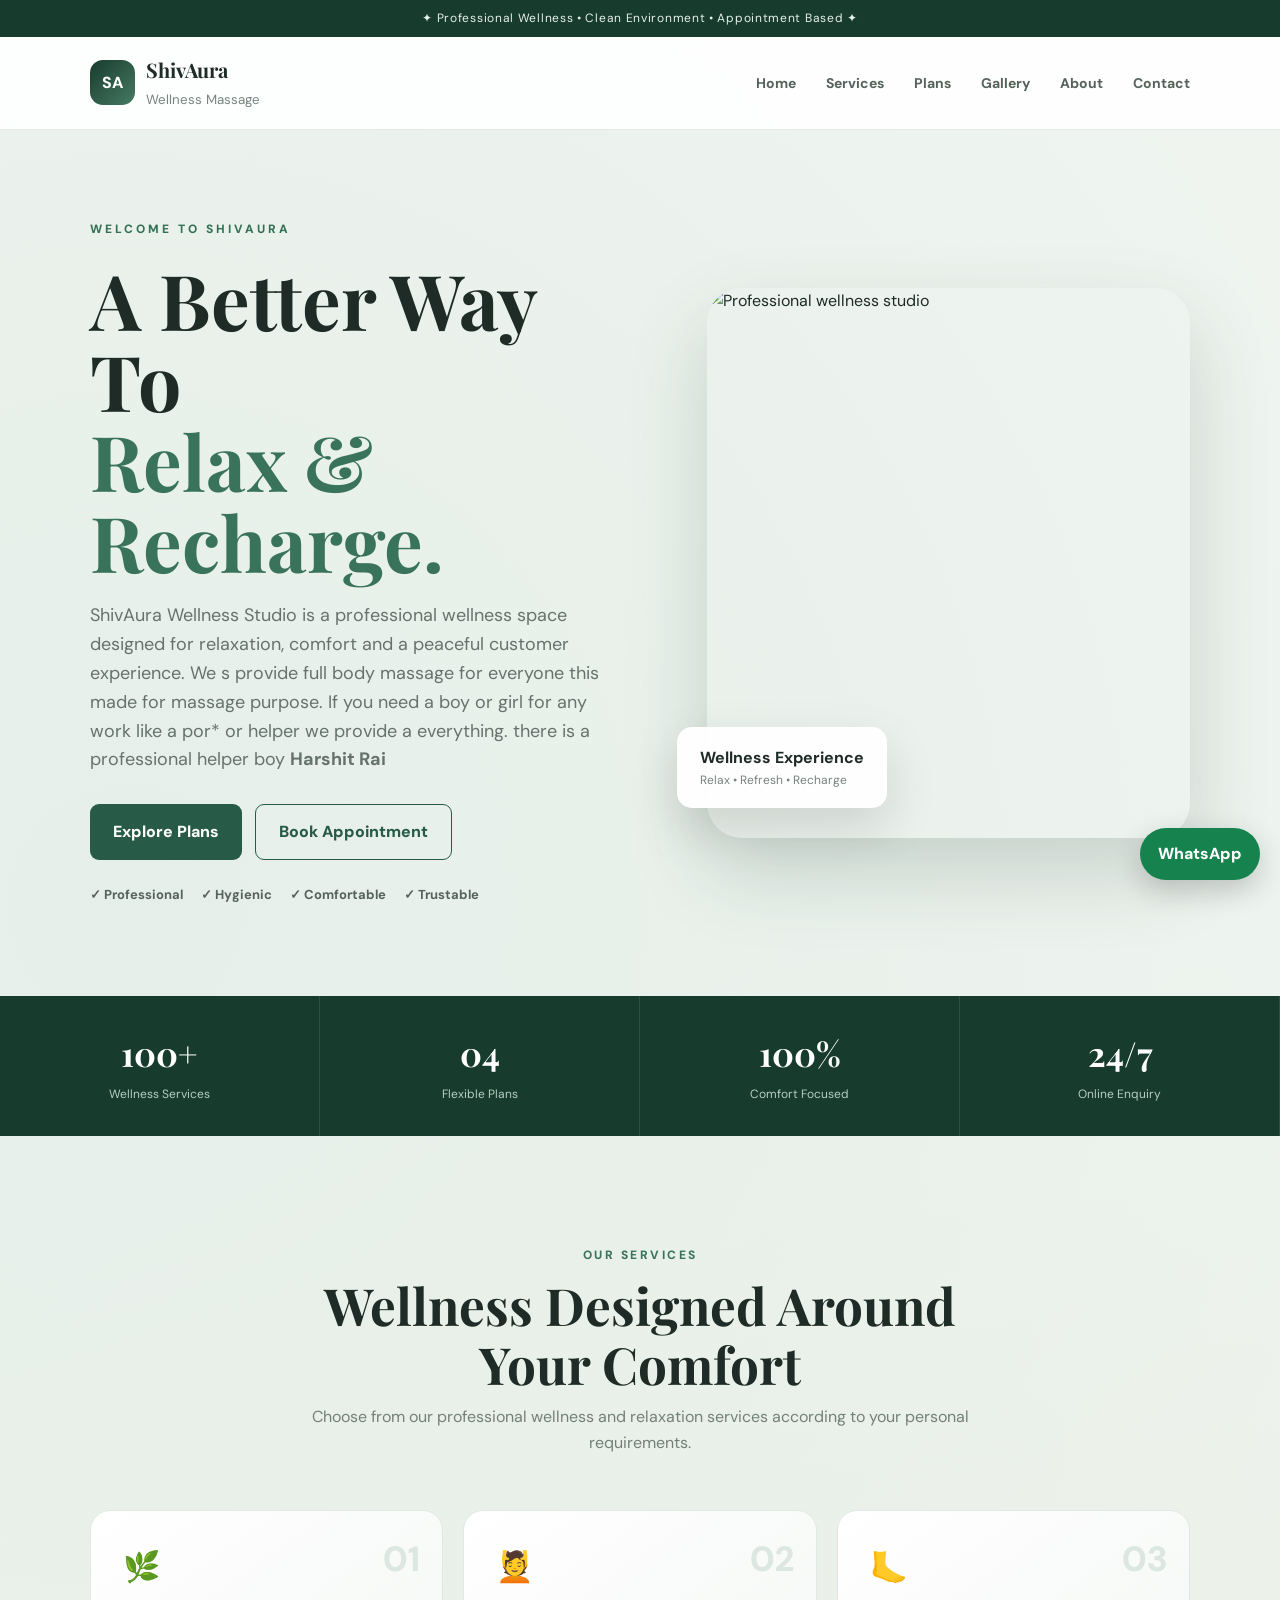
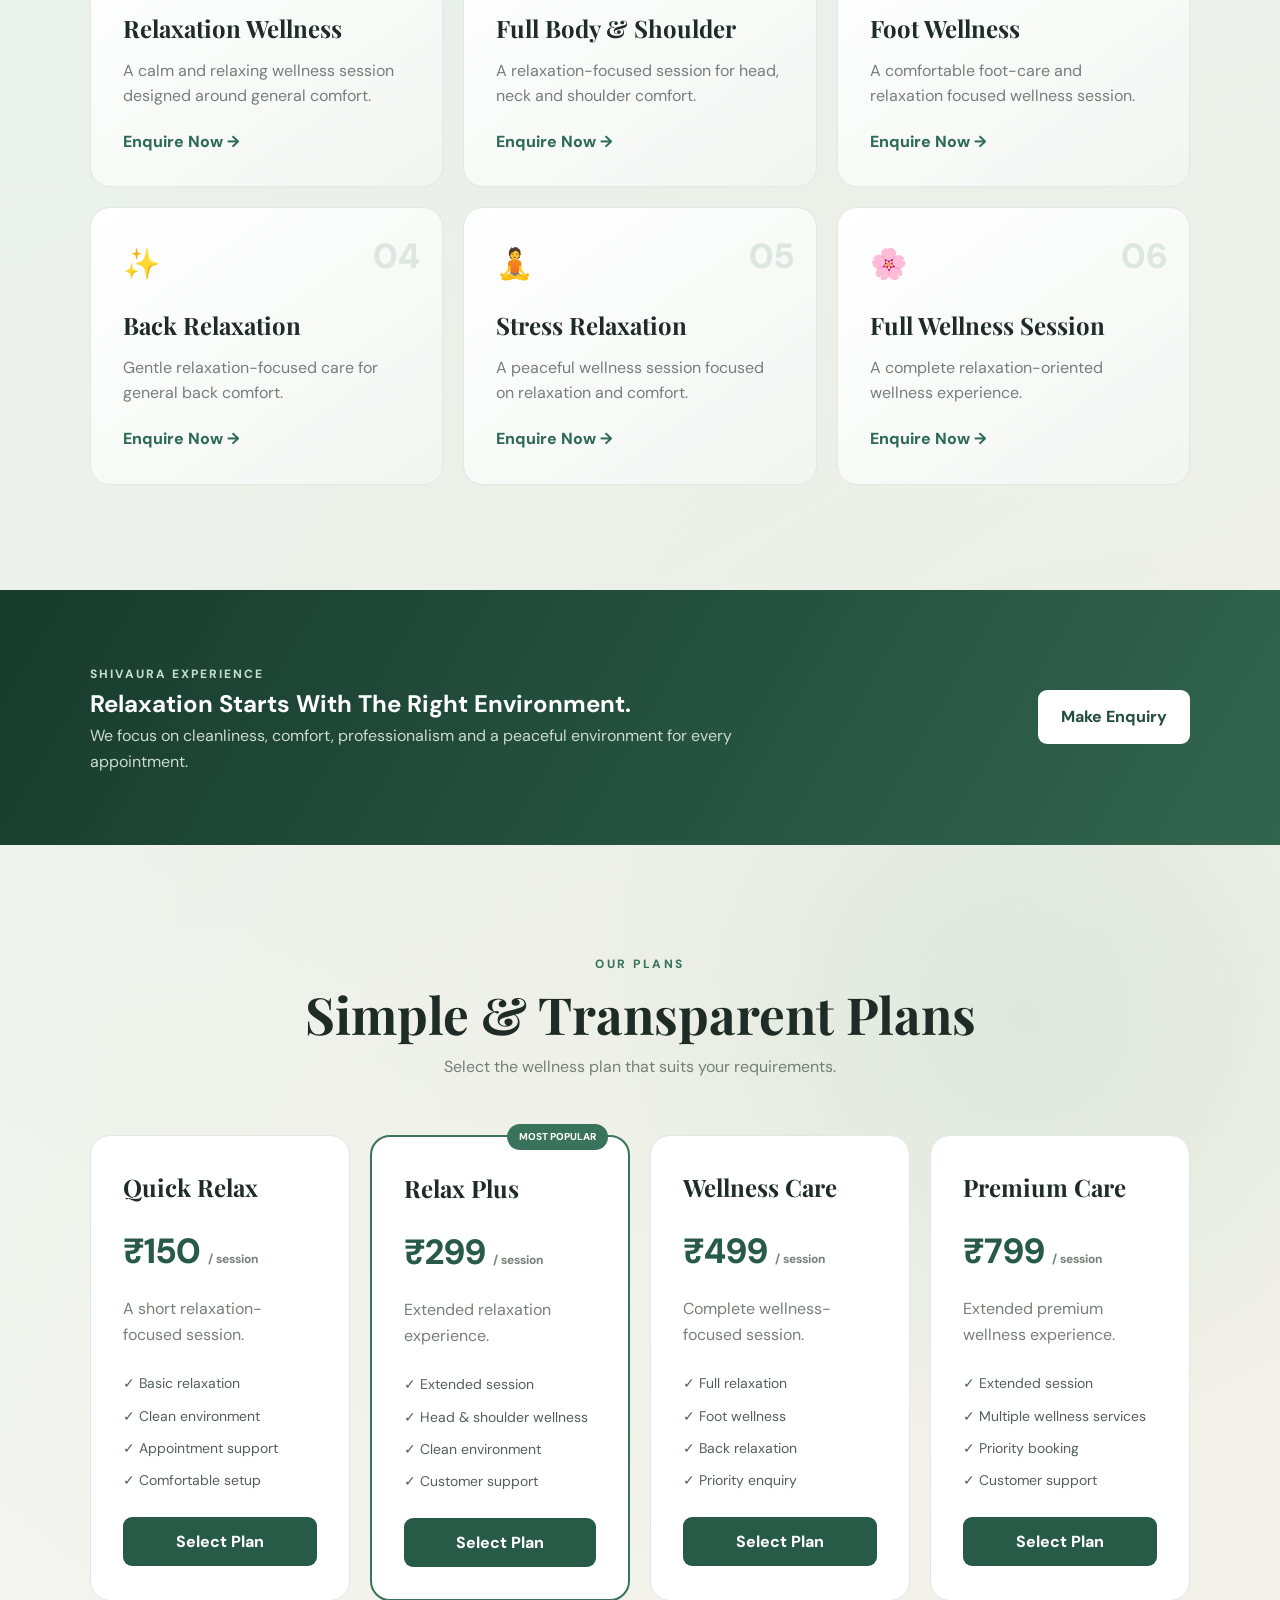
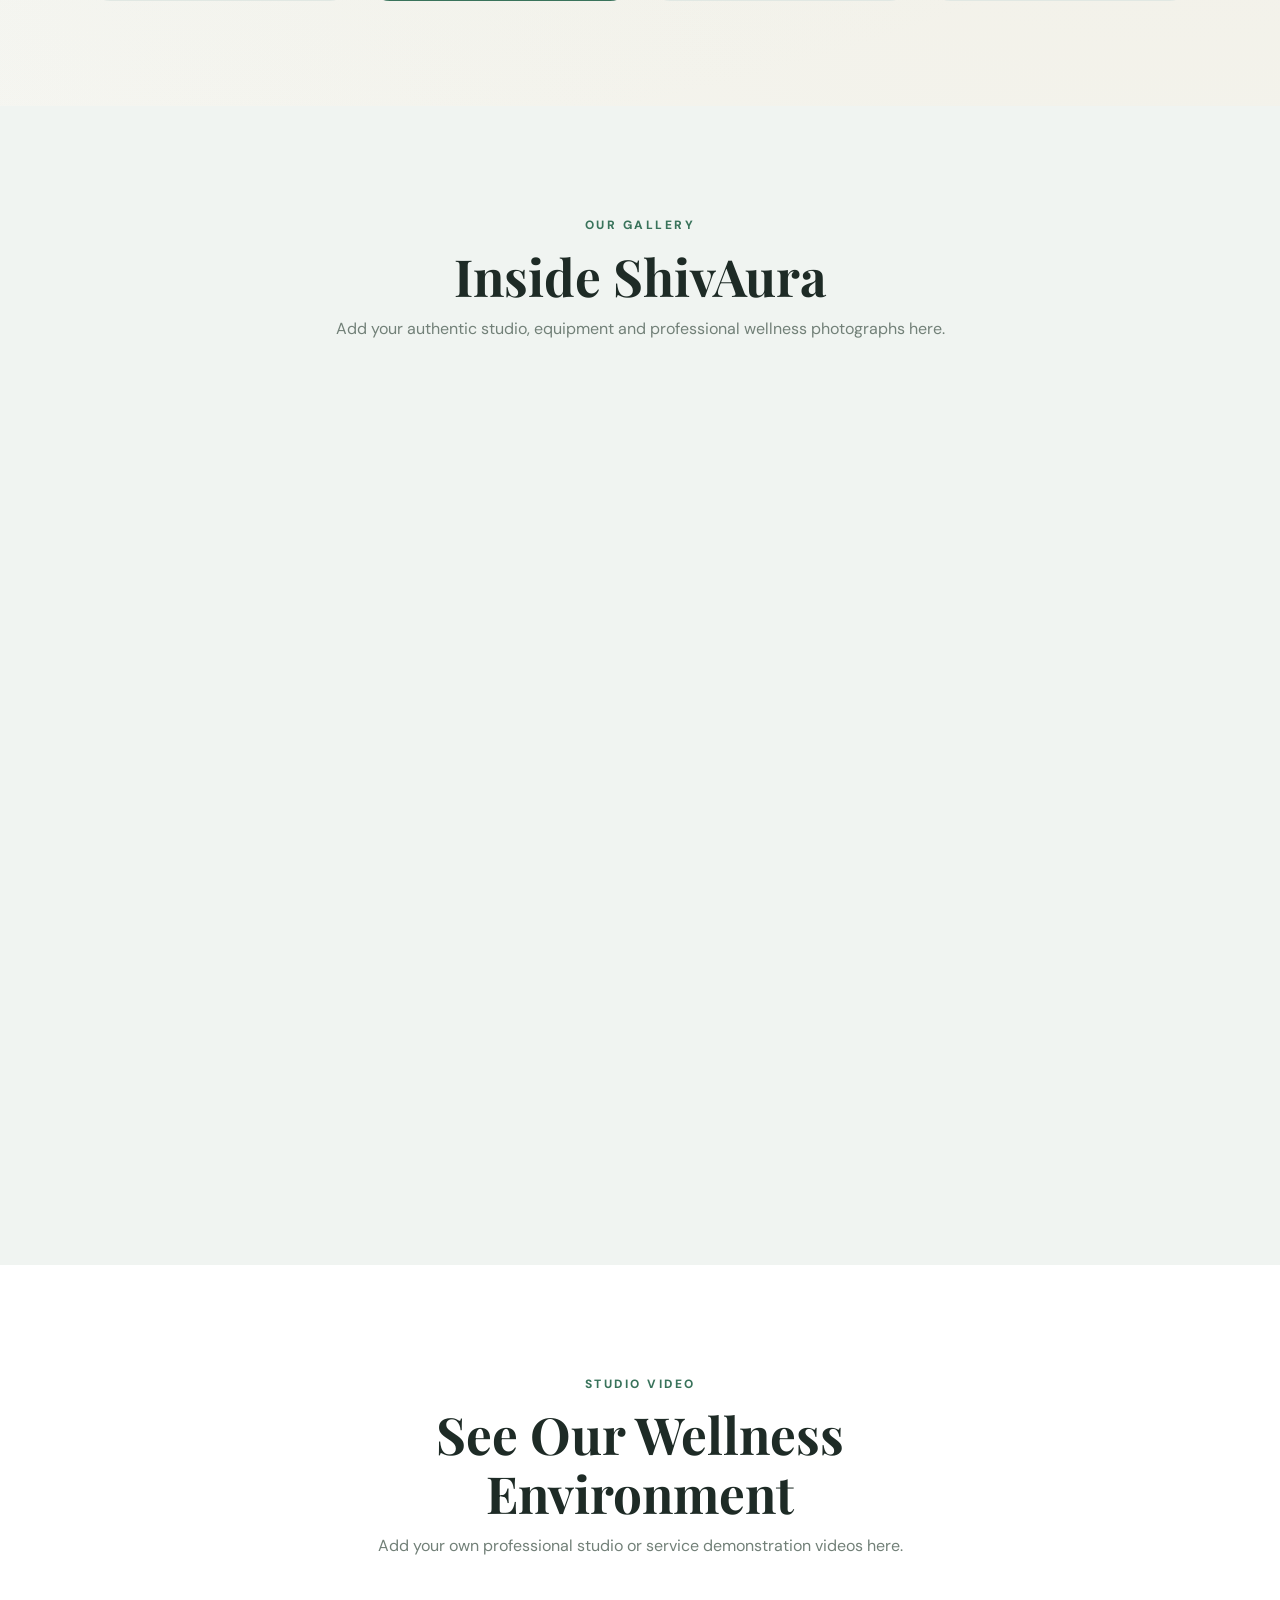
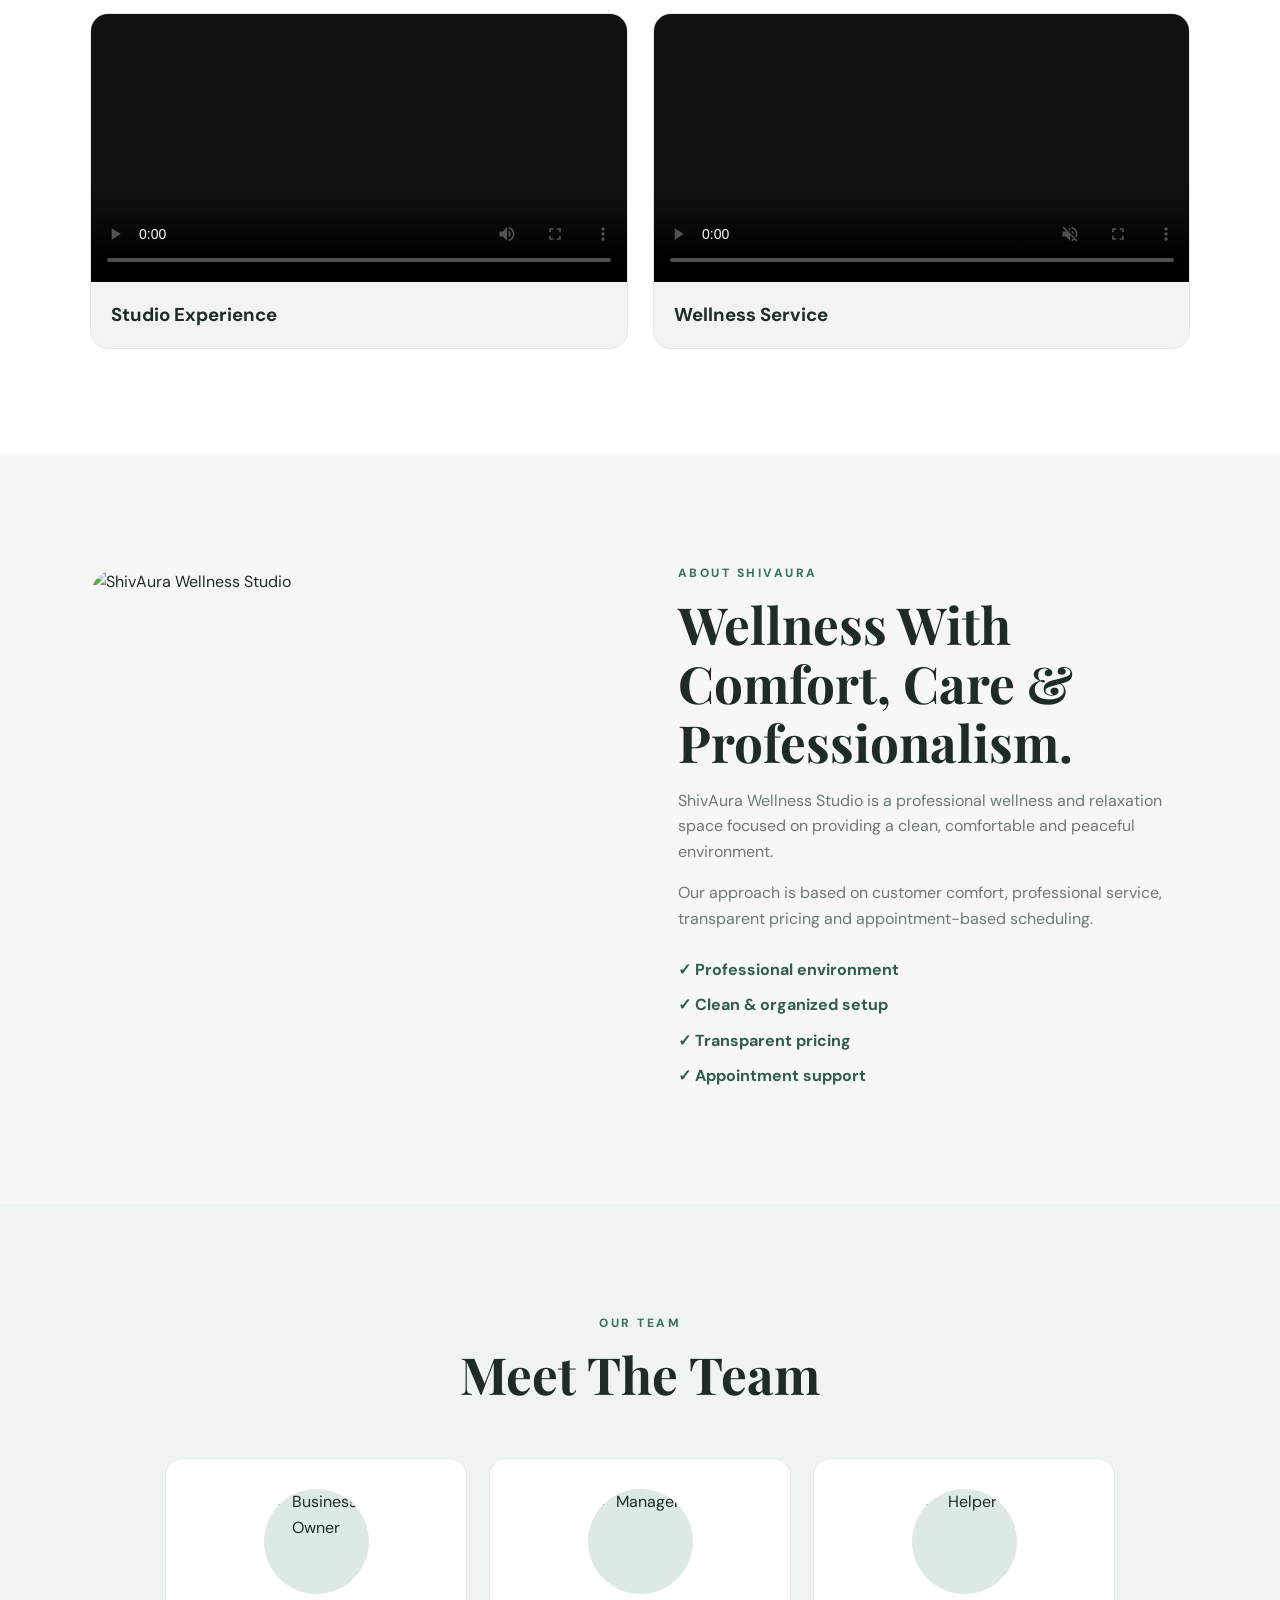
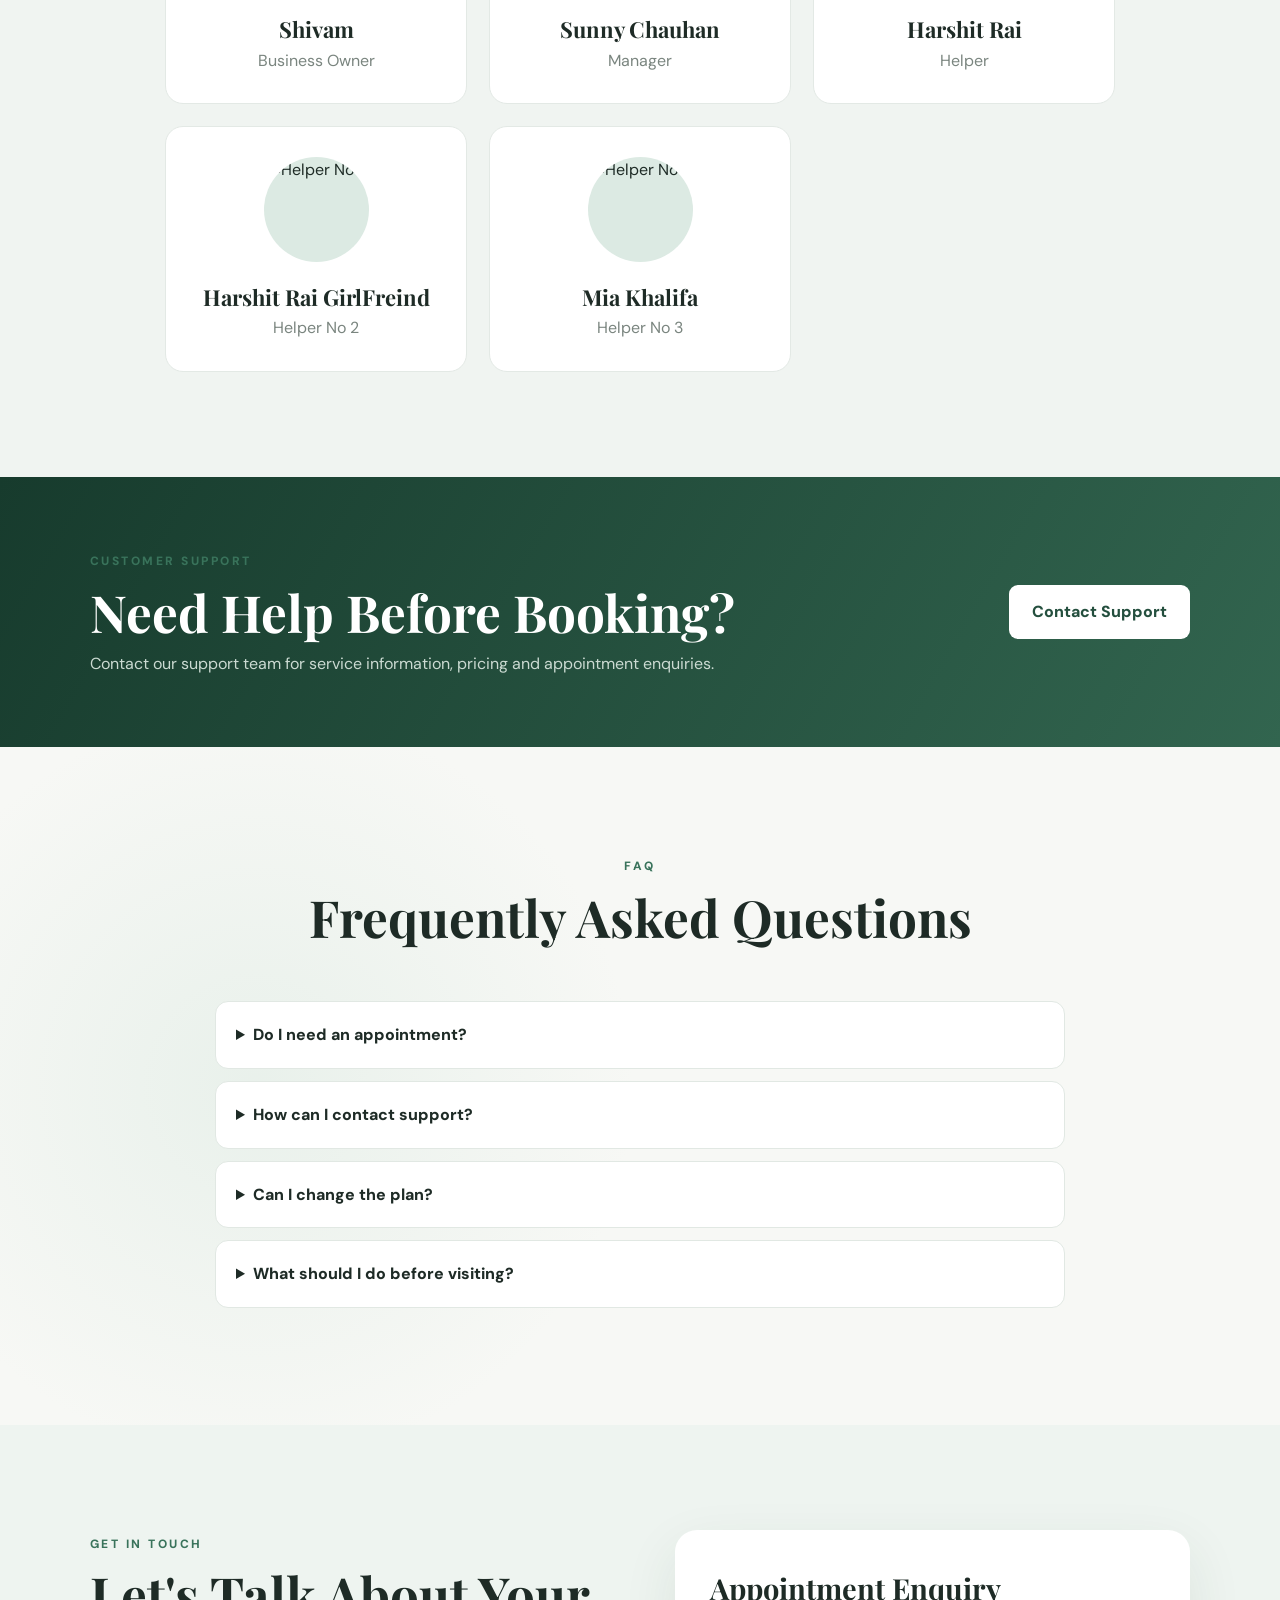
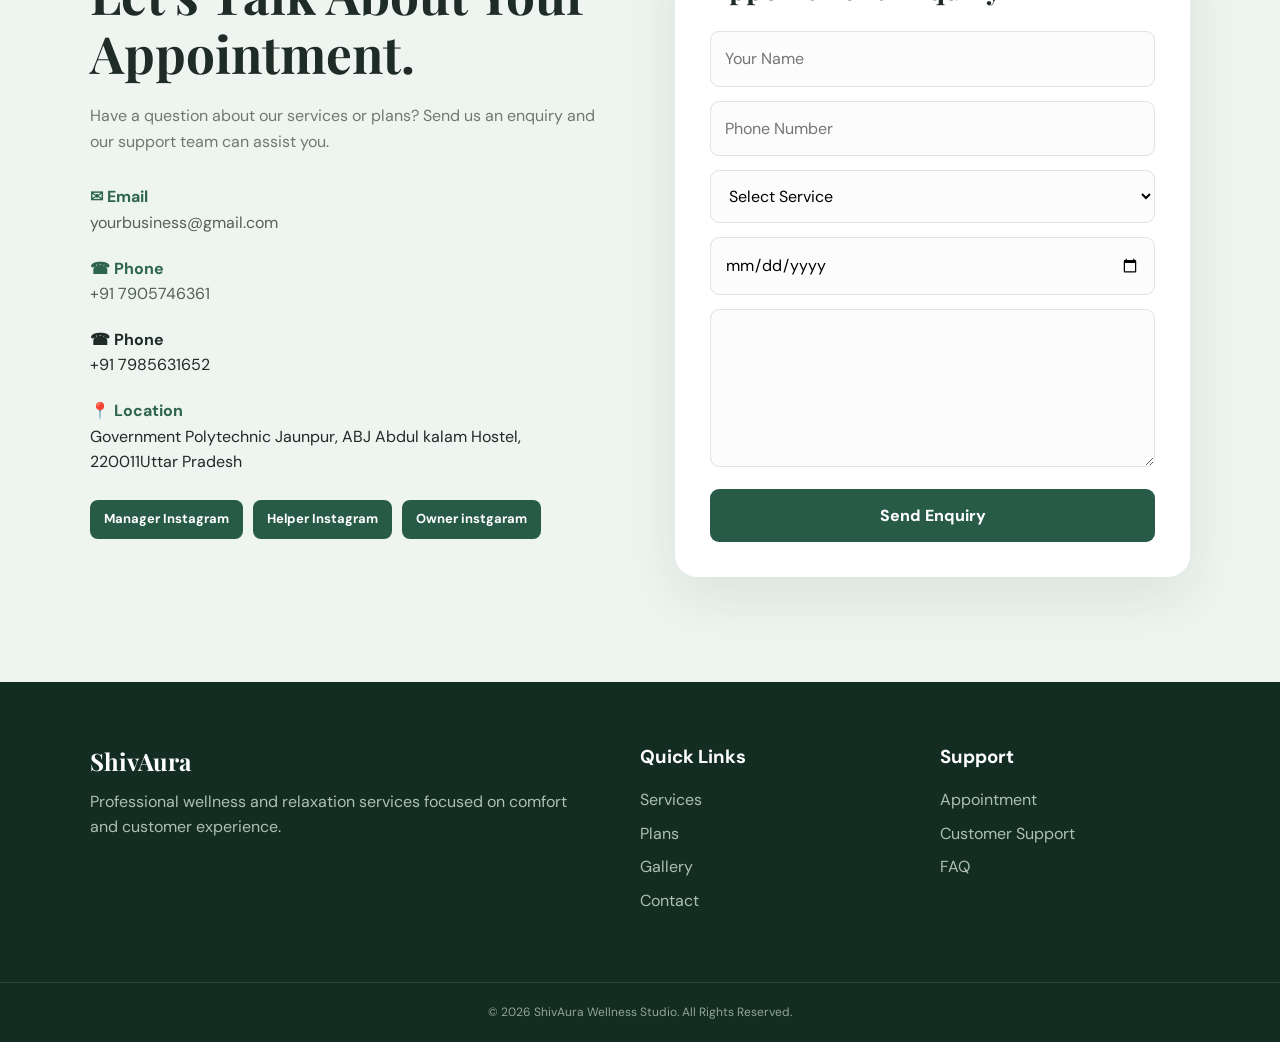
==== index.html @ 739a9771 "Update print statement from 'Hello' to 'Goodbye' galeery fix" ====
<!DOCTYPE html>
<html lang="en">

<head>
    <meta charset="UTF-8">

    <!-- ==================================================
         CHANGE: Website mobile/desktop responsiveness
    =================================================== -->
    <meta name="viewport" content="width=device-width, initial-scale=1.0">

    <!-- ==================================================
         CHANGE: Browser tab title
    =================================================== -->
    <title>ShivAura Wellness Studio | Jaunpur</title>

    <!-- ==================================================
         CHANGE: Google/search engine description
    =================================================== -->
    <meta name="description"
        content="ShivAura Wellness Studio - professional wellness and relaxation services in Jaunpur.">

    <!-- Google Fonts -->
    <link rel="preconnect" href="https://fonts.googleapis.com">
    <link rel="preconnect" href="https://fonts.gstatic.com" crossorigin>

    <link
        href="https://fonts.googleapis.com/css2?family=DM+Sans:wght@400;500;600;700;800&family=Playfair+Display:wght@600;700&display=swap"
        rel="stylesheet">

    <!-- ==================================================
         IMPORTANT:
         CSS FILE NAME = har.css
    =================================================== -->
    <link rel="stylesheet" href="har.css">
</head>

<body>

    <!-- =====================================================
     TOP ANNOUNCEMENT BAR
     CHANGE TEXT HERE
===================================================== -->

    <div class="top-bar">
        ✦ Professional Wellness • Clean Environment • Appointment Based ✦
    </div>


    <!-- =====================================================
     NAVIGATION
     CHANGE BUSINESS NAME HERE
===================================================== -->

    <header class="navbar">

        <a href="#home" class="brand">

            <!-- Logo -->
            <div class="brand-logo">
                SA
            </div>

            <div>
                <!-- CHANGE BUSINESS NAME -->
                <strong>ShivAura</strong>

                <!-- CHANGE BUSINESS SUBTITLE -->
                <small>Wellness Massage</small>
            </div>

        </a>


        <!-- Mobile menu button -->
        <button class="menu-button" id="menuButton">
            ☰
        </button>


        <nav id="navigation">

            <a href="#home">Home</a>
            <a href="#services">Services</a>
            <a href="#plans">Plans</a>
            <a href="#gallery">Gallery</a>
            <a href="#about">About</a>
            <a href="#contact">Contact</a>

        </nav>

    </header>


    <!-- =====================================================
     HERO SECTION
===================================================== -->

    <section class="hero" id="home">

        <div class="hero-content">

            <div class="small-heading">
                WELCOME TO SHIVAURA
            </div>


            <!-- CHANGE MAIN HEADING HERE -->

            <h1>
                A Better Way To
                <span>Relax & Recharge.</span>
            </h1>


            <!-- =================================================
             CHANGE HERO DESCRIPTION HERE
        ================================================== -->

            <p class="hero-description">

                ShivAura Wellness Studio is a professional wellness
                space designed for relaxation, comfort and a peaceful
                customer experience. We s provide full body massage for everyone
                this made for massage purpose.
                If you need a boy or girl for any work like a por* or helper we provide a everything.
                there is a professional helper boy <strong> Harshit Rai </strong>

            </p>


            <div class="hero-buttons">

                <a href="#plans" class="main-button">
                    Explore Plans
                </a>

                <a href="#contact" class="outline-button">
                    Book Appointment
                </a>

            </div>


            <!-- TRUST POINTS -->

            <div class="trust-points">

                <span>✓ Professional</span>
                <span>✓ Hygienic</span>
                <span>✓ Comfortable</span>
                <span>✓ Trustable</span>


            </div>

        </div>


        <!-- =================================================
         HERO IMAGE
         CHANGE IMAGE HERE
    ================================================== -->

        <div class="hero-image-wrapper">

            <img src="IMAGES/logo.png" alt="Professional wellness studio">

            <div class="hero-floating-card">

                <strong>Wellness Experience</strong>

                <span>
                    Relax • Refresh • Recharge
                </span>

            </div>

        </div>

    </section>


    <!-- =====================================================
     QUICK STATS
===================================================== -->

    <section class="stats">

        <div>
            <strong>100+</strong>
            <span>Wellness Services</span>
        </div>

        <div>
            <strong>04</strong>
            <span>Flexible Plans</span>
        </div>

        <div>
            <strong>100%</strong>
            <span>Comfort Focused</span>
        </div>

        <div>
            <strong>24/7</strong>
            <span>Online Enquiry</span>
        </div>

    </section>


    <!-- =====================================================
     SERVICES
===================================================== -->

    <section class="section" id="services">

        <div class="section-heading">

            <span>OUR SERVICES</span>

            <h2>
                Wellness Designed
                Around Your Comfort
            </h2>

            <!-- CHANGE SERVICE DESCRIPTION -->

            <p>
                Choose from our professional wellness and relaxation
                services according to your personal requirements.
            </p>

        </div>


        <div class="service-grid">


            <!-- SERVICE 1 -->

            <article class="service-card">

                <div class="service-number">
                    01
                </div>

                <div class="service-icon">
                    🌿
                </div>

                <!-- CHANGE SERVICE NAME -->

                <h3>
                    Relaxation Wellness
                </h3>

                <!-- CHANGE SERVICE DESCRIPTION -->

                <p>
                    A calm and relaxing wellness session designed
                    around general comfort.
                </p>

                <a href="#contact">
                    Enquire Now →
                </a>

            </article>


            <!-- SERVICE 2 -->

            <article class="service-card">

                <div class="service-number">
                    02
                </div>

                <div class="service-icon">
                    💆
                </div>

                <h3>
                    Full Body & Shoulder
                </h3>

                <p>
                    A relaxation-focused session for head,
                    neck and shoulder comfort.
                </p>

                <a href="#contact">
                    Enquire Now →
                </a>

            </article>


            <!-- SERVICE 3 -->

            <article class="service-card">

                <div class="service-number">
                    03
                </div>

                <div class="service-icon">
                    🦶
                </div>

                <h3>
                    Foot Wellness
                </h3>

                <p>
                    A comfortable foot-care and relaxation
                    focused wellness session.
                </p>

                <a href="#contact">
                    Enquire Now →
                </a>

            </article>


            <!-- SERVICE 4 -->

            <article class="service-card">

                <div class="service-number">
                    04
                </div>

                <div class="service-icon">
                    ✨
                </div>

                <h3>
                    Back Relaxation
                </h3>

                <p>
                    Gentle relaxation-focused care for
                    general back comfort.
                </p>

                <a href="#contact">
                    Enquire Now →
                </a>

            </article>


            <!-- SERVICE 5 -->

            <article class="service-card">

                <div class="service-number">
                    05
                </div>

                <div class="service-icon">
                    🧘
                </div>

                <h3>
                    Stress Relaxation
                </h3>

                <p>
                    A peaceful wellness session focused on
                    relaxation and comfort.
                </p>

                <a href="#contact">
                    Enquire Now →
                </a>

            </article>


            <!-- SERVICE 6 -->

            <article class="service-card">

                <div class="service-number">
                    06
                </div>

                <div class="service-icon">
                    🌸
                </div>

                <h3>
                    Full Wellness Session
                </h3>

                <p>
                    A complete relaxation-oriented wellness
                    experience.
                </p>

                <a href="#contact">
                    Enquire Now →
                </a>

            </article>

        </div>

    </section>


    <!-- =====================================================
     FEATURE BANNER
===================================================== -->

    <section class="feature-banner">

        <div>

            <span>
                SHIVAURA EXPERIENCE
            </span>

            <!-- CHANGE HEADING -->

            <h2>
                Relaxation Starts
                With The Right Environment.
            </h2>

            <!-- CHANGE DESCRIPTION -->

            <p>
                We focus on cleanliness, comfort, professionalism
                and a peaceful environment for every appointment.
            </p>

        </div>


        <a href="#contact" class="white-button">
            Make Enquiry
        </a>

    </section>


    <!-- =====================================================
     PRICING / 4 PLANS
===================================================== -->

    <section class="section plans-section" id="plans">

        <div class="section-heading">

            <span>OUR PLANS</span>

            <h2>
                Simple & Transparent Plans
            </h2>

            <p>
                Select the wellness plan that suits your
                requirements.
            </p>

        </div>


        <div class="plans-grid">


            <!-- PLAN 1 -->

            <div class="plan-card">

                <h3>
                    Quick Relax
                </h3>

                <!-- CHANGE PRICE -->

                <div class="plan-price">
                    ₹150
                    <small>/ session</small>
                </div>

                <p>
                    A short relaxation-focused session.
                </p>

                <ul>
                    <li>✓ Basic relaxation</li>
                    <li>✓ Clean environment</li>
                    <li>✓ Appointment support</li>
                    <li>✓ Comfortable setup</li>
                </ul>

                <a href="#contact">
                    Select Plan
                </a>

            </div>


            <!-- PLAN 2 -->

            <div class="plan-card featured-plan">

                <div class="popular">
                    MOST POPULAR
                </div>

                <h3>
                    Relax Plus
                </h3>

                <!-- CHANGE PRICE -->

                <div class="plan-price">
                    ₹299
                    <small>/ session</small>
                </div>

                <p>
                    Extended relaxation experience.
                </p>

                <ul>
                    <li>✓ Extended session</li>
                    <li>✓ Head & shoulder wellness</li>
                    <li>✓ Clean environment</li>
                    <li>✓ Customer support</li>
                </ul>

                <a href="#contact">
                    Select Plan
                </a>

            </div>


            <!-- PLAN 3 -->

            <div class="plan-card">

                <h3>
                    Wellness Care
                </h3>

                <!-- CHANGE PRICE -->

                <div class="plan-price">
                    ₹499
                    <small>/ session</small>
                </div>

                <p>
                    Complete wellness-focused session.
                </p>

                <ul>
                    <li>✓ Full relaxation</li>
                    <li>✓ Foot wellness</li>
                    <li>✓ Back relaxation</li>
                    <li>✓ Priority enquiry</li>
                </ul>

                <a href="#contact">
                    Select Plan
                </a>

            </div>


            <!-- PLAN 4 -->

            <div class="plan-card">

                <h3>
                    Premium Care
                </h3>

                <!-- CHANGE PRICE -->

                <div class="plan-price">
                    ₹799
                    <small>/ session</small>
                </div>

                <p>
                    Extended premium wellness experience.
                </p>

                <ul>
                    <li>✓ Extended session</li>
                    <li>✓ Multiple wellness services</li>
                    <li>✓ Priority booking</li>
                    <li>✓ Customer support</li>
                </ul>

                <a href="#contact">
                    Select Plan
                </a>

            </div>

        </div>

    </section>


    <!-- =====================================================
     GALLERY
     USE YOUR OWN / LICENSED IMAGES
===================================================== -->

    <section class="section gallery-section" id="gallery">

        <div class="section-heading">

            <span>OUR GALLERY</span>

            <h2>
                Inside ShivAura
            </h2>

            <!-- CHANGE GALLERY DESCRIPTION -->

            <p>
                Add your authentic studio, equipment and
                professional wellness photographs here.
            </p>

        </div>


        <div class="gallery">

            <!-- CHANGE IMAGE 1 -->

            <img src="IMAGES/imagesmassage-7.jpg" alt="Wellness studio">

            <!-- CHANGE IMAGE 2 -->

            <img src="IMAGES/imagesmassage-11.png" alt="Wellness environment">

            <!-- CHANGE IMAGE 3 -->

            <img src="IMAGES/imagesmassage-9.png" alt="Professional wellness setup">

            <!-- CHANGE IMAGE 4 -->

            <img src="IMAGES/imagesmassage-4.jpg" alt="Relaxation room">

            <!-- CHANGE IMAGE 5 -->

            <img src="IMAGES/imagesmassage-10.png" alt="Wellness equipment">

            <!-- CHANGE IMAGE 6 -->

            <img src="IMAGES/imagesmassage-6.jpg" alt="Studio interior">

            <!-- CHANGE IMAGE 7 -->

            <img src="IMAGES/imagesmassage-1.jpg" alt="Wellness service">



            <img src="IMAGES/imagesmassage-12.png" alt="Wellness service">

        </div>

    </section>


    <!-- =====================================================
     VIDEO SECTION
     USE ONLY YOUR OWN / LICENSED VIDEOS
===================================================== -->

    <section class="video-section">

        <div class="section-heading">

            <span>STUDIO VIDEO</span>

            <h2>
                See Our Wellness Environment
            </h2>

            <p>
                Add your own professional studio or service
                demonstration videos here.
            </p>

        </div>


        <div class="video-grid">


            <!-- CHANGE VIDEO 1 -->

            <div class="video-card">

                <video controls poster="IMAGES/imagesmassage-7.jpg">

                    <source src="videos/wellness-demo.mp4" type="video/mp4">

                    Your browser does not support video.

                </video>

                <h3>
                    Studio Experience
                </h3>

            </div>


            <!-- CHANGE VIDEO 2 -->

            <div class="video-card">

                <video controls poster="IMAGES/imagesmassage-12.png" autoplay muted >

                    <source src="videos/service-demo.mp4" type="video/mp4">

                    Your browser does not support video.

                </video>

                <h3>
                    Wellness Service
                </h3>

            </div>

        </div>

    </section>


    <!-- =====================================================
     ABOUT
===================================================== -->

    <section class="section about-section" id="about">

        <div class="about-image">

            <!-- CHANGE ABOUT IMAGE -->

            <img src="IMAGES/massage-4.jpg" alt="ShivAura Wellness Studio">

        </div>


        <div class="about-content">

            <span>ABOUT SHIVAURA</span>

            <h2>
                Wellness With Comfort,
                Care & Professionalism.
            </h2>


            <!-- =================================================
             CHANGE COMPLETE BUSINESS DESCRIPTION HERE
        ================================================== -->

            <p>
                ShivAura Wellness Studio is a professional wellness
                and relaxation space focused on providing a clean,
                comfortable and peaceful environment.
            </p>

            <p>
                Our approach is based on customer comfort,
                professional service, transparent pricing and
                appointment-based scheduling.
            </p>


            <div class="check-list">

                <div>
                    ✓ Professional environment
                </div>

                <div>
                    ✓ Clean & organized setup
                </div>

                <div>
                    ✓ Transparent pricing
                </div>

                <div>
                    ✓ Appointment support
                </div>

            </div>

        </div>

    </section>


    <!-- =====================================================
     TEAM
===================================================== -->

    <section class="section team-section">

        <div class="section-heading">

            <span>OUR TEAM</span>

            <h2>
                Meet The Team
            </h2>

        </div>


        <div class="team-grid">


            <!-- OWNER -->

            <div class="team-card">

                <!-- CHANGE OWNER PHOTO -->

                <div class="team-photo">
                    <img src="IMAGES/owner.jpg" alt="Business Owner">
                </div>

                <!-- CHANGE OWNER NAME -->

                <h3>
                    Shivam
                </h3>

                <p>
                    Business Owner
                </p>

            </div>


            <!-- MANAGER -->

            <div class="team-card">

                <!-- CHANGE MANAGER PHOTO -->

                <div class="team-photo">
                    <img src="IMAGES/manager.png" alt="Manager">
                </div>

                <!-- CHANGE MANAGER NAME -->

                <h3>
                    Sunny Chauhan
                </h3>

                <p>
                    Manager
                </p>

            </div>


            <!-- HELPER -->

            <div class="team-card">

                <!-- CHANGE HELPER PHOTO -->

                <div class="team-photo">
                    <img src="IMAGES/helper.jpeg" alt="Helper">
                </div>

                <!-- CHANGE HELPER NAME -->

                <h3>
                    Harshit Rai
                </h3>

                <p>
                    Helper
                </p>

            </div>

            <div class="team-card">
                <div class="team-photo">
                    <img src="IMAGES/helper3.jpg" alt="Helper No 2">
                </div>

                <!-- CHANGE HELPER NAME -->

                <h3>
                    Harshit Rai GirlFreind
                </h3>

                <p>
                    Helper No 2
                </p>
            </div>

            <div class="team-card">
                <div class="team-photo">
                    <img src="IMAGES/helper4.jpg" alt="Helper No 3">
                </div>

                <!-- CHANGE HELPER NAME -->

                <h3>
                    Mia Khalifa 
                </h3>

                <p>
                    Helper No 3
                </p>
            </div>

    </section>


    <!-- =====================================================
     CUSTOMER SUPPORT
===================================================== -->

    <section class="support-section">

        <div>

            <span>
                CUSTOMER SUPPORT
            </span>

            <h2>
                Need Help Before Booking?
            </h2>

            <p>
                Contact our support team for service information,
                pricing and appointment enquiries.
            </p>

        </div>

        <a href="#contact" class="white-button">
            Contact Support
        </a>

    </section>


    <!-- =====================================================
     FAQ
===================================================== -->

    <section class="section faq-section">

        <div class="section-heading">

            <span>FAQ</span>

            <h2>
                Frequently Asked Questions
            </h2>

        </div>


        <div class="faq">


            <details>

                <summary>
                    Do I need an appointment?
                </summary>

                <p>
                    Appointments are recommended so availability
                    can be managed properly.
                </p>

            </details>


            <details>

                <summary>
                    How can I contact support?
                </summary>

                <p>
                    Use the phone, email or social-media contact
                    options shown on this website.
                </p>

            </details>


            <details>

                <summary>
                    Can I change the plan?
                </summary>

                <p>
                    Plan availability and pricing can be confirmed
                    with customer support before booking.
                </p>

            </details>


            <details>

                <summary>
                    What should I do before visiting?
                </summary>

                <p>
                    Contact the studio and confirm your appointment,
                    timing and service details first.
                </p>

            </details>

        </div>

    </section>


    <!-- =====================================================
     CONTACT + BOOKING
===================================================== -->

    <section class="section contact-section" id="contact">

        <div class="contact-details">

            <span>
                GET IN TOUCH
            </span>

            <h2>
                Let's Talk About
                Your Appointment.
            </h2>


            <!-- CHANGE CONTACT DESCRIPTION -->

            <p>
                Have a question about our services or plans?
                Send us an enquiry and our support team can
                assist you.
            </p>


            <!-- =================================================
             CHANGE EMAIL
        ================================================== -->

            <div class="contact-row">

                <strong>
                    ✉ Email
                </strong>

                <a href="mailto:yourbusiness@gmail.com">
                    yourbusiness@gmail.com
                </a>

            </div>


            <!-- =================================================
             CHANGE PHONE
        ================================================== -->

            <div class="contact-row">

                <strong>
                    ☎ Phone
                </strong>

                <a href="tel:+917905746361">
                    +91 7905746361
                </a>
            </div>

            <div>
                <strong>
                    ☎ Phone
                </strong>
                <br>
                <a href="tel:+917985631652">
                    +91 7985631652
                </a>
            </div>


            <!-- =================================================
             CHANGE LOCATION
             USE AUTHORIZED BUSINESS ADDRESS
        ================================================== -->

            <div class="contact-row">

                <strong>
                    📍 Location
                </strong>

                <span>
                    Government Polytechnic Jaunpur, ABJ Abdul kalam Hostel, 220011Uttar Pradesh
                </span>

            </div>


            <!-- =================================================
             SOCIAL MEDIA
             CHANGE # TO REAL PROFILE LINKS
        ================================================== -->

            <div class="socials">

                <a href="https://www.instagram.com/its__sun_ny07?stkn=MWM1NWx3dXAwa3pzdw==" target="_blank">
                    Manager Instagram
                </a>

                <a href="https://www.instagram.com/harshitraiiii__?stkn=MnE1cWtkdGhoZjlr" target="_blank">
                    Helper Instagram
                </a>

                <a href="https://www.instagram.com/shivam_yadav__s11?stkn=OG9nZ3UzMHV1ODR3" target="_blank">
                    Owner instgaram
                </a>

            </div>

        </div>


        <!-- =================================================
         APPOINTMENT FORM
    ================================================== -->

        <form id="bookingForm" class="booking-form">

            <h3>
                Appointment Enquiry
            </h3>

            <!-- CHANGE FIELD PLACEHOLDERS IF NEEDED -->

            <input type="text" id="customerName" placeholder="Your Name" required>


            <input type="tel" id="customerPhone" placeholder="Phone Number" required>


            <select id="customerService" required>

                <option value="">
                    Select Service
                </option>

                <option>
                    Relaxation Wellness
                </option>

                <option>
                    Head & Shoulder
                </option>

                <option>
                    Foot Wellness
                </option>

                <option>
                    Back Relaxation
                </option>

                <option>
                    Full Wellness Session
                </option>

            </select>


            <input type="date" id="appointmentDate" required>


            <textarea id="customerMessage" rows="5" placeholder="Your message">
        </textarea>


            <button type="submit" class="main-button">

                Send Enquiry

            </button>


            <p id="formMessage"></p>

        </form>

    </section>


    <!-- =====================================================
     FOOTER
===================================================== -->

    <footer>

        <div class="footer-content">


            <div>

                <!-- CHANGE BUSINESS NAME -->

                <h2>
                    ShivAura
                </h2>

                <p>
                    Professional wellness and relaxation services
                    focused on comfort and customer experience.
                </p>

            </div>


            <div>

                <h3>
                    Quick Links
                </h3>

                <a href="#services">
                    Services
                </a>

                <a href="#plans">
                    Plans
                </a>

                <a href="#gallery">
                    Gallery
                </a>

                <a href="#contact">
                    Contact
                </a>

            </div>


            <div>

                <h3>
                    Support
                </h3>

                <a href="#contact">
                    Appointment
                </a>

                <a href="#contact">
                    Customer Support
                </a>

                <a href="#contact">
                    FAQ
                </a>

            </div>

        </div>


        <div class="copyright">

            <!-- CHANGE YEAR/BUSINESS NAME -->

            © 2026 ShivAura Wellness Studio.
            All Rights Reserved.

        </div>

    </footer>


    <!-- =====================================================
     FLOATING WHATSAPP
     CHANGE PHONE NUMBER
===================================================== -->

    <a href="https://wa.me/917905746361" class="whatsapp-button" target="_blank">

        WhatsApp

    </a>


    <!-- =====================================================
     IMPORTANT:
     JAVASCRIPT FILE NAME = scrip.js
===================================================== -->

    <script src="script.js"></script>

</body>

</html>
---- har.css ----
/* =====================================================
   SHIVAURA WELLNESS
   PREMIUM RESPONSIVE CSS
===================================================== */


/* ================= GLOBAL ================= */

* {
    margin: 0;
    padding: 0;
    box-sizing: border-box;
}

html {
    scroll-behavior: smooth;
}

body {
    font-family: "DM Sans", sans-serif;
    color: #1e2b26;

    /*
       CHANGE MAIN BACKGROUND HERE
       This creates the premium soft background.
    */

    background:
        radial-gradient(
            circle at 10% 10%,
            rgba(196, 222, 210, .35),
            transparent 30%
        ),
        radial-gradient(
            circle at 90% 30%,
            rgba(224, 214, 185, .25),
            transparent 28%
        ),
        #f7f8f5;

    line-height: 1.6;
}

a {
    text-decoration: none;
    color: inherit;
}

img {
    width: 100%;
    display: block;
}

button,
input,
select,
textarea {
    font: inherit;
}


/* ================= TOP BAR ================= */

.top-bar {
    background: #173b2d;
    color: #e7f1eb;

    text-align: center;

    padding: 9px 15px;

    font-size: 12px;
    letter-spacing: .7px;
}


/* ================= NAVBAR ================= */

.navbar {
    position: sticky;
    top: 0;

    z-index: 999;

    display: flex;
    justify-content: space-between;
    align-items: center;

    padding: 17px 7%;

    background: rgba(255,255,255,.9);

    backdrop-filter: blur(16px);

    border-bottom: 1px solid #e4e9e5;
}

.brand {
    display: flex;
    align-items: center;
    gap: 11px;
}

.brand-logo {
    width: 45px;
    height: 45px;

    display: grid;
    place-items: center;

    border-radius: 13px;

    background:
        linear-gradient(
            135deg,
            #173b2d,
            #477a65
        );

    color: white;

    font-weight: 800;
}

.brand strong {
    display: block;

    font-family: "Playfair Display", serif;

    font-size: 20px;
}

.brand small {
    color: #78847e;
}

nav {
    display: flex;
    gap: 30px;
}

nav a {
    font-size: 14px;
    font-weight: 700;
    color: #56625c;

    transition: .25s;
}

nav a:hover {
    color: #1e614a;
}

.menu-button {
    display: none;

    border: none;
    background: transparent;

    font-size: 28px;

    cursor: pointer;
}


/* ================= HERO ================= */

.hero {
    min-height: 730px;

    padding: 90px 7%;

    display: grid;

    grid-template-columns:
        1fr
        .9fr;

    gap: 80px;

    align-items: center;
}

.small-heading {
    color: #347057;

    font-size: 12px;

    font-weight: 800;

    letter-spacing: 3px;
}

.hero h1 {
    max-width: 720px;

    margin: 20px 0;

    font-family: "Playfair Display", serif;

    font-size: clamp(
        48px,
        6vw,
        78px
    );

    line-height: 1.05;
}

.hero h1 span {
    display: block;

    color: #39735b;
}

.hero-description {
    max-width: 620px;

    color: #66736c;

    font-size: 18px;
}

.hero-buttons {
    display: flex;

    flex-wrap: wrap;

    gap: 13px;

    margin-top: 30px;
}

.main-button,
.outline-button,
.white-button {
    display: inline-flex;

    justify-content: center;
    align-items: center;

    padding: 14px 23px;

    border-radius: 9px;

    font-weight: 800;

    transition: .3s;
}

.main-button {
    background: #285b47;
    color: white;

    border: none;

    cursor: pointer;
}

.main-button:hover {
    transform: translateY(-3px);

    background: #1d4736;
}

.outline-button {
    border: 1px solid #285b47;

    color: #285b47;
}

.outline-button:hover {
    background: #285b47;
    color: white;
}

.trust-points {
    display: flex;
    flex-wrap: wrap;

    gap: 18px;

    margin-top: 25px;

    color: #56635d;

    font-size: 13px;

    font-weight: 700;
}

.hero-image-wrapper {
    position: relative;
}

.hero-image-wrapper > img {
    height: 550px;

    object-fit: cover;

    border-radius: 35px;

    box-shadow:
        0 35px 80px
        rgba(33, 65, 51, .18);
}

.hero-floating-card {
    position: absolute;

    left: -30px;
    bottom: 30px;

    padding: 18px 23px;

    background: rgba(255,255,255,.95);

    border-radius: 15px;

    box-shadow:
        0 20px 50px
        rgba(0,0,0,.13);
}

.hero-floating-card strong,
.hero-floating-card span {
    display: block;
}

.hero-floating-card span {
    color: #77827c;

    font-size: 12px;
}


/* ================= STATS ================= */

.stats {
    display: grid;

    grid-template-columns:
        repeat(4, 1fr);

    background: #173b2d;

    color: white;
}

.stats div {
    padding: 30px;

    text-align: center;

    border-right: 1px solid rgba(255,255,255,.1);
}

.stats strong {
    display: block;

    font-family: "Playfair Display", serif;

    font-size: 34px;
}

.stats span {
    color: #b8cec2;

    font-size: 12px;
}


/* ================= SECTION ================= */

.section {
    padding: 105px 7%;
}

.section-heading {
    max-width: 700px;

    margin: 0 auto 55px;

    text-align: center;
}

.section-heading > span,
.about-content > span,
.contact-details > span,
.support-section > div > span {
    color: #39735b;

    font-size: 12px;

    font-weight: 800;

    letter-spacing: 2.5px;
}

.section-heading h2,
.about-content h2,
.contact-details h2,
.support-section h2 {
    margin: 10px 0;

    font-family: "Playfair Display", serif;

    font-size: clamp(
        34px,
        4vw,
        52px
    );

    line-height: 1.15;
}

.section-heading p {
    color: #728078;
}


/* ================= SERVICES ================= */

.service-grid {
    display: grid;

    grid-template-columns:
        repeat(3, 1fr);

    gap: 20px;
}

.service-card {
    position: relative;

    padding: 32px;

    overflow: hidden;

    background:
        linear-gradient(
            145deg,
            #ffffff,
            #f2f6f3
        );

    border: 1px solid #e2e9e4;

    border-radius: 20px;

    transition: .35s;
}

.service-card:hover {
    transform: translateY(-8px);

    box-shadow:
        0 25px 55px
        rgba(37, 69, 55, .12);
}

.service-number {
    position: absolute;

    top: 20px;
    right: 22px;

    color: #dce7e1;

    font-size: 35px;

    font-weight: 800;
}

.service-icon {
    font-size: 30px;

    margin-bottom: 18px;
}

.service-card h3 {
    margin-bottom: 10px;

    font-family: "Playfair Display", serif;

    font-size: 24px;
}

.service-card p {
    color: #748078;

    margin-bottom: 20px;
}

.service-card a {
    color: #2d6b52;

    font-weight: 800;
}


/* ================= FEATURE BANNER ================= */

.feature-banner,
.support-section {
    padding: 70px 7%;

    display: flex;

    justify-content: space-between;

    align-items: center;

    gap: 35px;

    background:
        linear-gradient(
            120deg,
            #173b2d,
            #32654f
        );

    color: white;
}

.feature-banner span,
.support-section span {
    color: #c3ddcf;

    font-size: 12px;

    letter-spacing: 2px;

    font-weight: 800;
}

.feature-banner h2,
.support-section h2 {
    max-width: 700px;
}

.feature-banner p,
.support-section p {
    max-width: 650px;

    color: #cbdad2;
}

.white-button {
    flex-shrink: 0;

    background: white;

    color: #244f3e;
}

.white-button:hover {
    transform: translateY(-3px);
}


/* ================= PLANS ================= */

.plans-section {
    background:
        radial-gradient(
            circle at 80% 20%,
            rgba(202,224,211,.45),
            transparent 35%
        );
}

.plans-grid {
    display: grid;

    grid-template-columns:
        repeat(4, 1fr);

    gap: 20px;
}

.plan-card {
    position: relative;

    padding: 32px;

    background: white;

    border: 1px solid #e1e8e3;

    border-radius: 20px;

    transition: .3s;
}

.plan-card:hover {
    transform: translateY(-6px);

    box-shadow:
        0 20px 50px
        rgba(31,57,46,.1);
}

.featured-plan {
    border: 2px solid #39735b;
}

.popular {
    position: absolute;

    top: -13px;
    right: 20px;

    padding: 5px 12px;

    background: #39735b;

    color: white;

    border-radius: 30px;

    font-size: 10px;

    font-weight: 800;
}

.plan-card h3 {
    font-family: "Playfair Display", serif;

    font-size: 24px;
}

.plan-price {
    margin: 17px 0;

    color: #285b47;

    font-size: 35px;

    font-weight: 800;
}

.plan-price small {
    color: #79847e;

    font-size: 12px;
}

.plan-card > p {
    color: #748078;
}

.plan-card ul {
    list-style: none;

    margin: 25px 0;
}

.plan-card li {
    margin: 10px 0;

    color: #536059;

    font-size: 14px;
}

.plan-card > a {
    display: block;

    padding: 12px;

    text-align: center;

    border-radius: 9px;

    background: #285b47;

    color: white;

    font-weight: 800;
}


/* ================= GALLERY ================= */

.gallery-section {
    background: #f0f4f1;
}

.gallery {
    display: grid;

    grid-template-columns:
        repeat(4, 1fr);

    gap: 14px;
}

.gallery img {
    height: 245px;

    object-fit: cover;

    border-radius: 16px;

    transition: .3s;
}

.gallery img:hover {
    transform: scale(1.025);
}

.gallery img:first-child {
    grid-column: span 2;
    grid-row: span 2;

    height: 504px;
}


/* ================= VIDEO ================= */

.video-section {
    padding: 105px 7%;

    background: #ffffff;
}

.video-grid {
    display: grid;

    grid-template-columns:
        repeat(2, 1fr);

    gap: 25px;
}

.video-card {
    overflow: hidden;

    background: #f1f4f2;

    border-radius: 18px;

    border: 1px solid #e2e8e4;
}

.video-card video {
    width: 100%;

    display: block;

    background: #111;
}

.video-card h3 {
    padding: 18px 20px;
}


/* ================= ABOUT ================= */

.about-section {
    display: grid;

    grid-template-columns:
        1fr 1fr;

    gap: 75px;

    align-items: center;
}

.about-image img {
    height: 520px;

    object-fit: cover;

    border-radius: 28px;
}

.about-content p {
    margin: 16px 0;

    color: #6d7972;
}

.check-list {
    margin-top: 25px;
}

.check-list div {
    margin: 10px 0;

    color: #315d4b;

    font-weight: 700;
}


/* ================= TEAM ================= */

.team-section {
    background: #f0f4f1;
}

.team-grid {
    max-width: 950px;

    margin: auto;

    display: grid;

    grid-template-columns:
        repeat(3, 1fr);

    gap: 22px;
}

.team-card {
    padding: 30px;

    text-align: center;

    background: white;

    border-radius: 18px;

    border: 1px solid #e3e9e5;
}

.team-photo {
    width: 105px;
    height: 105px;

    margin: 0 auto 18px;

    overflow: hidden;

    border-radius: 50%;

    background: #dceae3;
}

.team-photo img {
    width: 100%;
    height: 100%;

    object-fit: cover;
}

.team-card h3 {
    font-family: "Playfair Display", serif;

    font-size: 22px;
}

.team-card p {
    color: #7a857f;
}


/* ================= FAQ ================= */

.faq-section {
    background:
        radial-gradient(
            circle at 20% 50%,
            rgba(206,227,216,.35),
            transparent 35%
        );
}

.faq {
    max-width: 850px;

    margin: auto;
}

details {
    margin-bottom: 12px;

    padding: 20px;

    background: white;

    border: 1px solid #e1e8e3;

    border-radius: 13px;
}

summary {
    cursor: pointer;

    font-weight: 800;
}

details p {
    padding-top: 12px;

    color: #717c76;
}


/* ================= CONTACT ================= */

.contact-section {
    display: grid;

    grid-template-columns:
        1fr 1fr;

    gap: 70px;

    background: #eef4f0;
}

.contact-details > p {
    max-width: 550px;

    color: #6d7972;

    margin: 20px 0 30px;
}

.contact-row {
    margin: 20px 0;
}

.contact-row strong {
    display: block;

    color: #2e654e;
}

.contact-row a {
    color: #53615a;
}

.socials {
    display: flex;

    flex-wrap: wrap;

    gap: 10px;

    margin-top: 25px;
}

.socials a {
    padding: 9px 14px;

    border-radius: 8px;

    background: #285b47;

    color: white;

    font-size: 13px;

    font-weight: 700;
}


/* ================= FORM ================= */

.booking-form {
    padding: 35px;

    background: white;

    border-radius: 22px;

    box-shadow:
        0 20px 55px
        rgba(32,62,48,.09);
}

.booking-form h3 {
    margin-bottom: 20px;

    font-family: "Playfair Display", serif;

    font-size: 29px;
}

.booking-form input,
.booking-form select,
.booking-form textarea {
    width: 100%;

    padding: 14px;

    margin-bottom: 14px;

    border: 1px solid #dce5df;

    border-radius: 9px;

    outline: none;

    background: #fbfcfb;
}

.booking-form input:focus,
.booking-form select:focus,
.booking-form textarea:focus {
    border-color: #39735b;
}

.booking-form button {
    width: 100%;
}


/* ================= FOOTER ================= */

footer {
    background: #132d23;

    color: white;
}

.footer-content {
    display: grid;

    grid-template-columns:
        2fr 1fr 1fr;

    gap: 50px;

    padding: 60px 7%;
}

.footer-content h2 {
    font-family: "Playfair Display", serif;
}

.footer-content h3 {
    margin-bottom: 15px;
}

.footer-content p,
.footer-content a {
    display: block;

    color: #aebfb5;

    margin: 8px 0;
}

.footer-content a:hover {
    color: white;
}

.copyright {
    padding: 20px 7%;

    text-align: center;

    color: #91a49a;

    border-top: 1px solid rgba(255,255,255,.1);

    font-size: 12px;
}


/* ================= WHATSAPP ================= */

.whatsapp-button {
    position: fixed;

    right: 20px;
    bottom: 20px;

    z-index: 1000;

    padding: 13px 18px;

    border-radius: 30px;

    background: #16834e;

    color: white;

    font-weight: 800;

    box-shadow:
        0 10px 30px rgba(0,0,0,.2);
}


/* ================= TABLET ================= */

@media(max-width:1050px) {

    .hero {
        grid-template-columns: 1fr;

    }

    .hero-image-wrapper {
        max-width: 700px;

        margin: auto;
    }

    .plans-grid {
        grid-template-columns:
            repeat(2, 1fr);
    }

    .service-grid {
        grid-template-columns:
            repeat(2, 1fr);
    }

    .stats {
        grid-template-columns:
            repeat(2, 1fr);
    }

    .about-section,
    .contact-section {
        grid-template-columns: 1fr;
    }

}


/* ================= MOBILE ================= */

@media(max-width:700px) {

    .navbar {
        padding: 14px 5%;
    }

    .menu-button {
        display: block;
    }

    nav {
        display: none;

        position: absolute;

        top: 77px;
        left: 0;

        width: 100%;

        padding: 20px;

        flex-direction: column;

        background: white;

        box-shadow:
            0 15px 30px rgba(0,0,0,.08);
    }

    nav.active {
        display: flex;
    }

    .hero {
        padding: 60px 5%;

        gap: 45px;
    }

    .hero h1 {
        font-size: 48px;
    }

    .hero-description {
        font-size: 16px;
    }

    .hero-image-wrapper > img {
        height: 400px;
    }

    .hero-floating-card {
        left: 15px;
        bottom: 15px;
    }

    .stats {
        grid-template-columns:
            repeat(2, 1fr);
    }

    .stats div {
        padding: 22px 10px;
    }

    .section,
    .video-section {
        padding: 75px 5%;
    }

    .service-grid,
    .plans-grid,
    .video-grid,
    .team-grid {
        grid-template-columns: 1fr;
    }

    .gallery {
        grid-template-columns:
            repeat(2, 1fr);
    }

    .gallery img,
    .gallery img:first-child {
        height: 180px;
    }

    .gallery img:first-child {
        grid-column: span 2;
    }

    .feature-banner,
    .support-section {
        padding: 60px 5%;

        flex-direction: column;

        align-items: flex-start;
    }

    .footer-content {
        grid-template-columns: 1fr;

        padding: 50px 5%;
    }

    .copyright {
        padding: 18px 5%;
    }

    .whatsapp-button {
        right: 14px;
        bottom: 14px;
    }

}
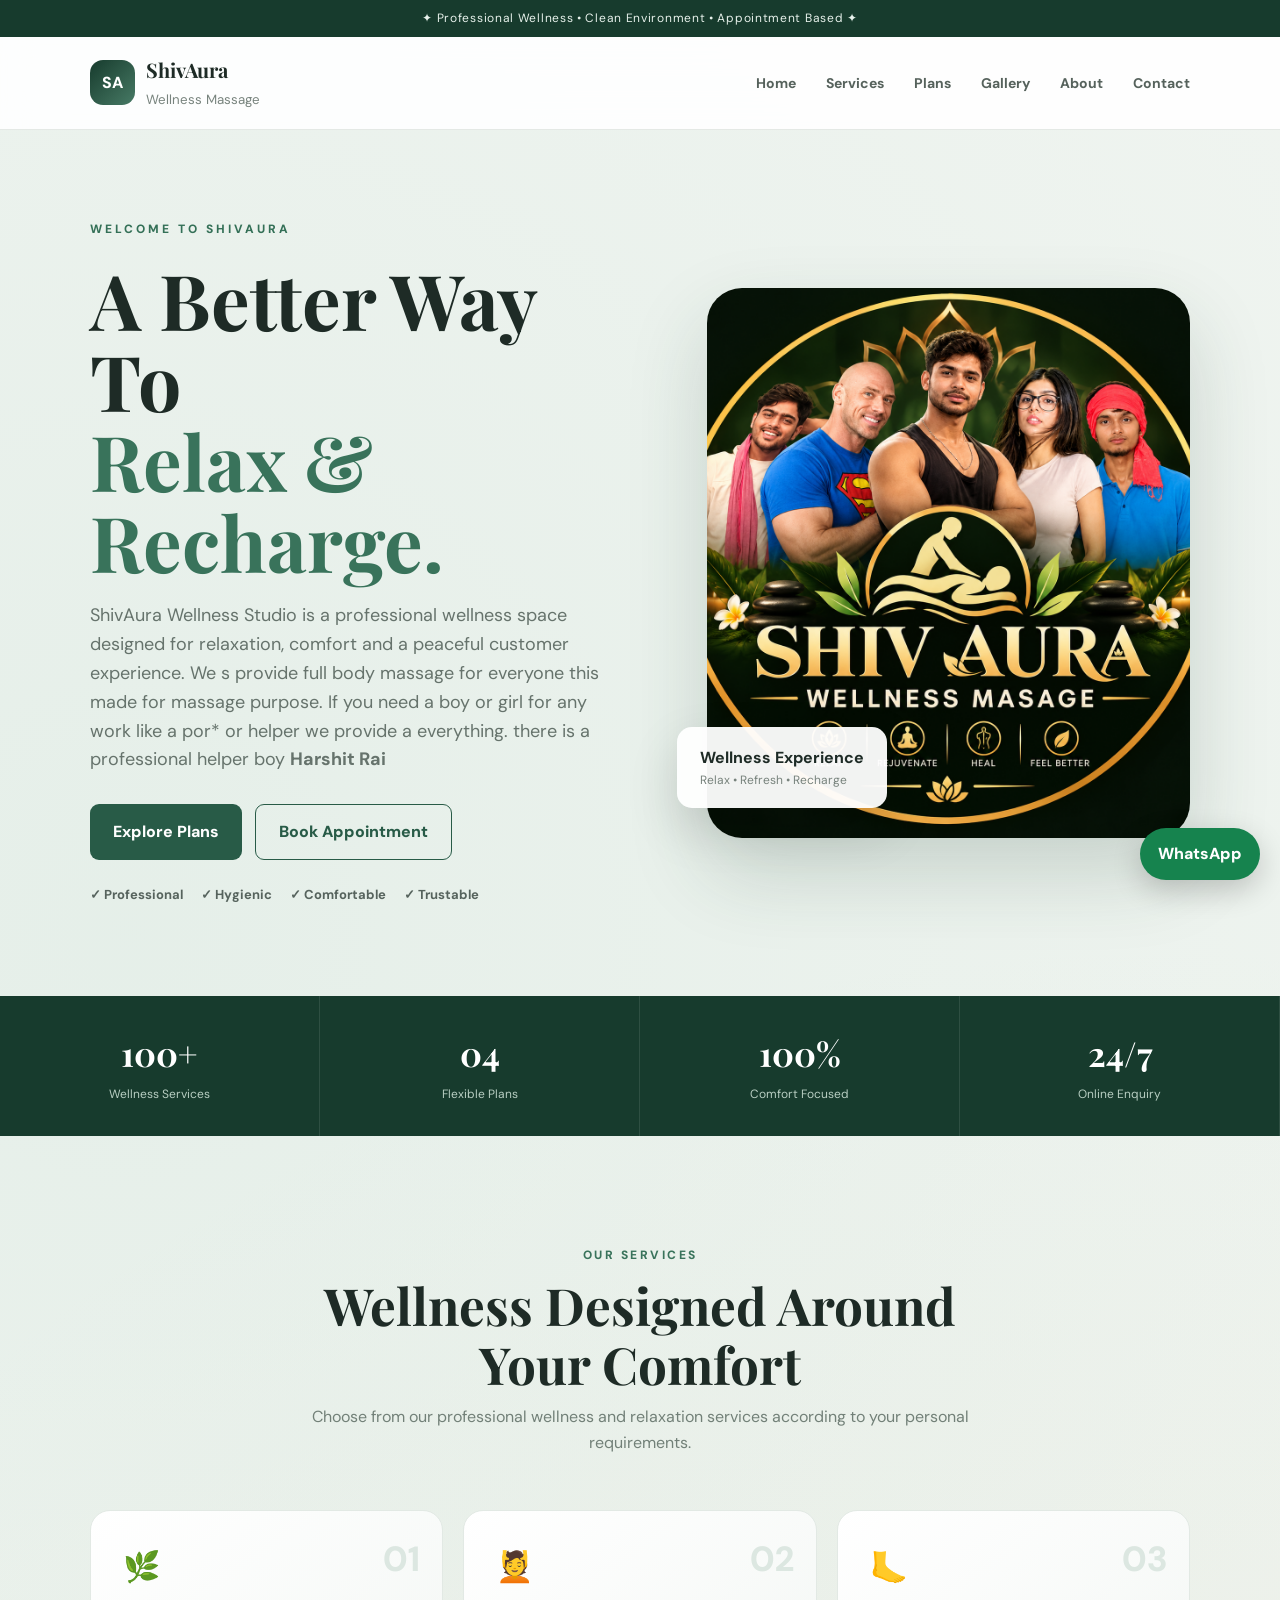
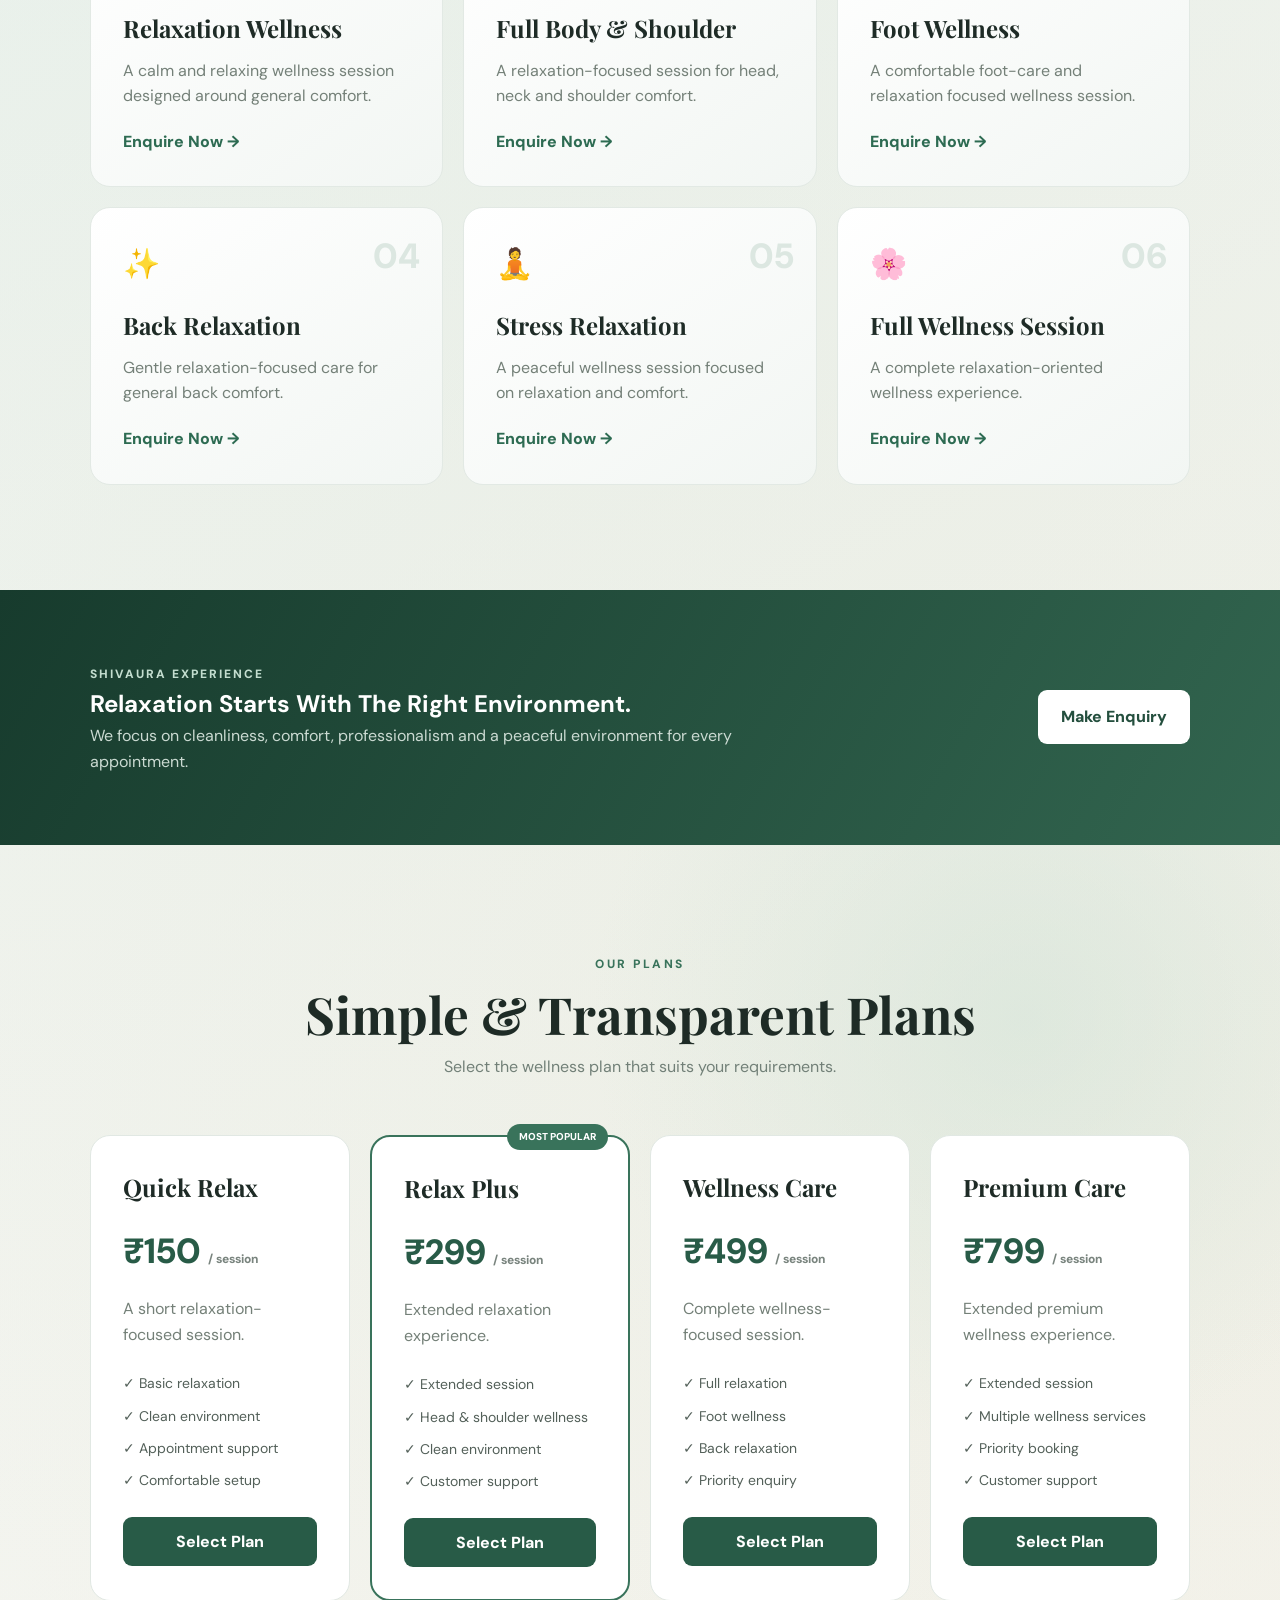
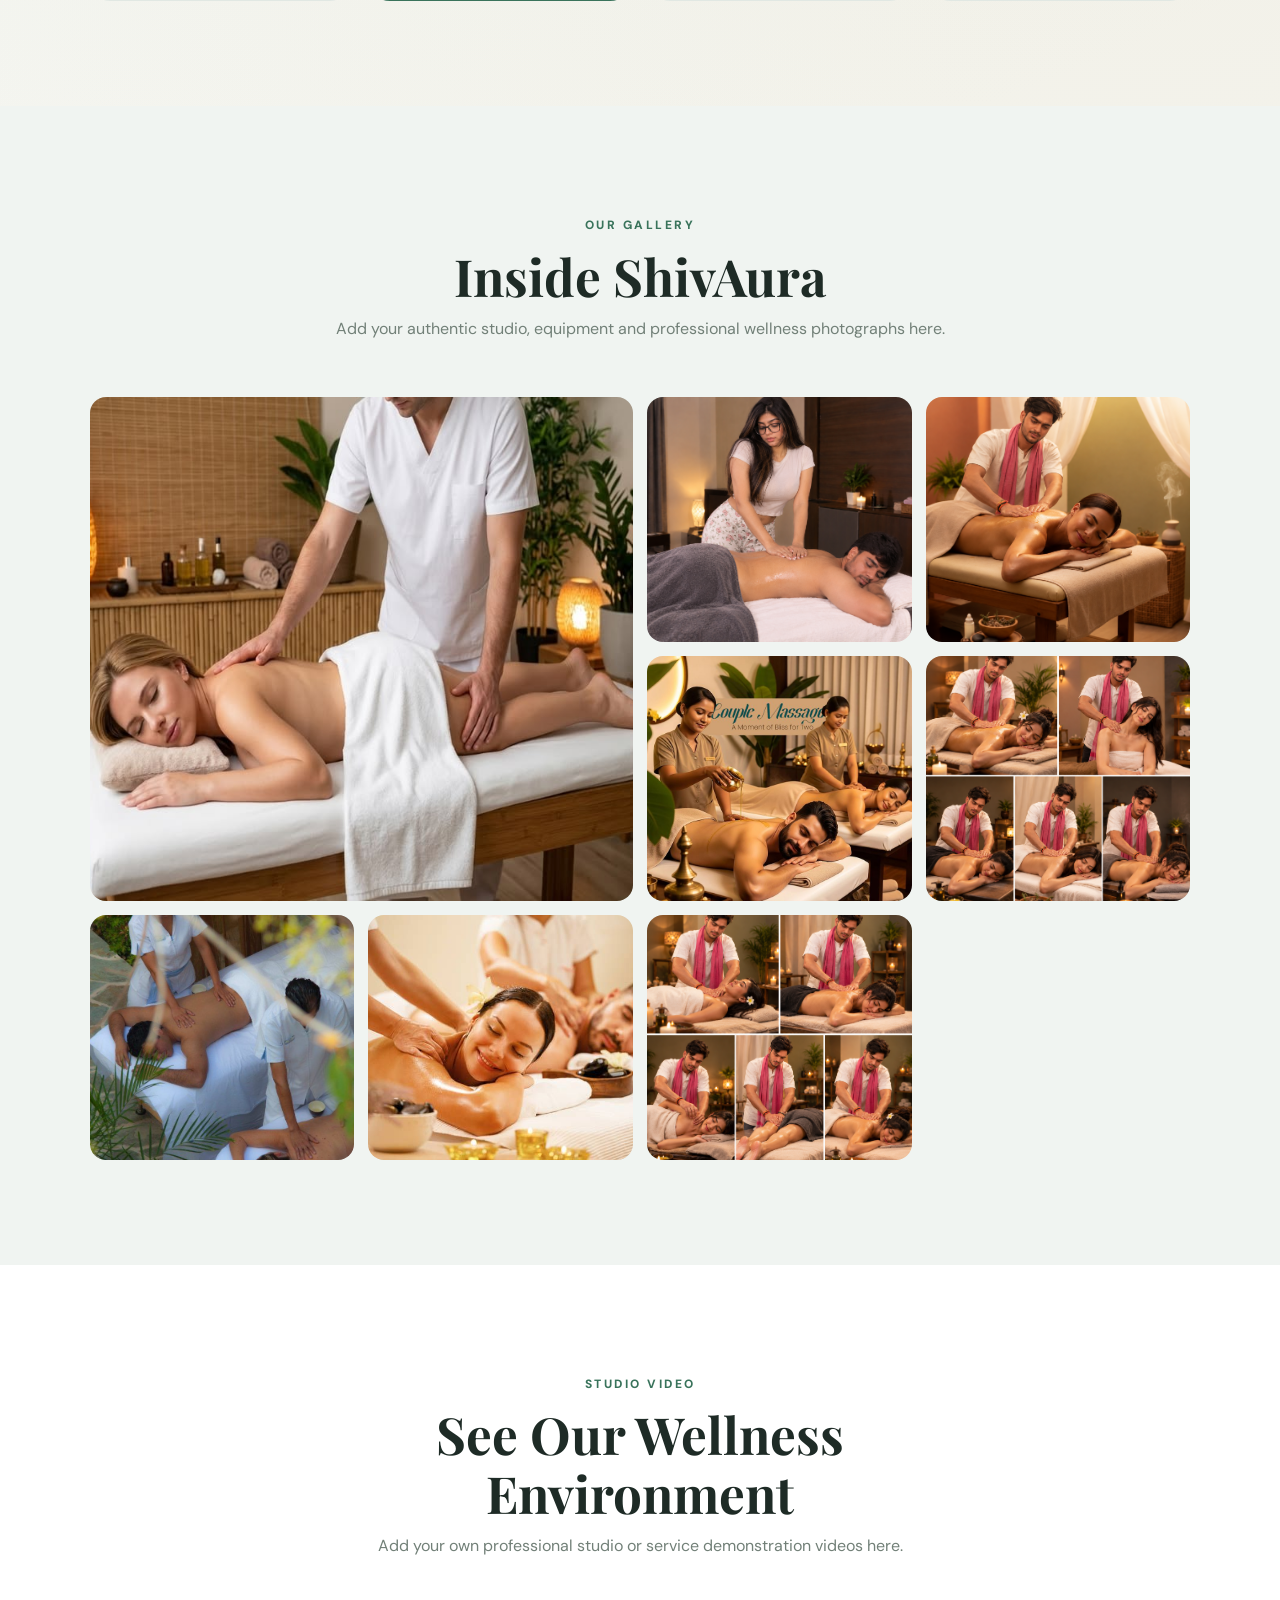
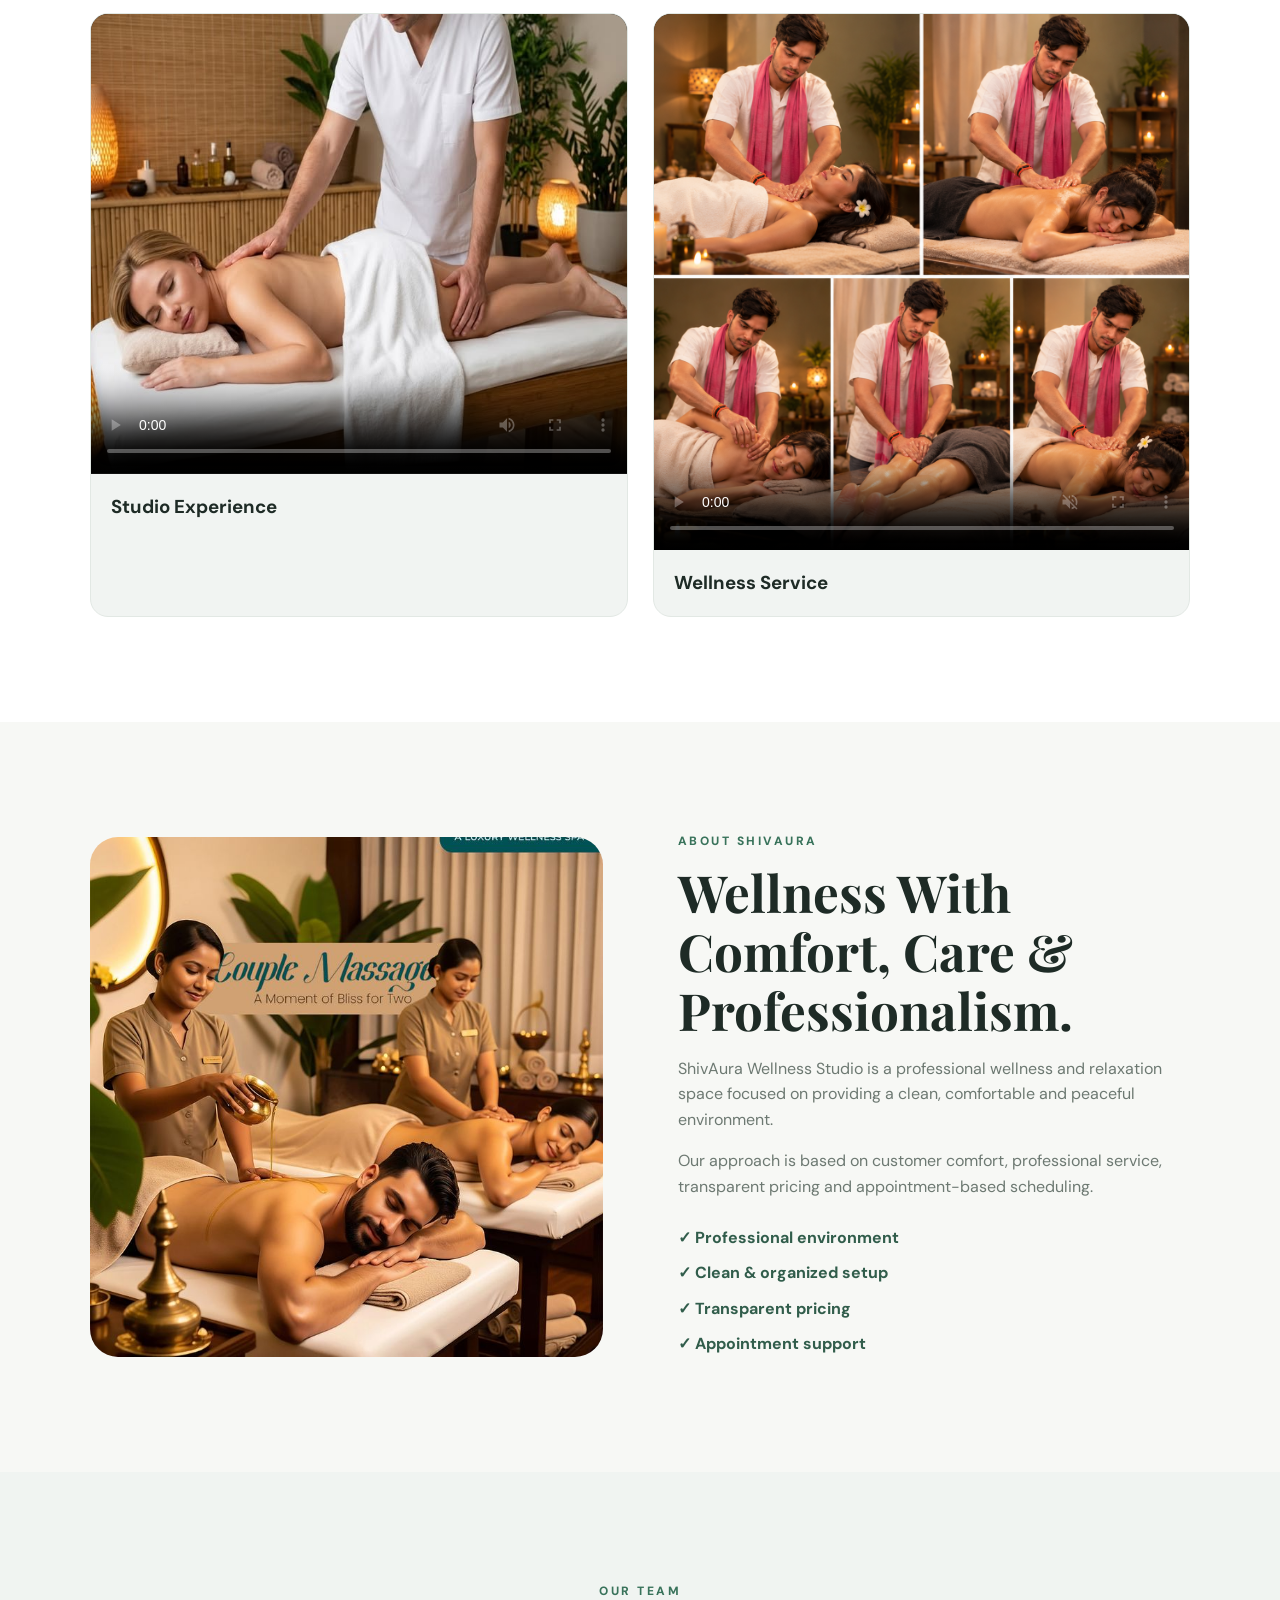
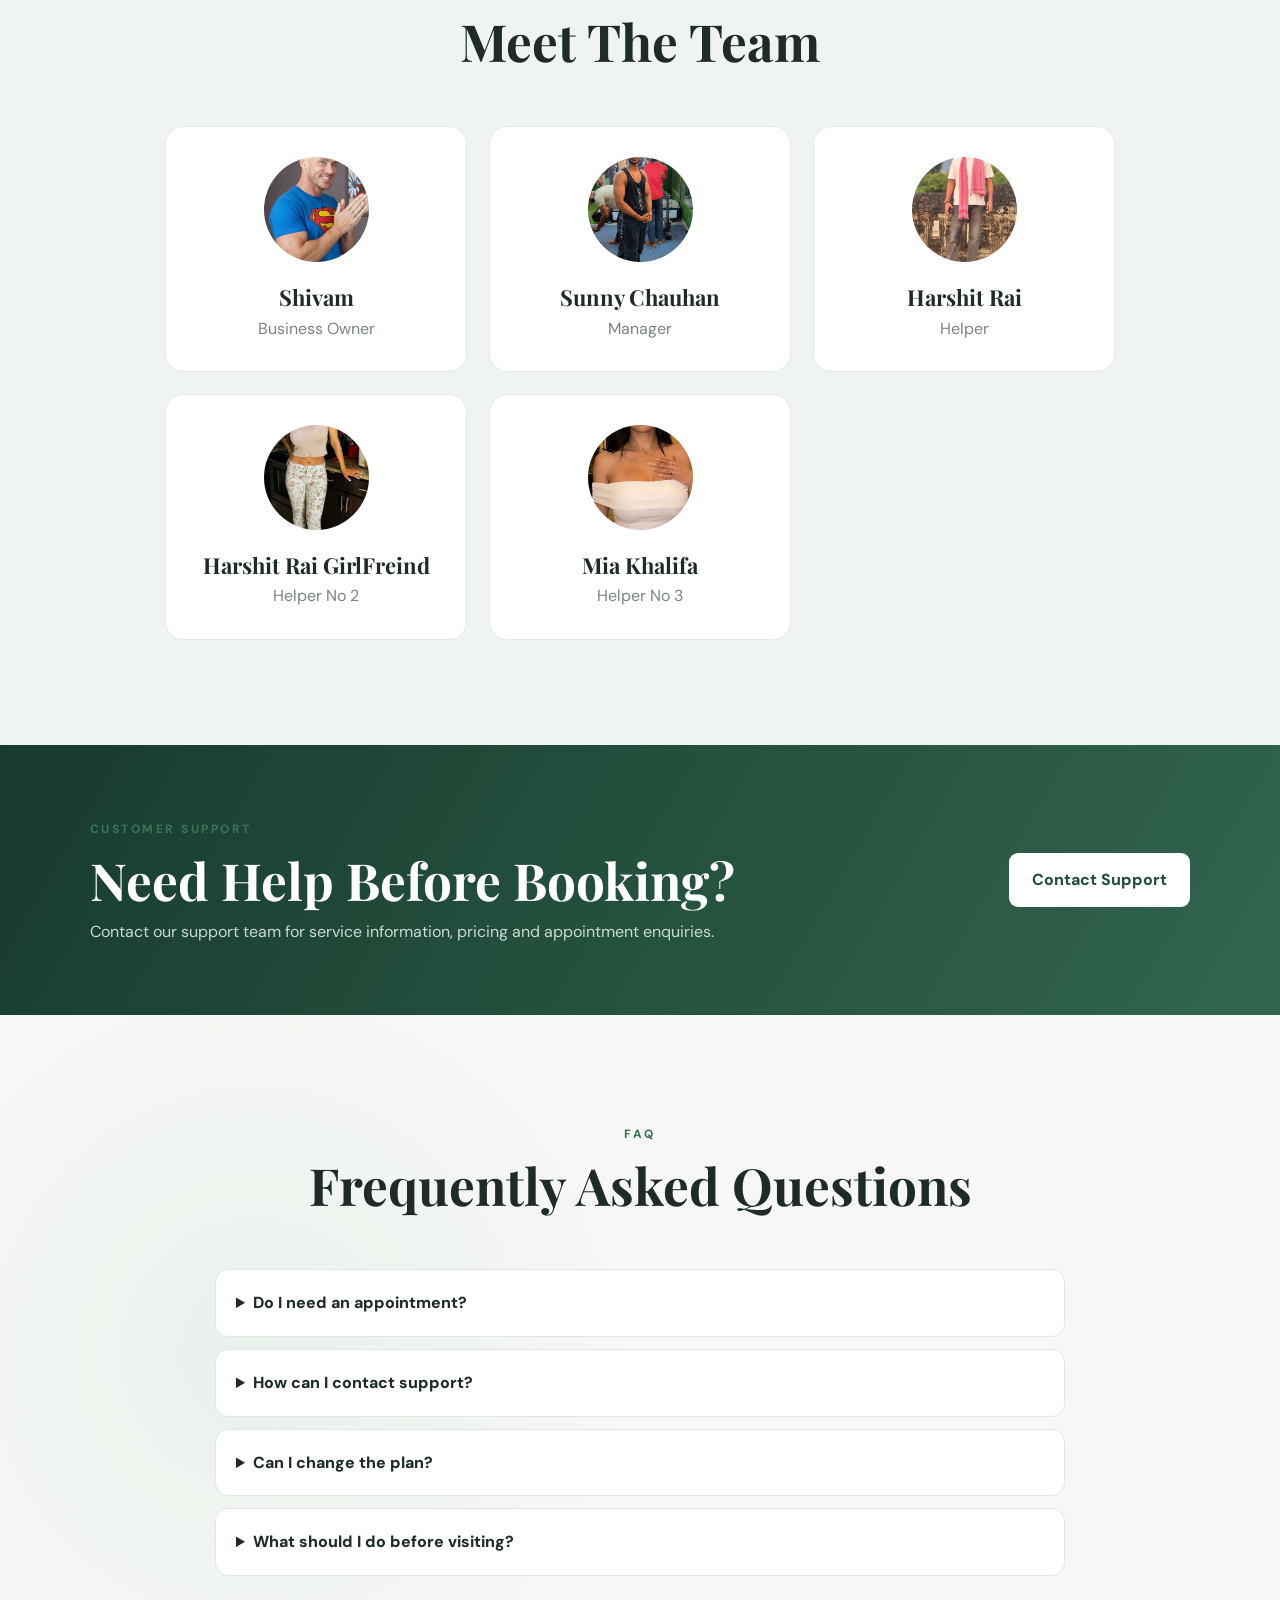
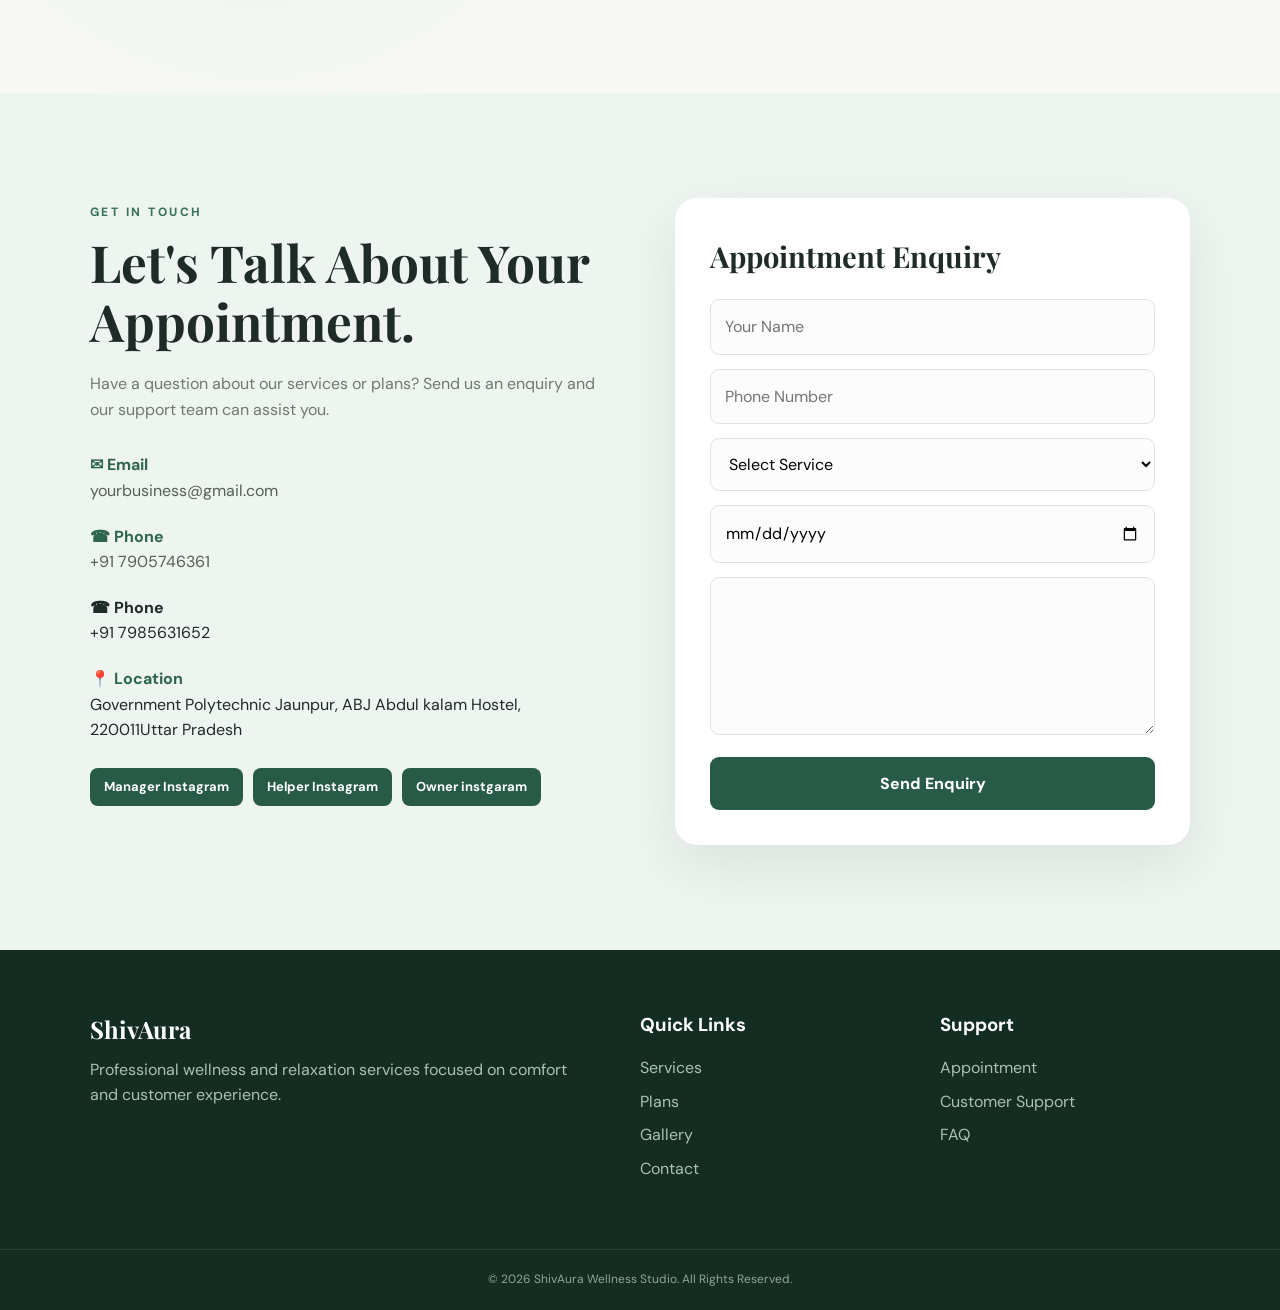
==== commit 1c705c86: "Update index.html" ====
--- a/index.html
+++ b/index.html
@@ -164,7 +164,7 @@
 
         <div class="hero-image-wrapper">
 
-            <img src="IMAGES/logo.png" alt="Professional wellness studio">
+            <img src="logo.png" alt="Professional wellness studio">
 
             <div class="hero-floating-card">
 
@@ -644,35 +644,35 @@
 
             <!-- CHANGE IMAGE 1 -->
 
-            <img src="IMAGES/imagesmassage-7.jpg" alt="Wellness studio">
+            <img src="imagesmassage-7.jpg" alt="Wellness studio">
 
             <!-- CHANGE IMAGE 2 -->
 
-            <img src="IMAGES/imagesmassage-11.png" alt="Wellness environment">
+            <img src="imagesmassage-11.png" alt="Wellness environment">
 
             <!-- CHANGE IMAGE 3 -->
 
-            <img src="IMAGES/imagesmassage-9.png" alt="Professional wellness setup">
+            <img src="imagesmassage-9.png" alt="Professional wellness setup">
 
             <!-- CHANGE IMAGE 4 -->
 
-            <img src="IMAGES/imagesmassage-4.jpg" alt="Relaxation room">
+            <img src="imagesmassage-4.jpg" alt="Relaxation room">
 
             <!-- CHANGE IMAGE 5 -->
 
-            <img src="IMAGES/imagesmassage-10.png" alt="Wellness equipment">
+            <img src="imagesmassage-10.png" alt="Wellness equipment">
 
             <!-- CHANGE IMAGE 6 -->
 
-            <img src="IMAGES/imagesmassage-6.jpg" alt="Studio interior">
+            <img src="imagesmassage-6.jpg" alt="Studio interior">
 
             <!-- CHANGE IMAGE 7 -->
 
-            <img src="IMAGES/imagesmassage-1.jpg" alt="Wellness service">
-
-
-
-            <img src="IMAGES/imagesmassage-12.png" alt="Wellness service">
+            <img src="imagesmassage-1.jpg" alt="Wellness service">
+
+
+
+            <img src="imagesmassage-12.png" alt="Wellness service">
 
         </div>
 
@@ -709,7 +709,7 @@
 
             <div class="video-card">
 
-                <video controls poster="IMAGES/imagesmassage-7.jpg">
+                <video controls poster="imagesmassage-7.jpg">
 
                     <source src="videos/wellness-demo.mp4" type="video/mp4">
 
@@ -728,7 +728,7 @@
 
             <div class="video-card">
 
-                <video controls poster="IMAGES/imagesmassage-12.png" autoplay muted >
+                <video controls poster="imagesmassage-12.png" autoplay muted >
 
                     <source src="videos/service-demo.mp4" type="video/mp4">
 
@@ -757,7 +757,7 @@
 
             <!-- CHANGE ABOUT IMAGE -->
 
-            <img src="IMAGES/massage-4.jpg" alt="ShivAura Wellness Studio">
+            <img src="imagesmassage-4.jpg" alt="ShivAura Wellness Studio">
 
         </div>
 
@@ -841,7 +841,7 @@
                 <!-- CHANGE OWNER PHOTO -->
 
                 <div class="team-photo">
-                    <img src="IMAGES/owner.jpg" alt="Business Owner">
+                    <img src="owner.jpg" alt="Business Owner">
                 </div>
 
                 <!-- CHANGE OWNER NAME -->
@@ -864,7 +864,7 @@
                 <!-- CHANGE MANAGER PHOTO -->
 
                 <div class="team-photo">
-                    <img src="IMAGES/manager.png" alt="Manager">
+                    <img src="manager.png" alt="Manager">
                 </div>
 
                 <!-- CHANGE MANAGER NAME -->
@@ -887,7 +887,7 @@
                 <!-- CHANGE HELPER PHOTO -->
 
                 <div class="team-photo">
-                    <img src="IMAGES/helper.jpeg" alt="Helper">
+                    <img src="helper.jpeg" alt="Helper">
                 </div>
 
                 <!-- CHANGE HELPER NAME -->
@@ -904,7 +904,7 @@
 
             <div class="team-card">
                 <div class="team-photo">
-                    <img src="IMAGES/helper3.jpg" alt="Helper No 2">
+                    <img src="helper3.jpg" alt="Helper No 2">
                 </div>
 
                 <!-- CHANGE HELPER NAME -->
@@ -920,7 +920,7 @@
 
             <div class="team-card">
                 <div class="team-photo">
-                    <img src="IMAGES/helper4.jpg" alt="Helper No 3">
+                    <img src="helper4.jpg" alt="Helper No 3">
                 </div>
 
                 <!-- CHANGE HELPER NAME -->
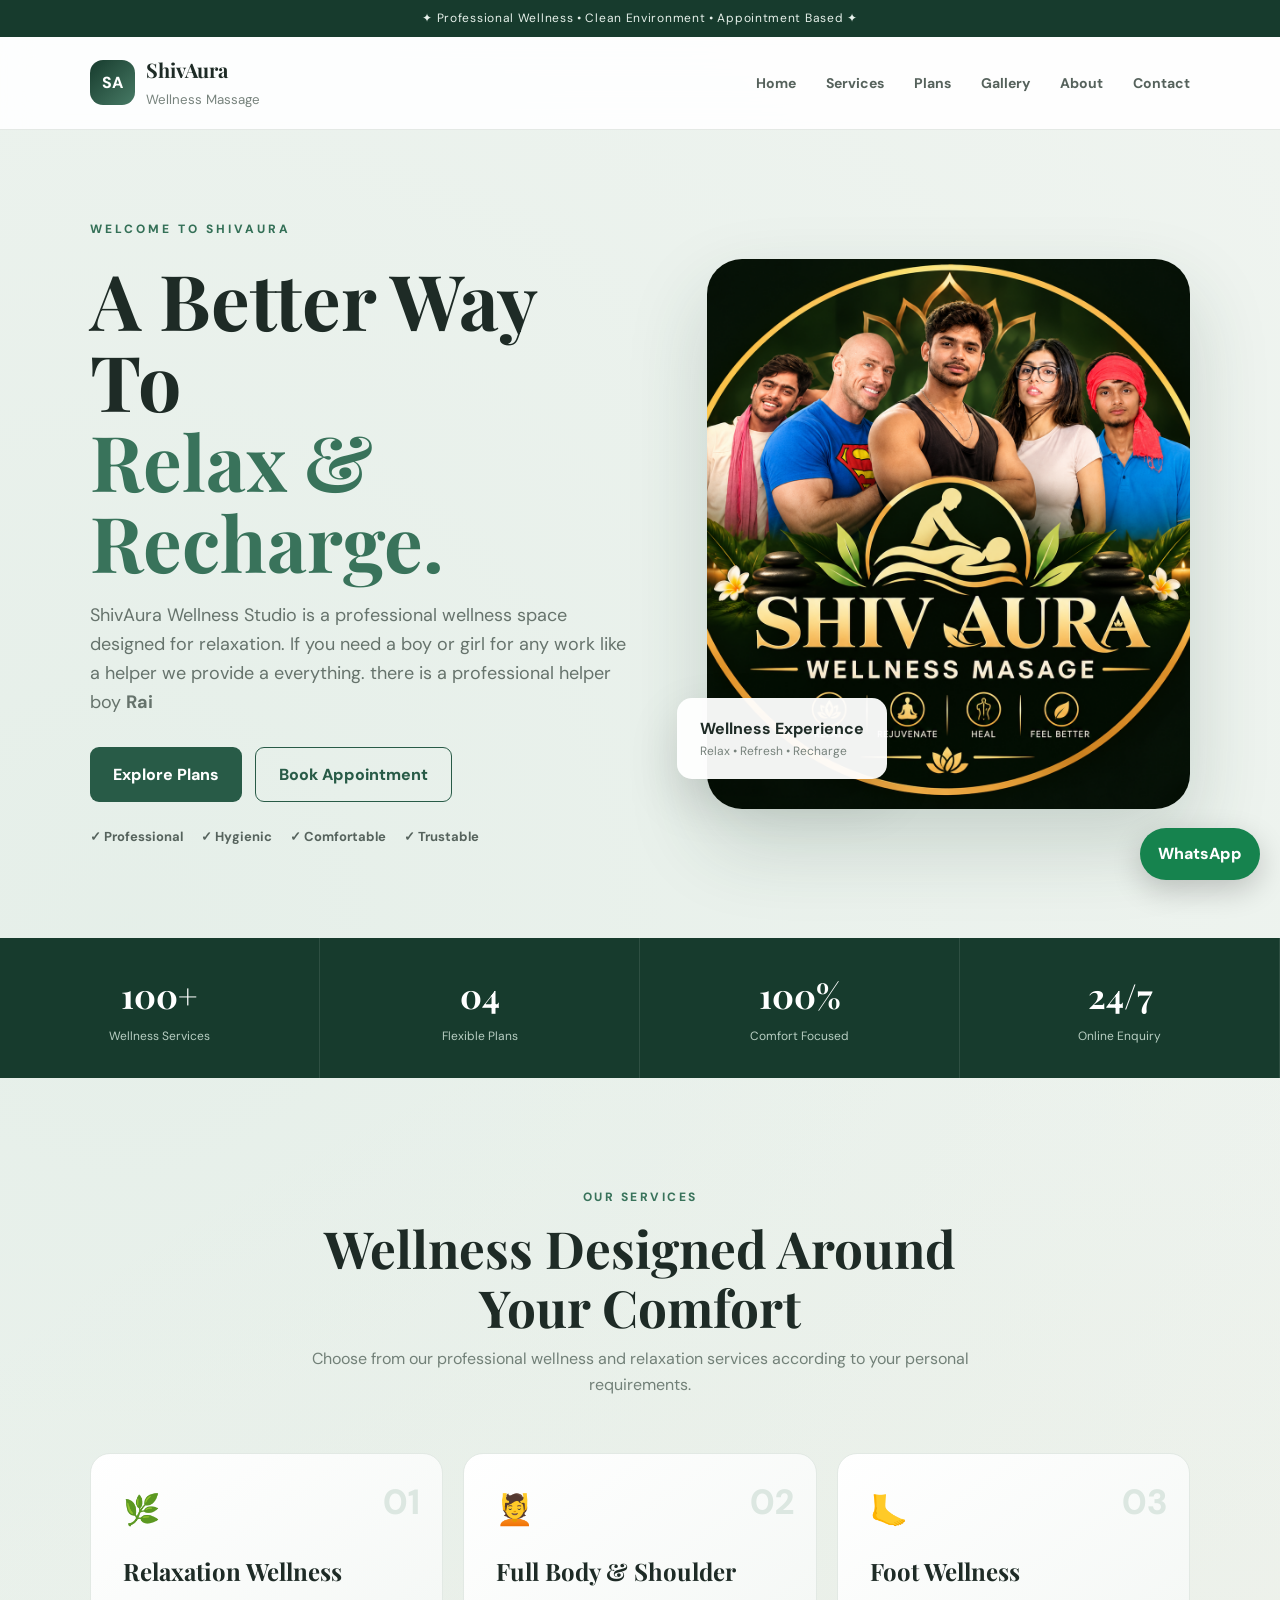
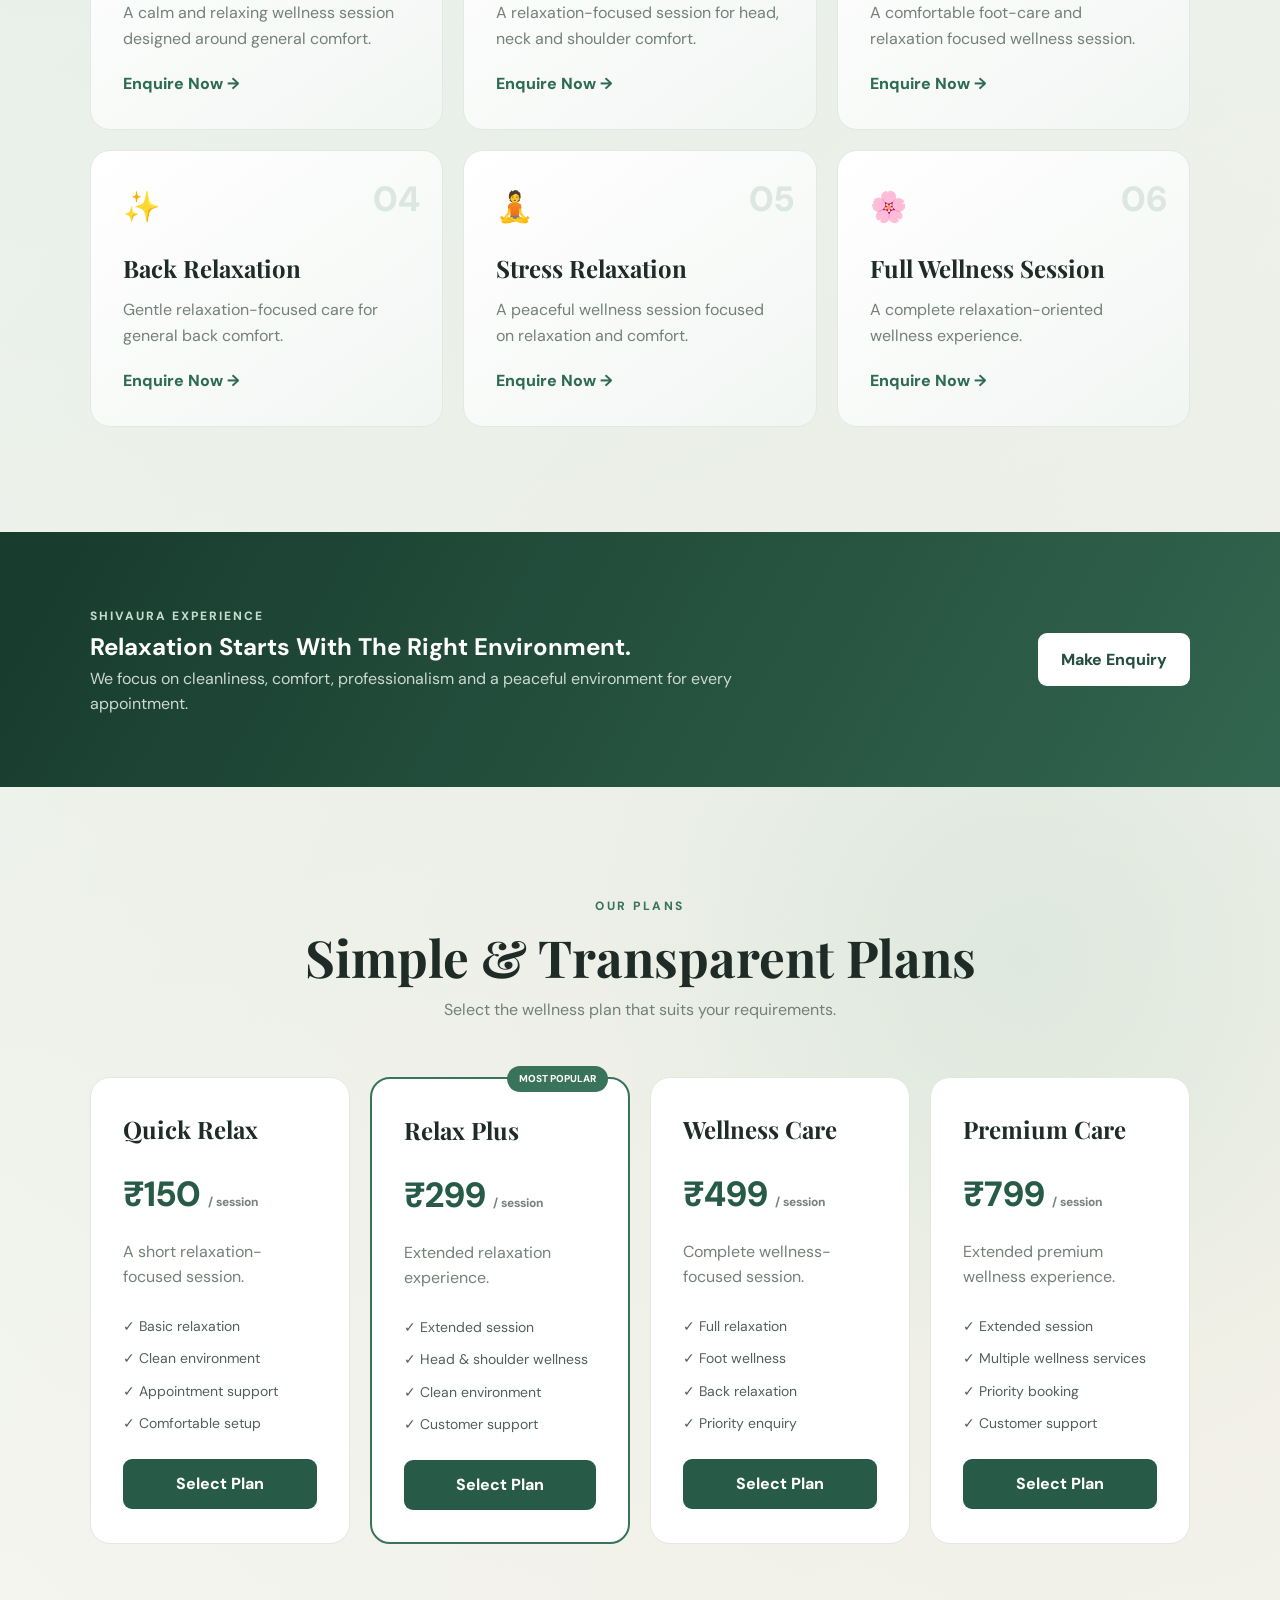
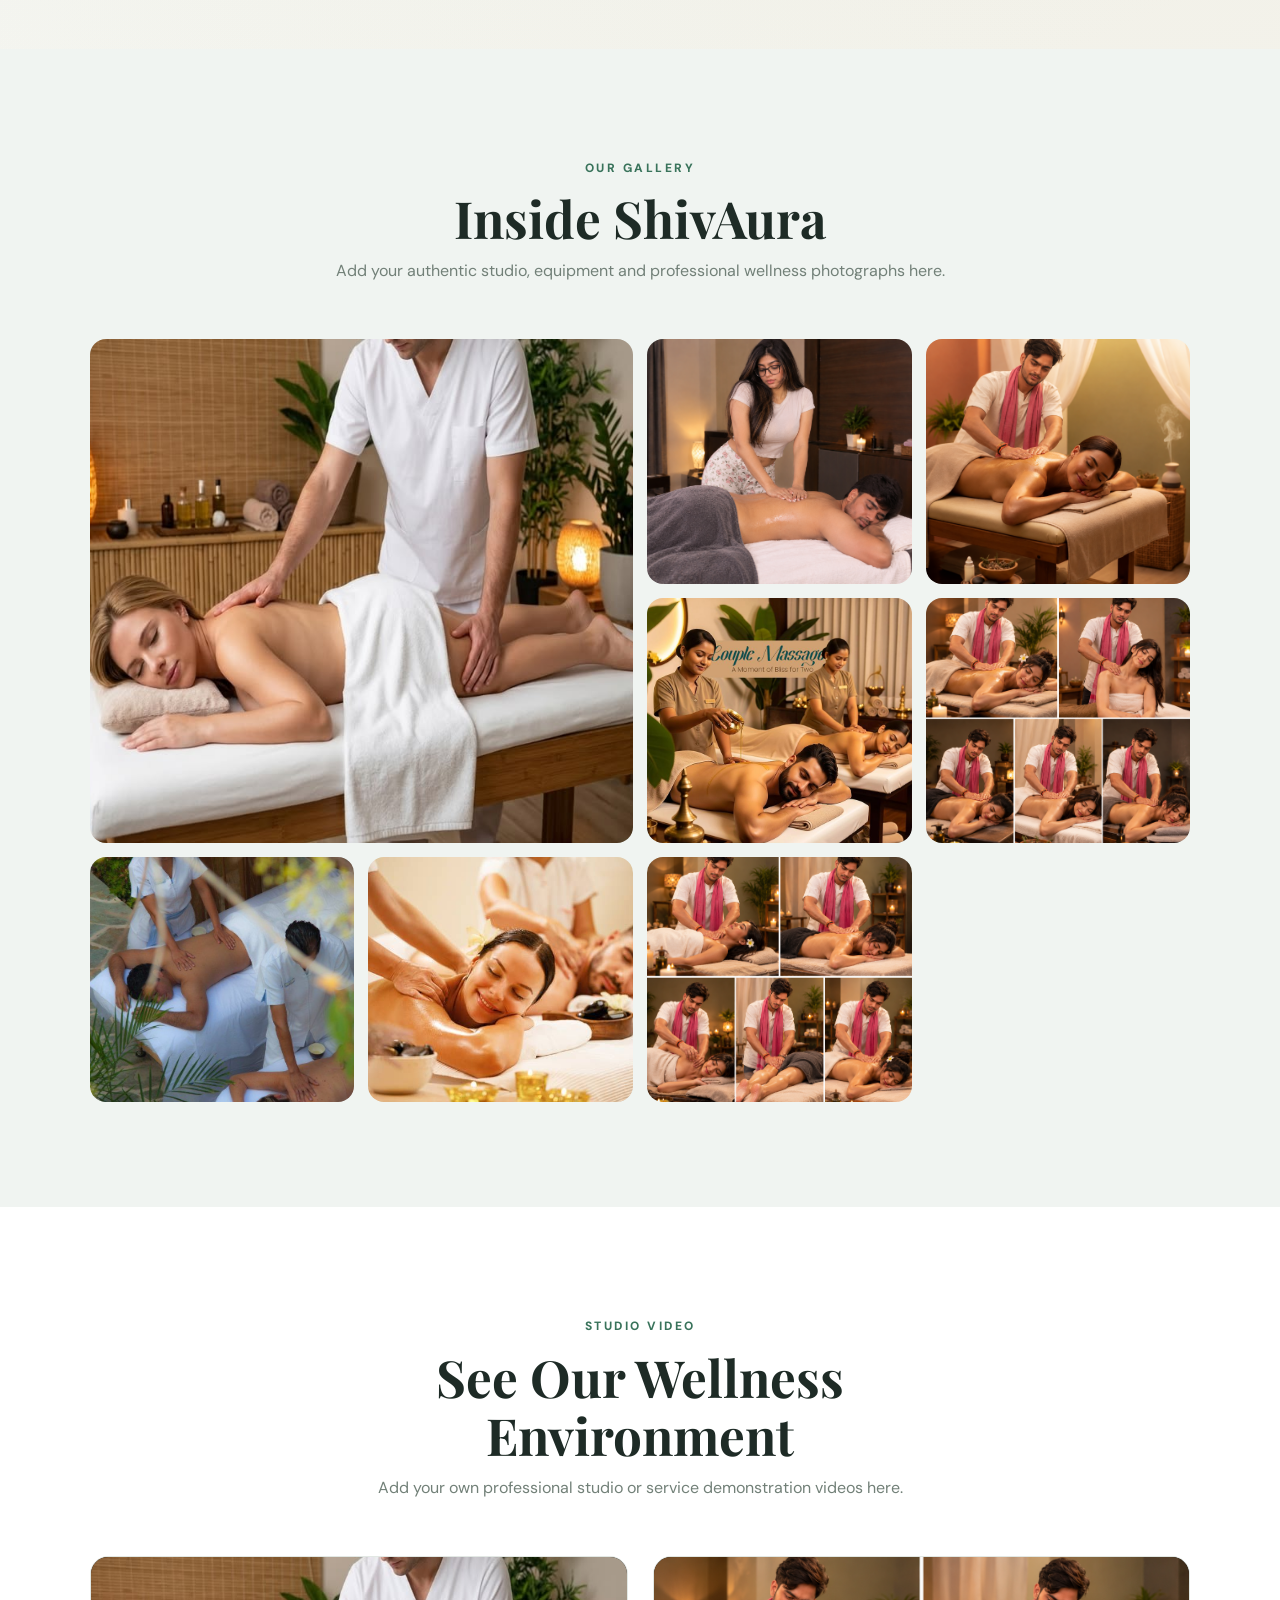
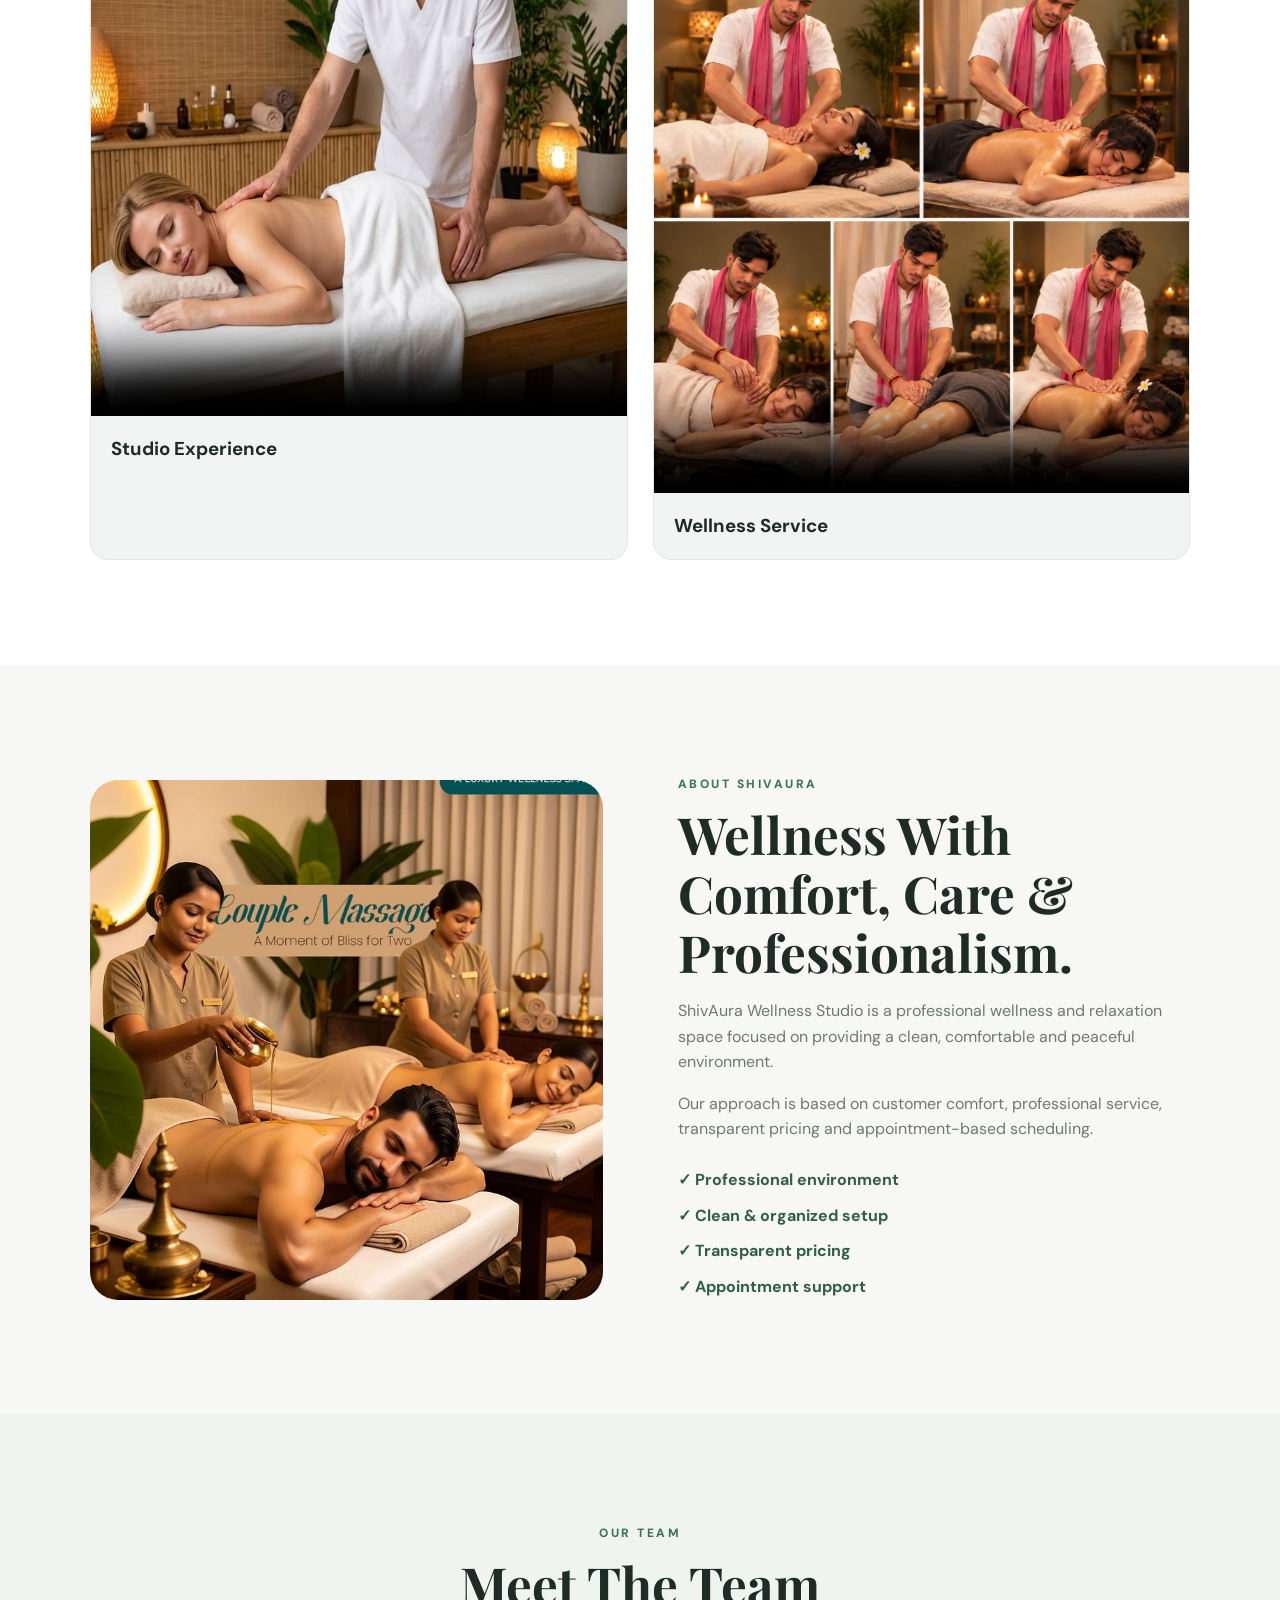
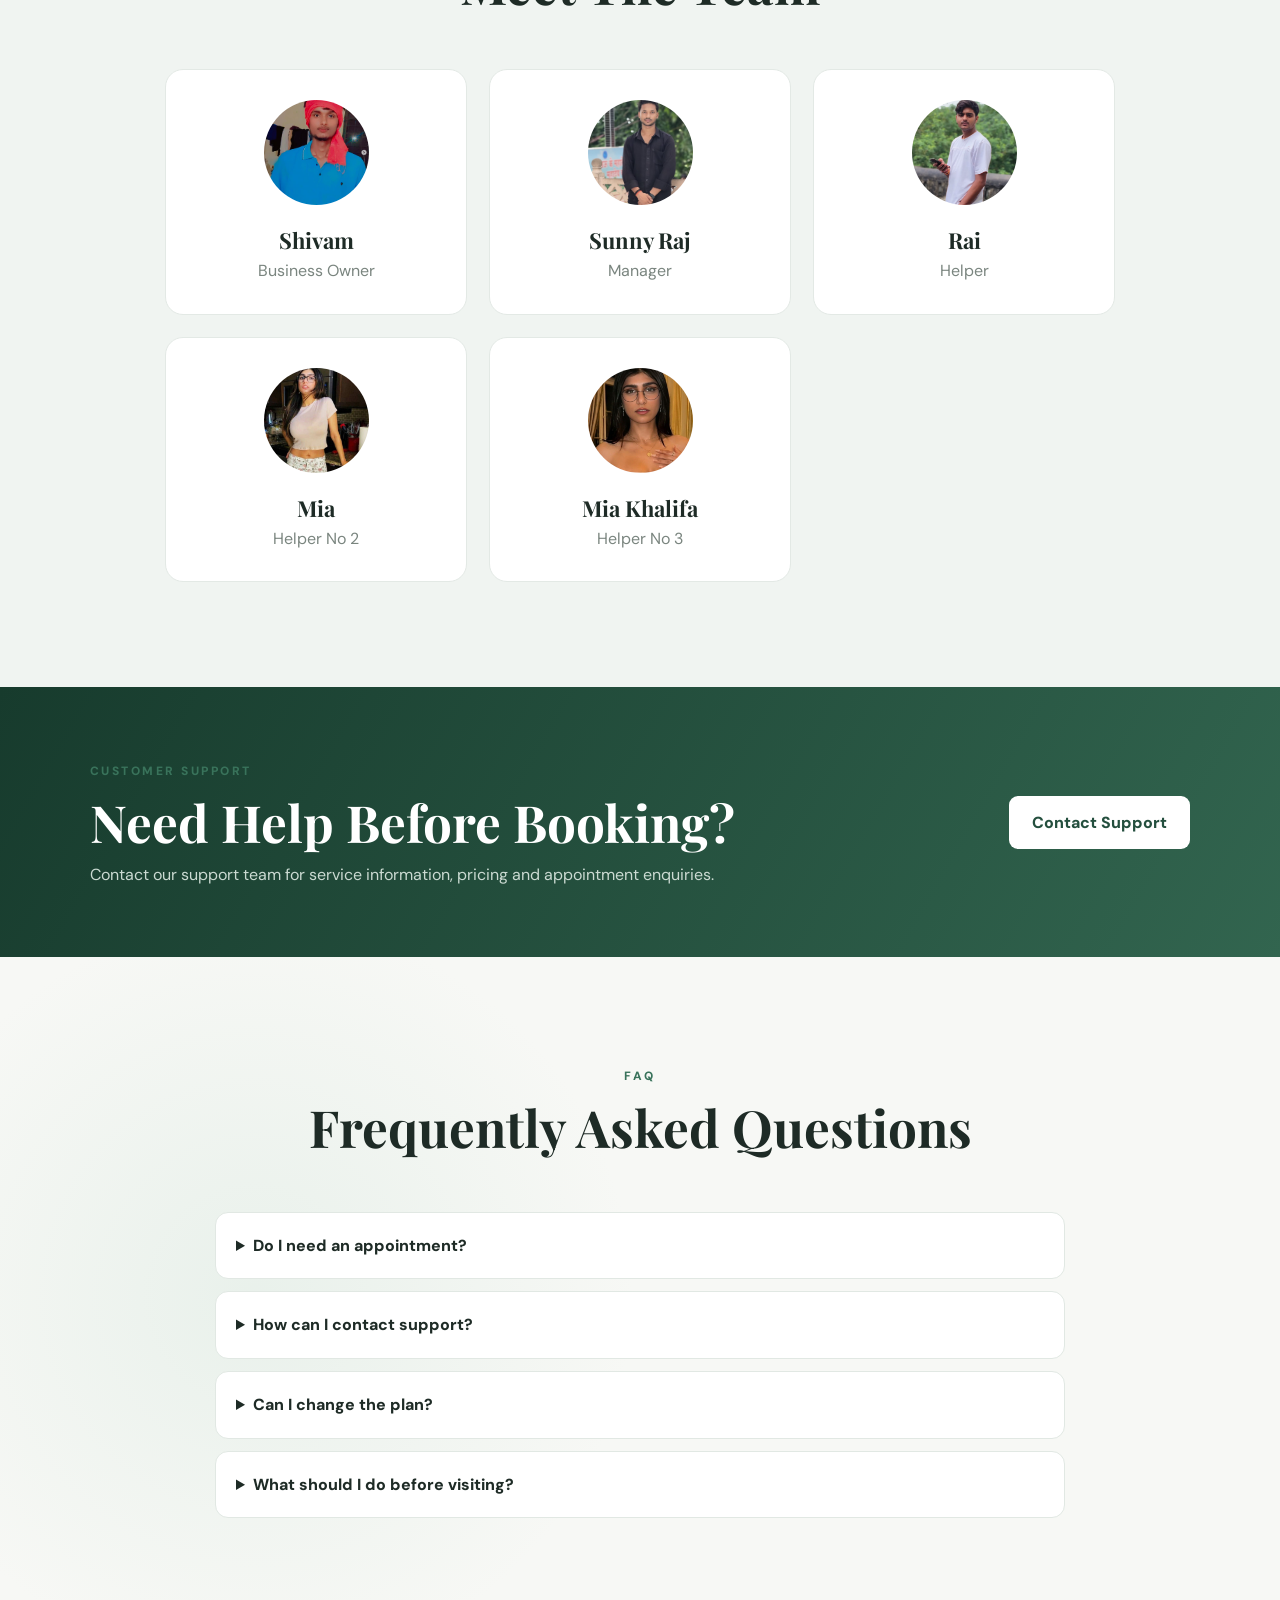
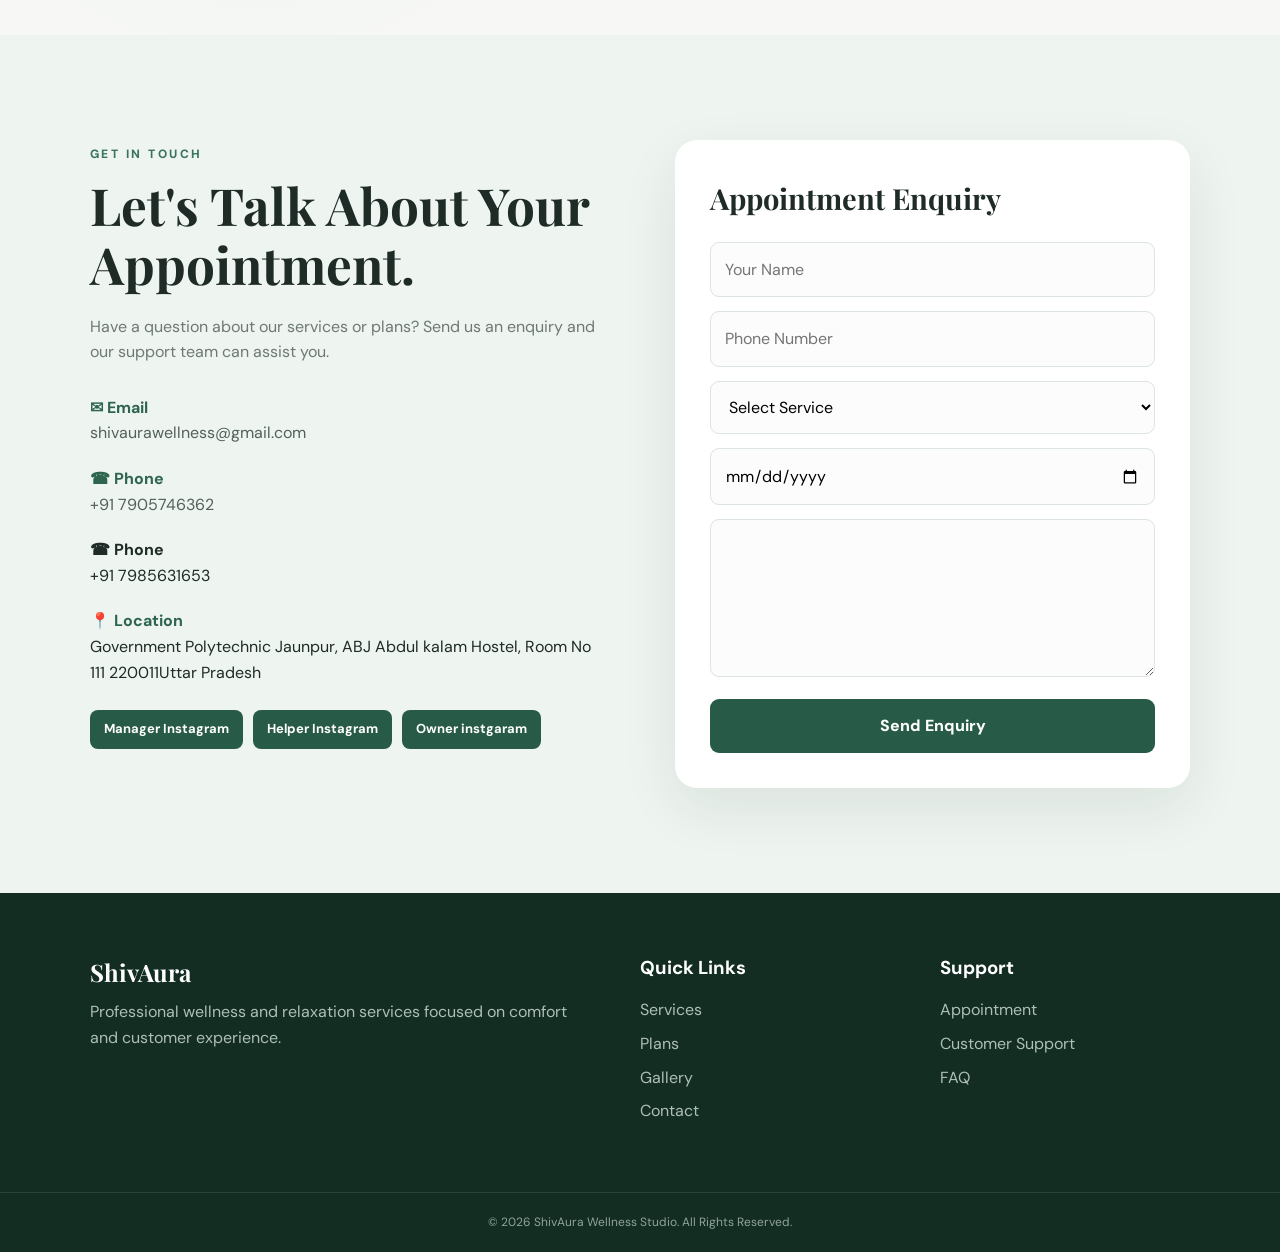
==== commit 6535ff77: "Update index.html" ====
--- a/index.html
+++ b/index.html
@@ -120,11 +120,9 @@
             <p class="hero-description">
 
                 ShivAura Wellness Studio is a professional wellness
-                space designed for relaxation, comfort and a peaceful
-                customer experience. We s provide full body massage for everyone
-                this made for massage purpose.
-                If you need a boy or girl for any work like a por* or helper we provide a everything.
-                there is a professional helper boy <strong> Harshit Rai </strong>
+                space designed for relaxation.
+                If you need a boy or girl for any work like a  helper we provide a everything.
+                there is a professional helper boy <strong>  Rai </strong>
 
             </p>
 
@@ -711,7 +709,7 @@
 
                 <video controls poster="imagesmassage-7.jpg">
 
-                    <source src="videos/wellness-demo.mp4" type="video/mp4">
+                    <source src="video.mp4" type="video/mp4">
 
                     Your browser does not support video.
 
@@ -730,7 +728,7 @@
 
                 <video controls poster="imagesmassage-12.png" autoplay muted >
 
-                    <source src="videos/service-demo.mp4" type="video/mp4">
+                    <source src="video1.mp4" type="video/mp4">
 
                     Your browser does not support video.
 
@@ -841,7 +839,7 @@
                 <!-- CHANGE OWNER PHOTO -->
 
                 <div class="team-photo">
-                    <img src="owner.jpg" alt="Business Owner">
+                    <img src="owner.png" alt="Business Owner">
                 </div>
 
                 <!-- CHANGE OWNER NAME -->
@@ -870,7 +868,7 @@
                 <!-- CHANGE MANAGER NAME -->
 
                 <h3>
-                    Sunny Chauhan
+                    Sunny  Raj
                 </h3>
 
                 <p>
@@ -887,13 +885,13 @@
                 <!-- CHANGE HELPER PHOTO -->
 
                 <div class="team-photo">
-                    <img src="helper.jpeg" alt="Helper">
+                    <img src="helper.png" alt="Helper">
                 </div>
 
                 <!-- CHANGE HELPER NAME -->
 
                 <h3>
-                    Harshit Rai
+                     Rai
                 </h3>
 
                 <p>
@@ -910,7 +908,7 @@
                 <!-- CHANGE HELPER NAME -->
 
                 <h3>
-                    Harshit Rai GirlFreind
+                  Mia
                 </h3>
 
                 <p>
@@ -1084,8 +1082,8 @@
                     ✉ Email
                 </strong>
 
-                <a href="mailto:yourbusiness@gmail.com">
-                    yourbusiness@gmail.com
+                <a href="mailto:shivaurawellness@gmail.com">
+                    shivaurawellness@gmail.com
                 </a>
 
             </div>
@@ -1102,7 +1100,7 @@
                 </strong>
 
                 <a href="tel:+917905746361">
-                    +91 7905746361
+                    +91 7905746362
                 </a>
             </div>
 
@@ -1112,7 +1110,7 @@
                 </strong>
                 <br>
                 <a href="tel:+917985631652">
-                    +91 7985631652
+                    +91 7985631653
                 </a>
             </div>
 
@@ -1129,7 +1127,7 @@
                 </strong>
 
                 <span>
-                    Government Polytechnic Jaunpur, ABJ Abdul kalam Hostel, 220011Uttar Pradesh
+                    Government Polytechnic Jaunpur, ABJ Abdul kalam Hostel, Room No 111 220011Uttar Pradesh
                 </span>
 
             </div>
@@ -1142,15 +1140,15 @@
 
             <div class="socials">
 
-                <a href="https://www.instagram.com/its__sun_ny07?stkn=MWM1NWx3dXAwa3pzdw==" target="_blank">
+                <a href="#" target="_blank">
                     Manager Instagram
                 </a>
 
-                <a href="https://www.instagram.com/harshitraiiii__?stkn=MnE1cWtkdGhoZjlr" target="_blank">
+                <a href="#" target="_blank">
                     Helper Instagram
                 </a>
 
-                <a href="https://www.instagram.com/shivam_yadav__s11?stkn=OG9nZ3UzMHV1ODR3" target="_blank">
+                <a href="#" target="_blank">
                     Owner instgaram
                 </a>
 
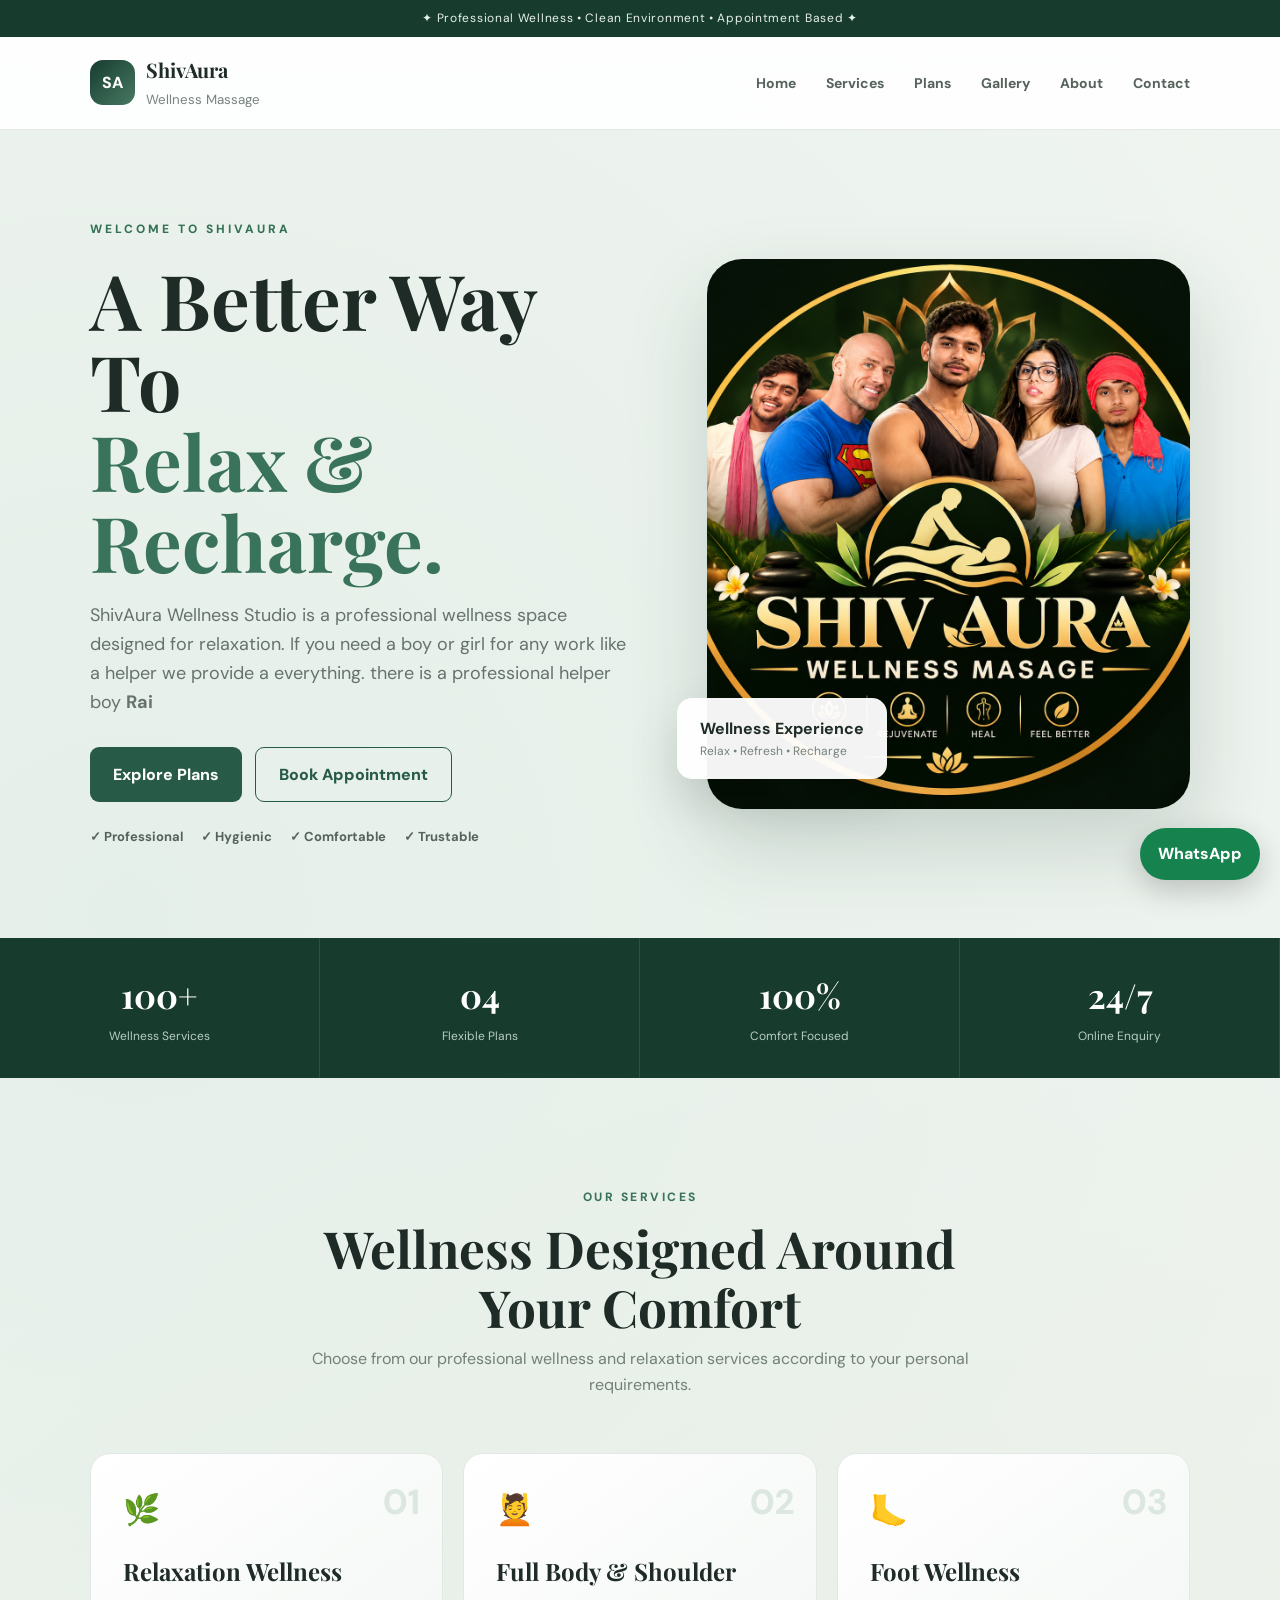
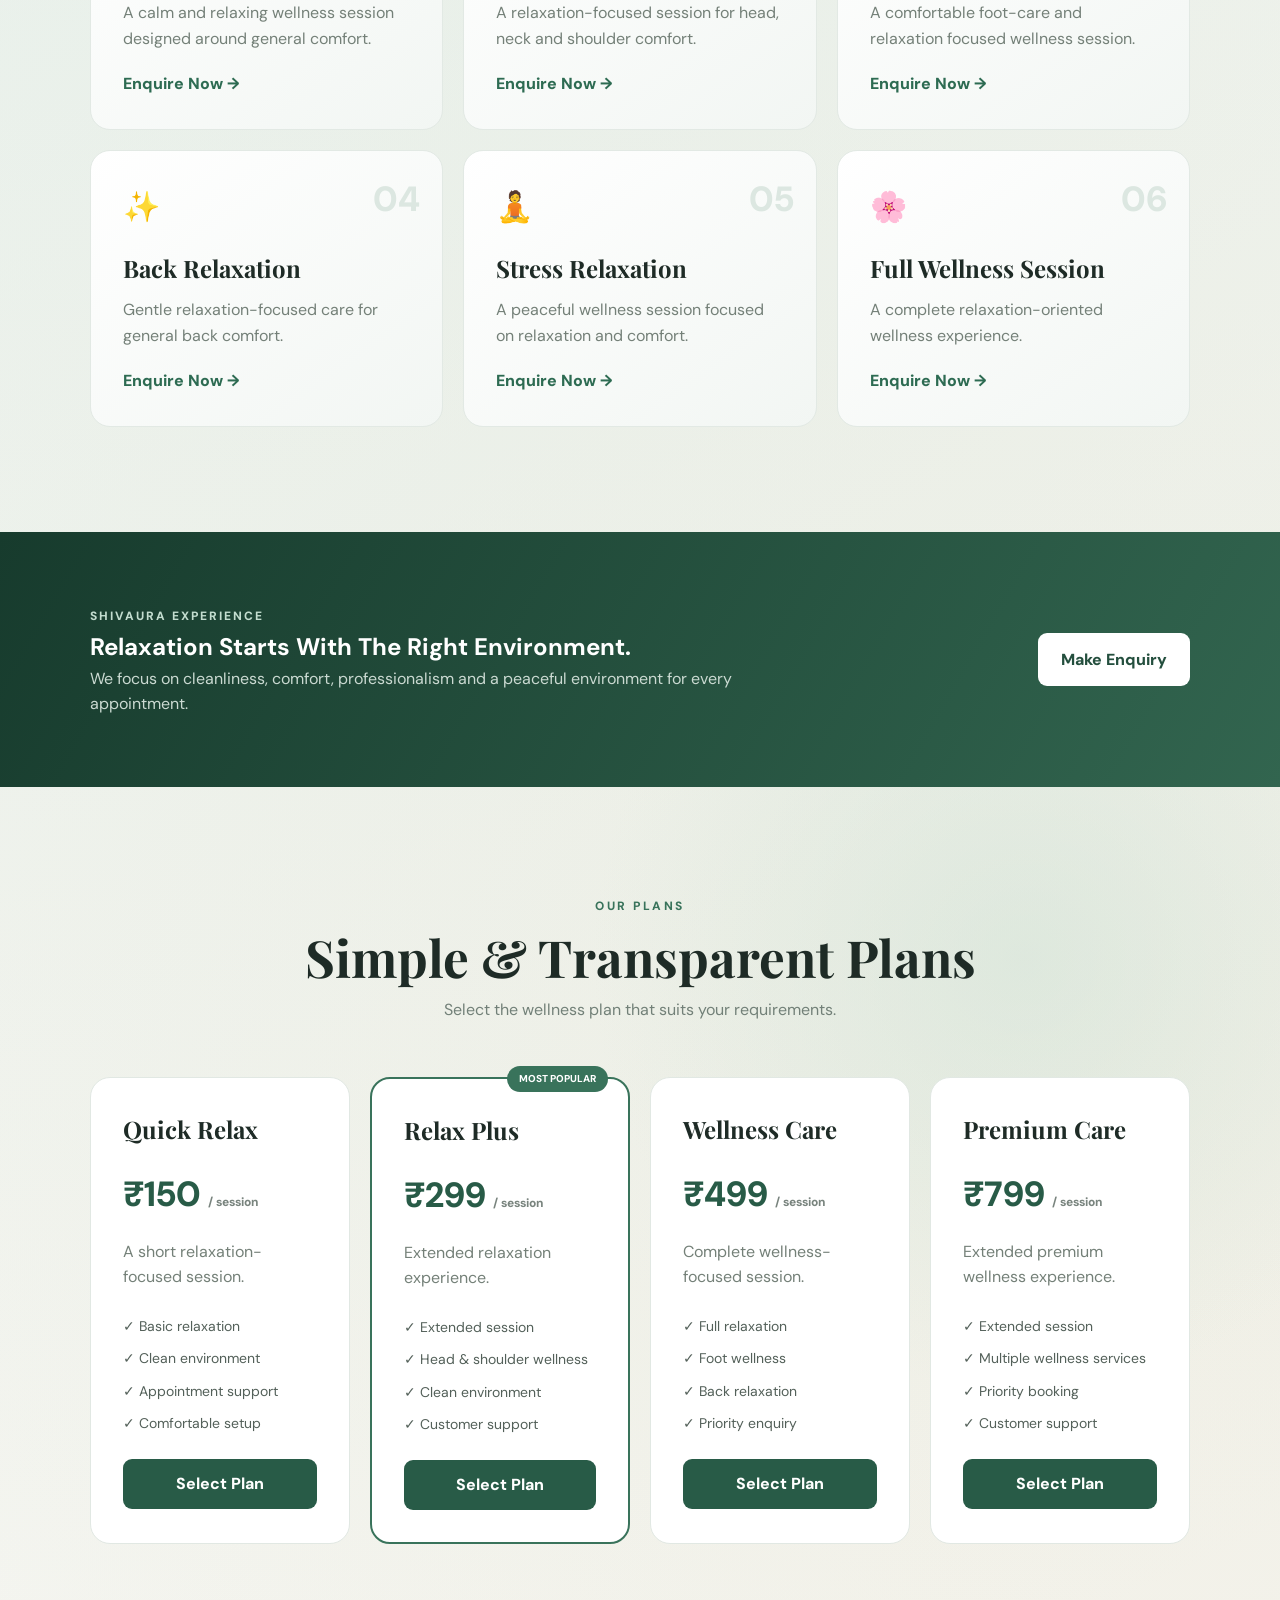
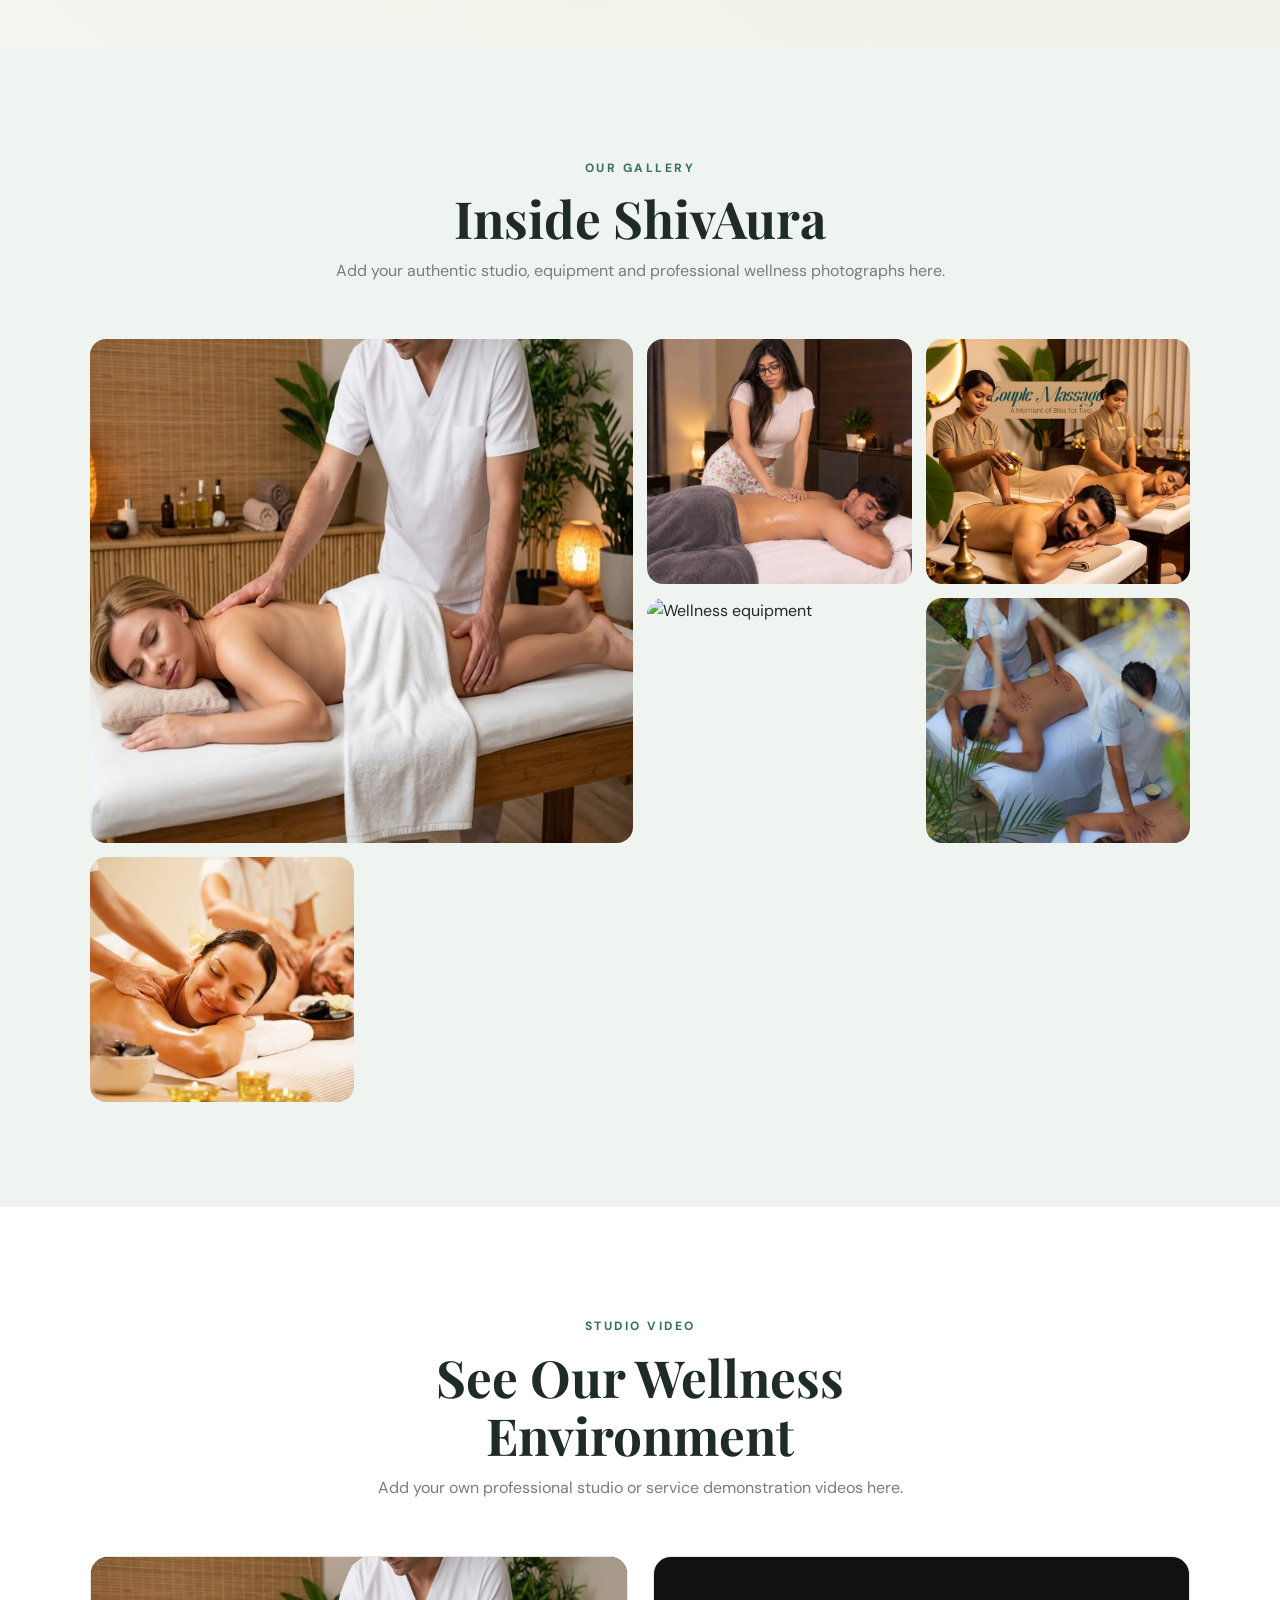
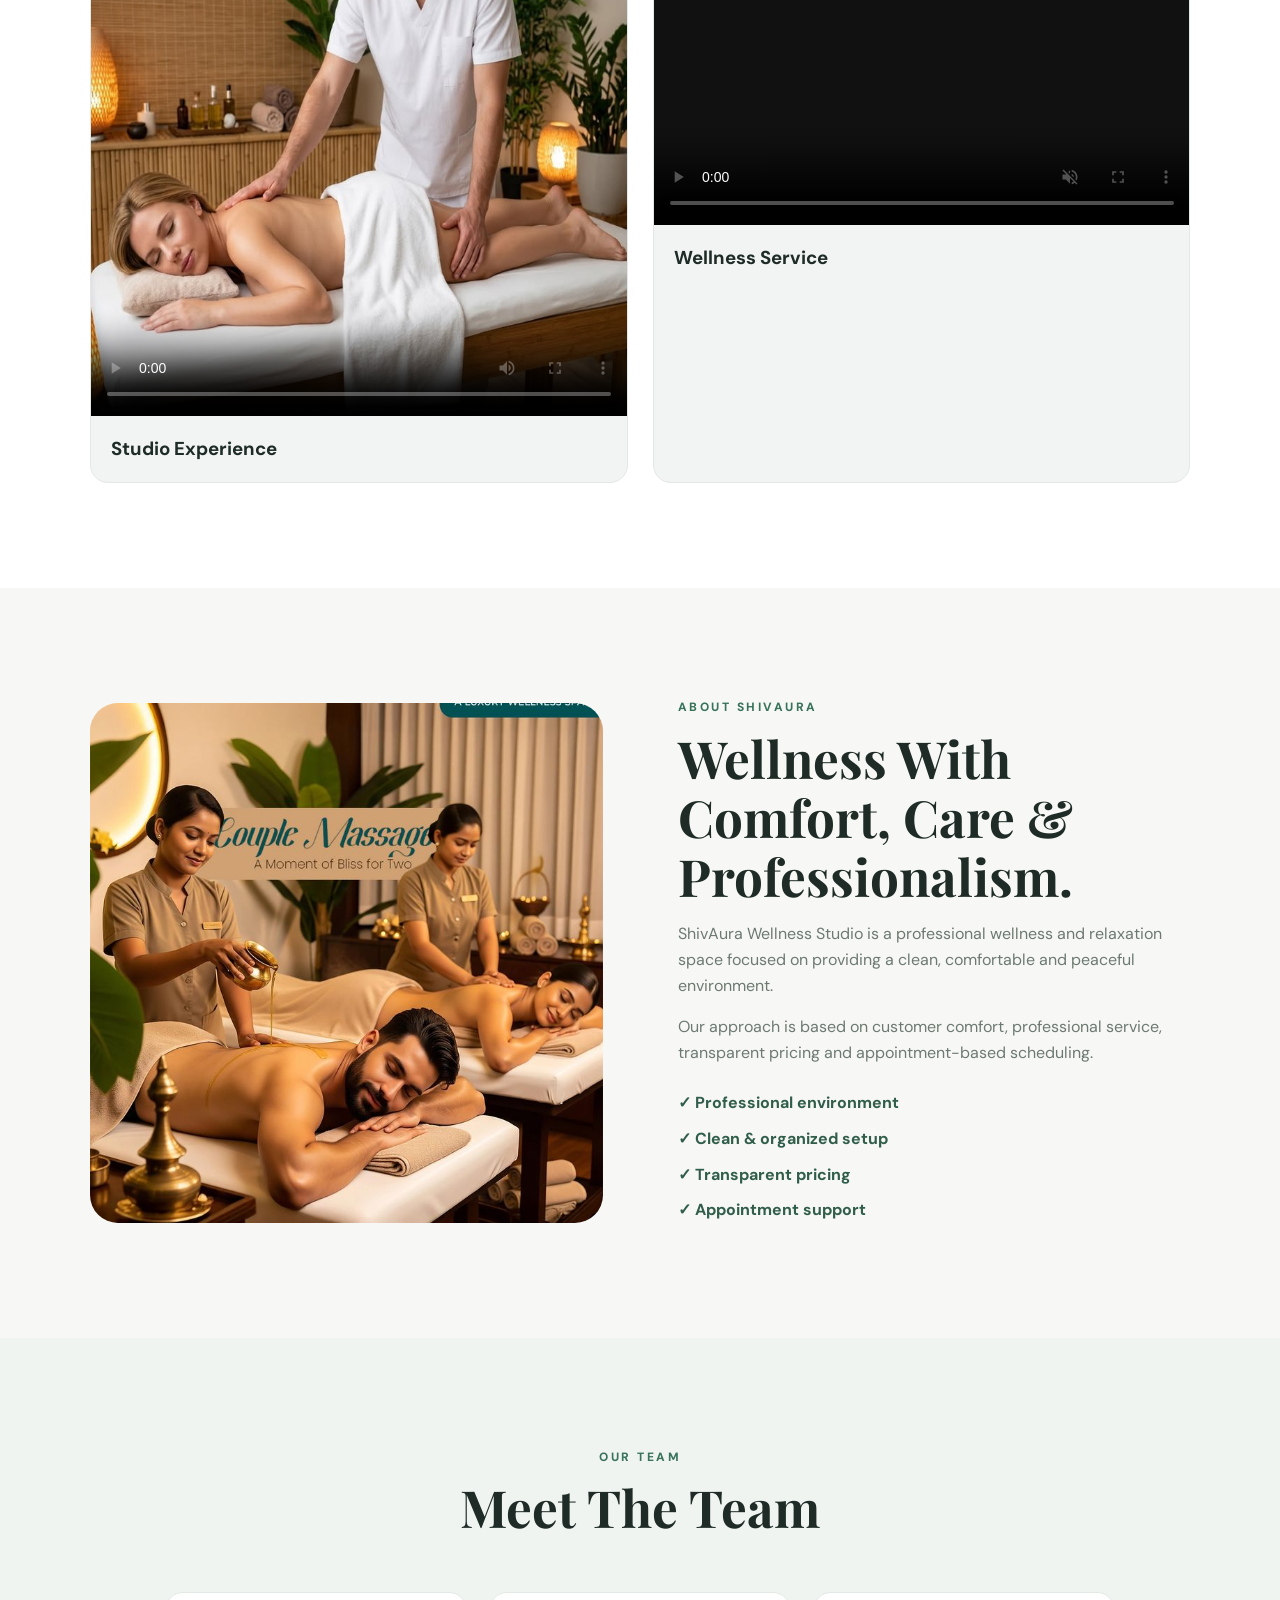
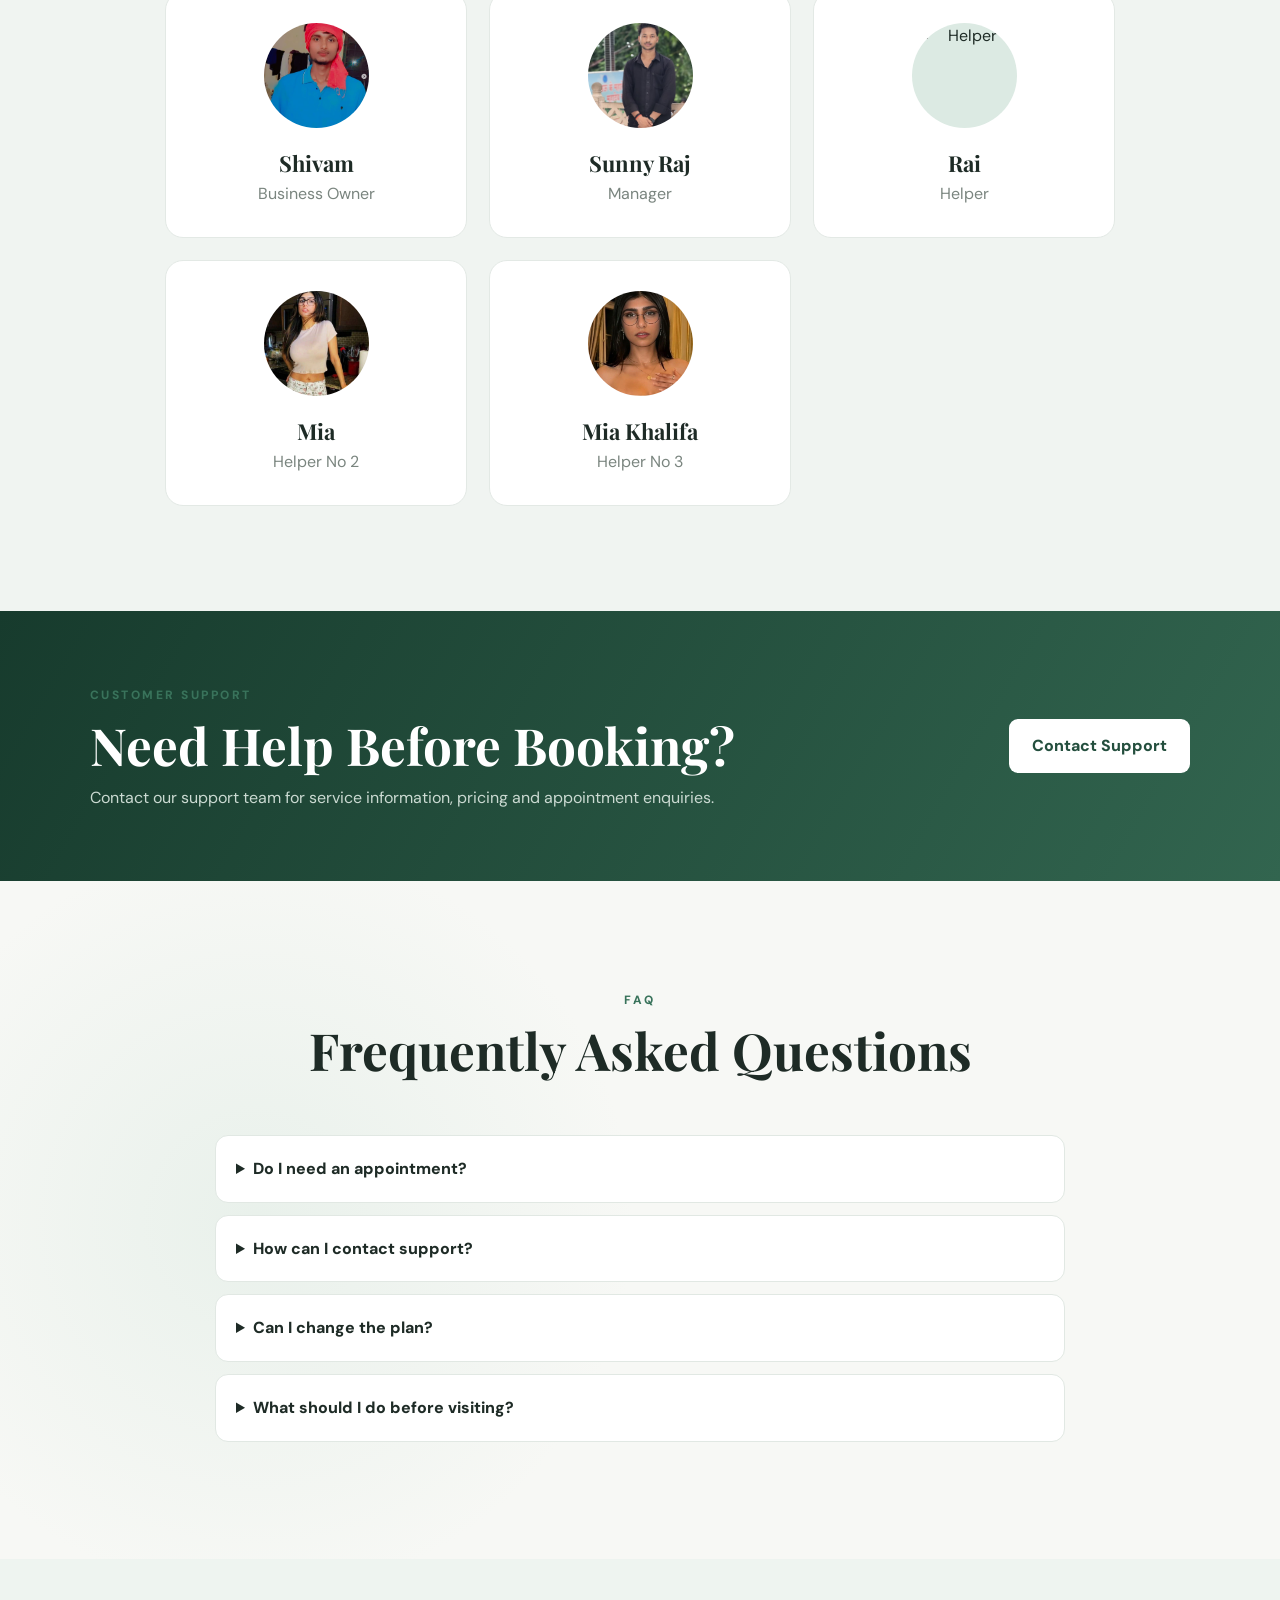
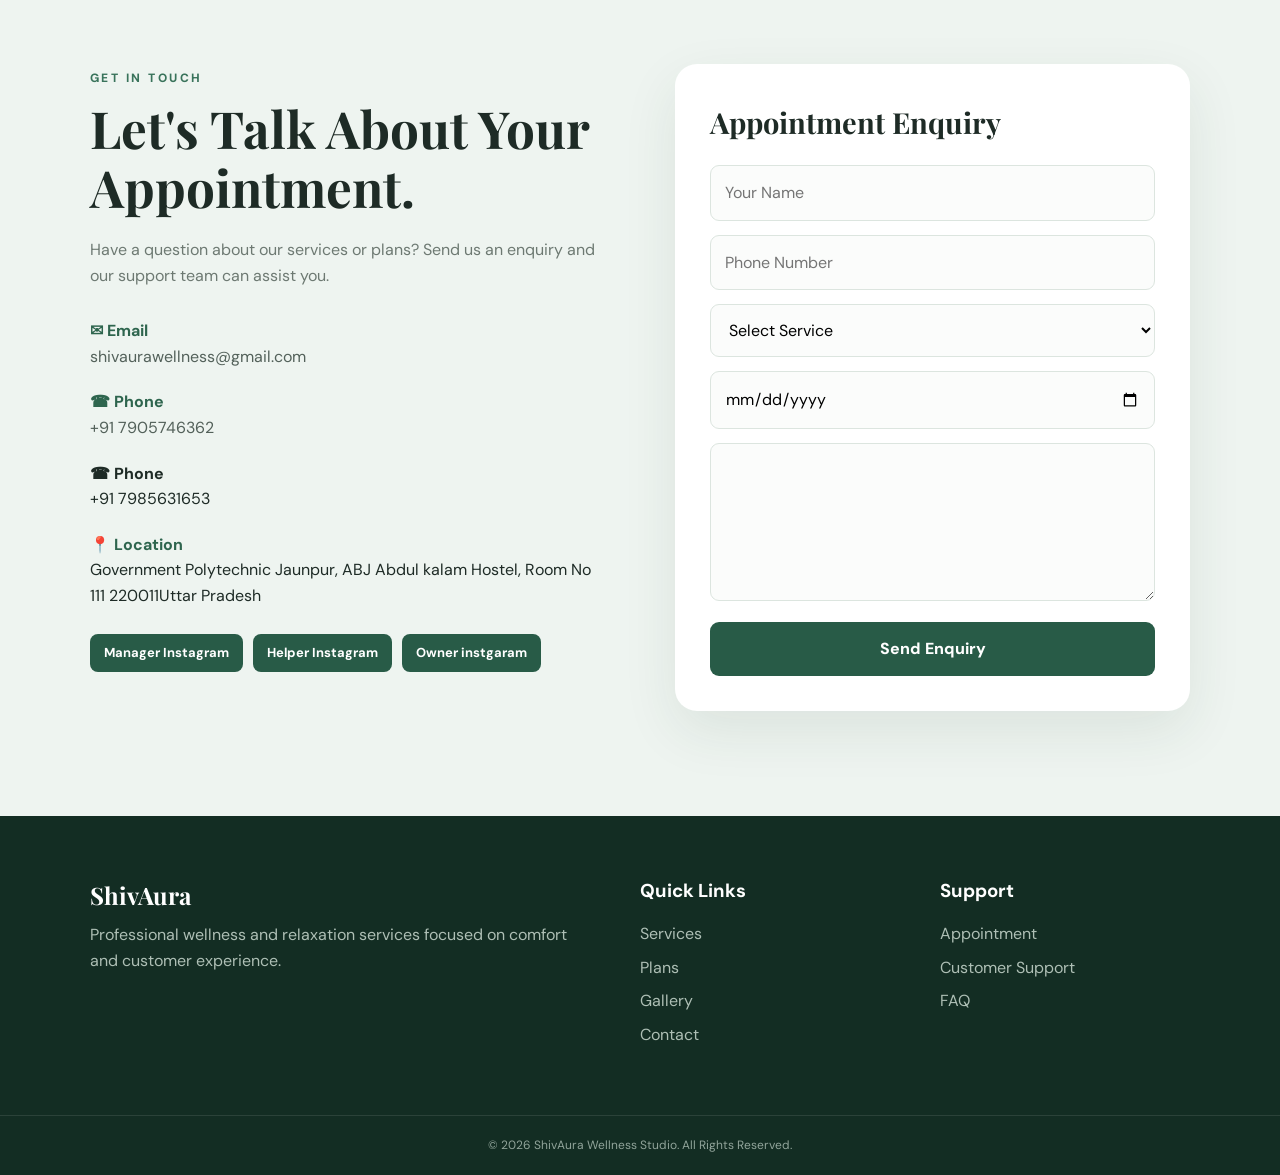
==== commit bb23b760: "Update index.html" ====
--- a/index.html
+++ b/index.html
@@ -650,7 +650,7 @@
 
             <!-- CHANGE IMAGE 3 -->
 
-            <img src="imagesmassage-9.png" alt="Professional wellness setup">
+            <!-- <img src="imagesmassage-9.png" alt="Professional wellness setup"> -->
 
             <!-- CHANGE IMAGE 4 -->
 
@@ -670,7 +670,7 @@
 
 
 
-            <img src="imagesmassage-12.png" alt="Wellness service">
+            <!-- <img src="imagesmassage-12.png" alt="Wellness service"> -->
 
         </div>
 
@@ -726,7 +726,7 @@
 
             <div class="video-card">
 
-                <video controls poster="imagesmassage-12.png" autoplay muted >
+                <video controls poster="imagesmassage-6.png" autoplay muted >
 
                     <source src="video1.mp4" type="video/mp4">
 
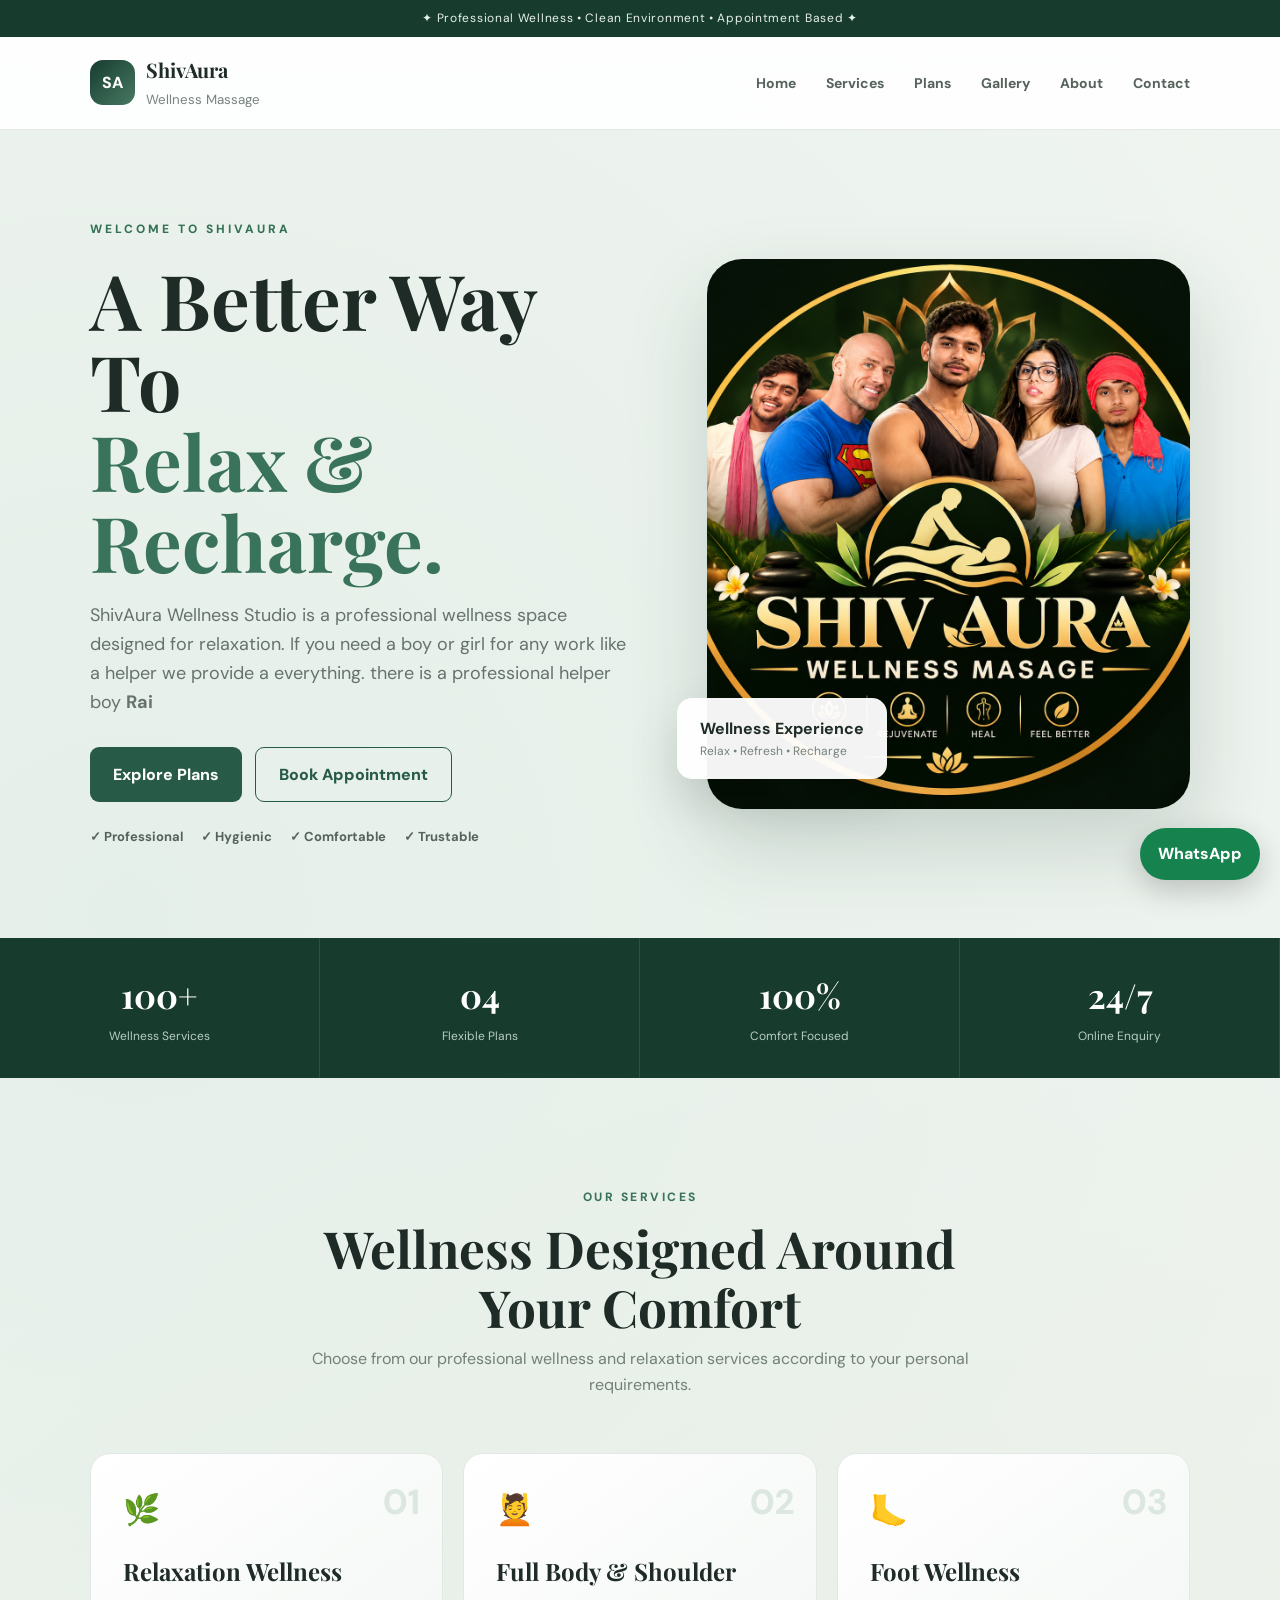
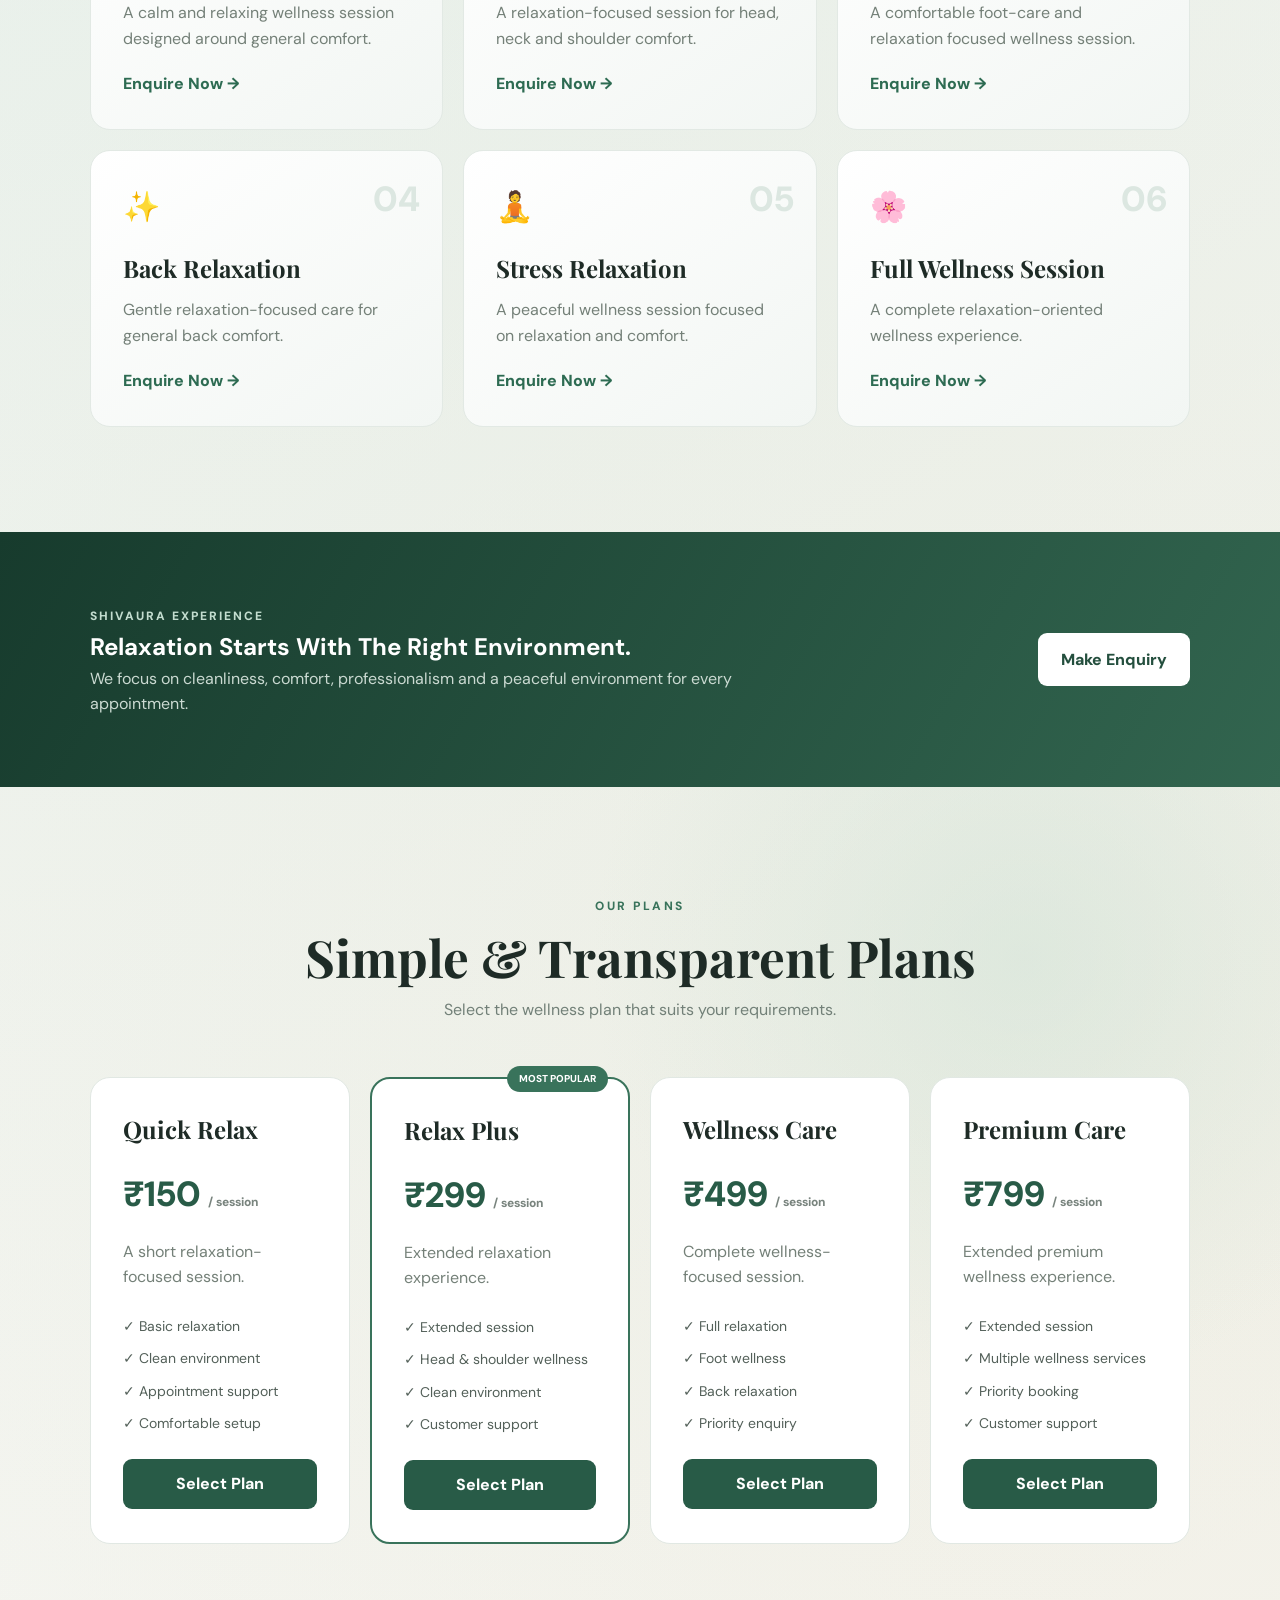
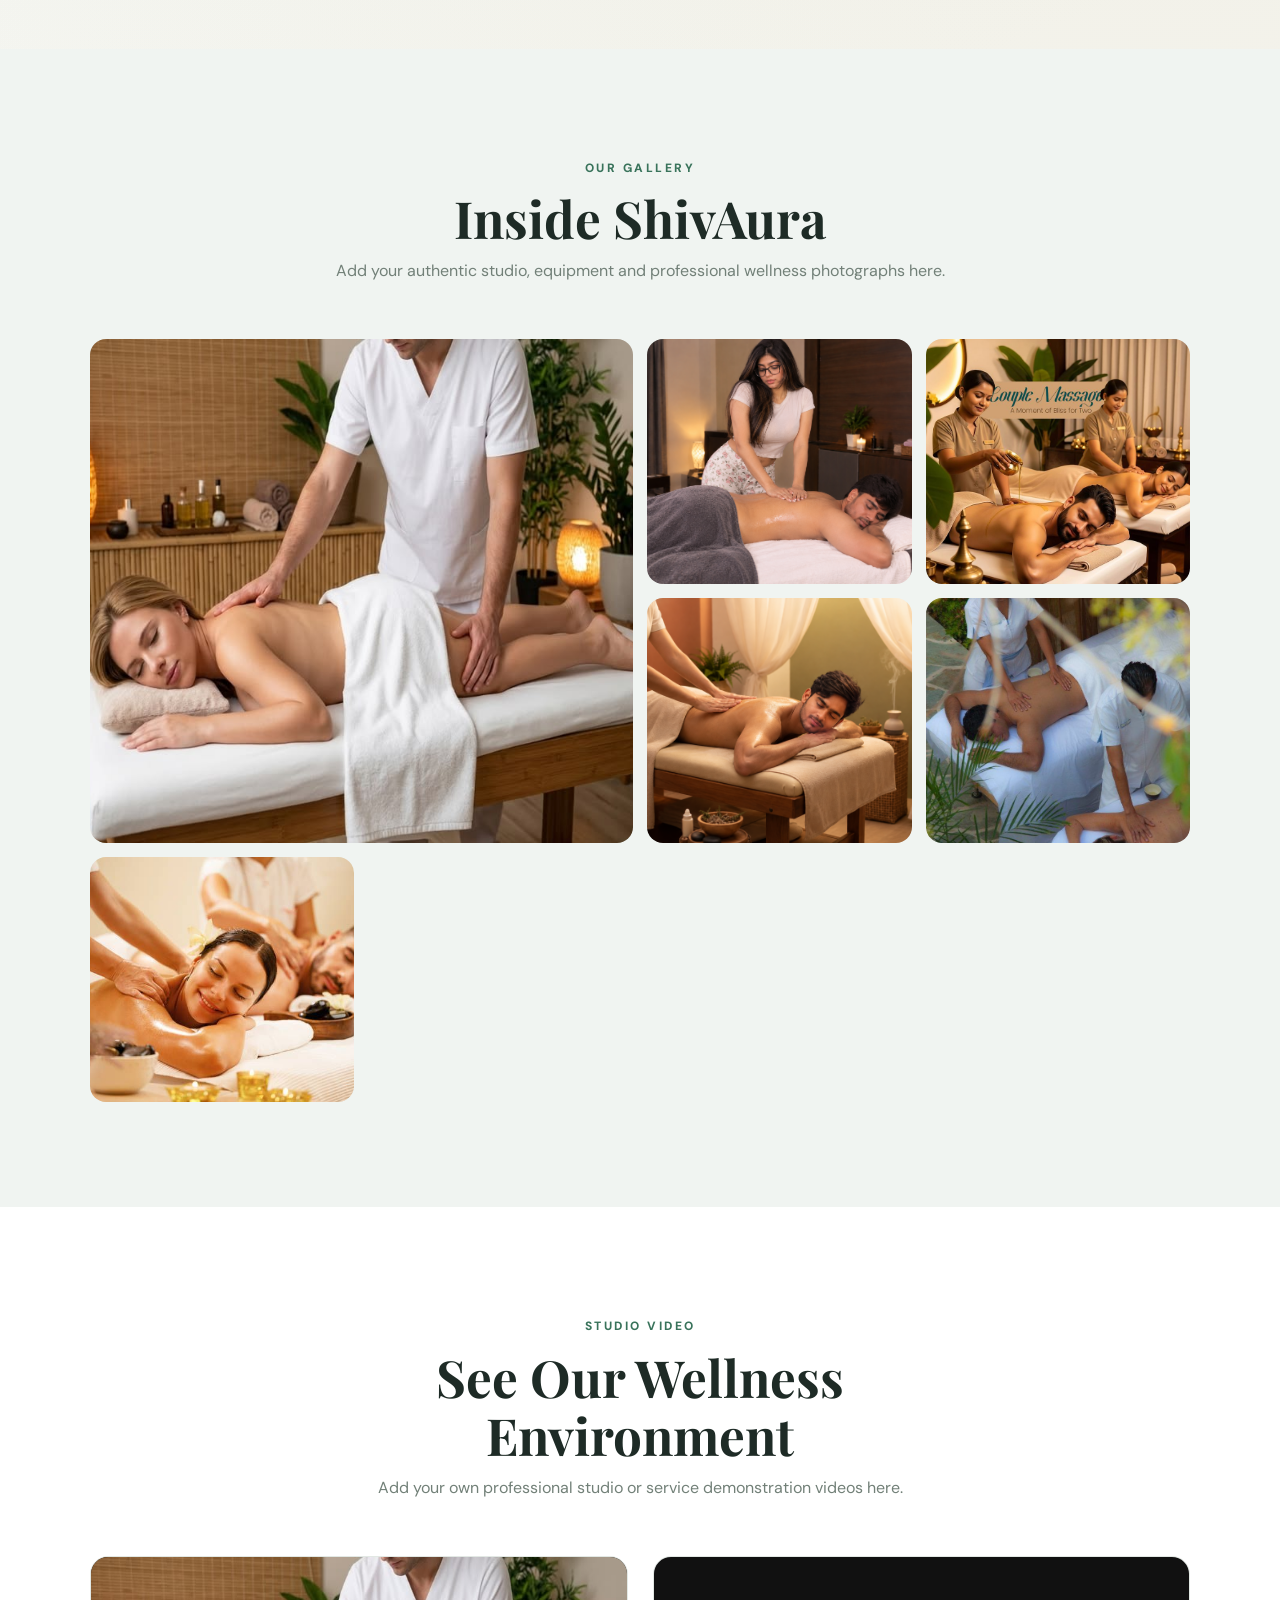
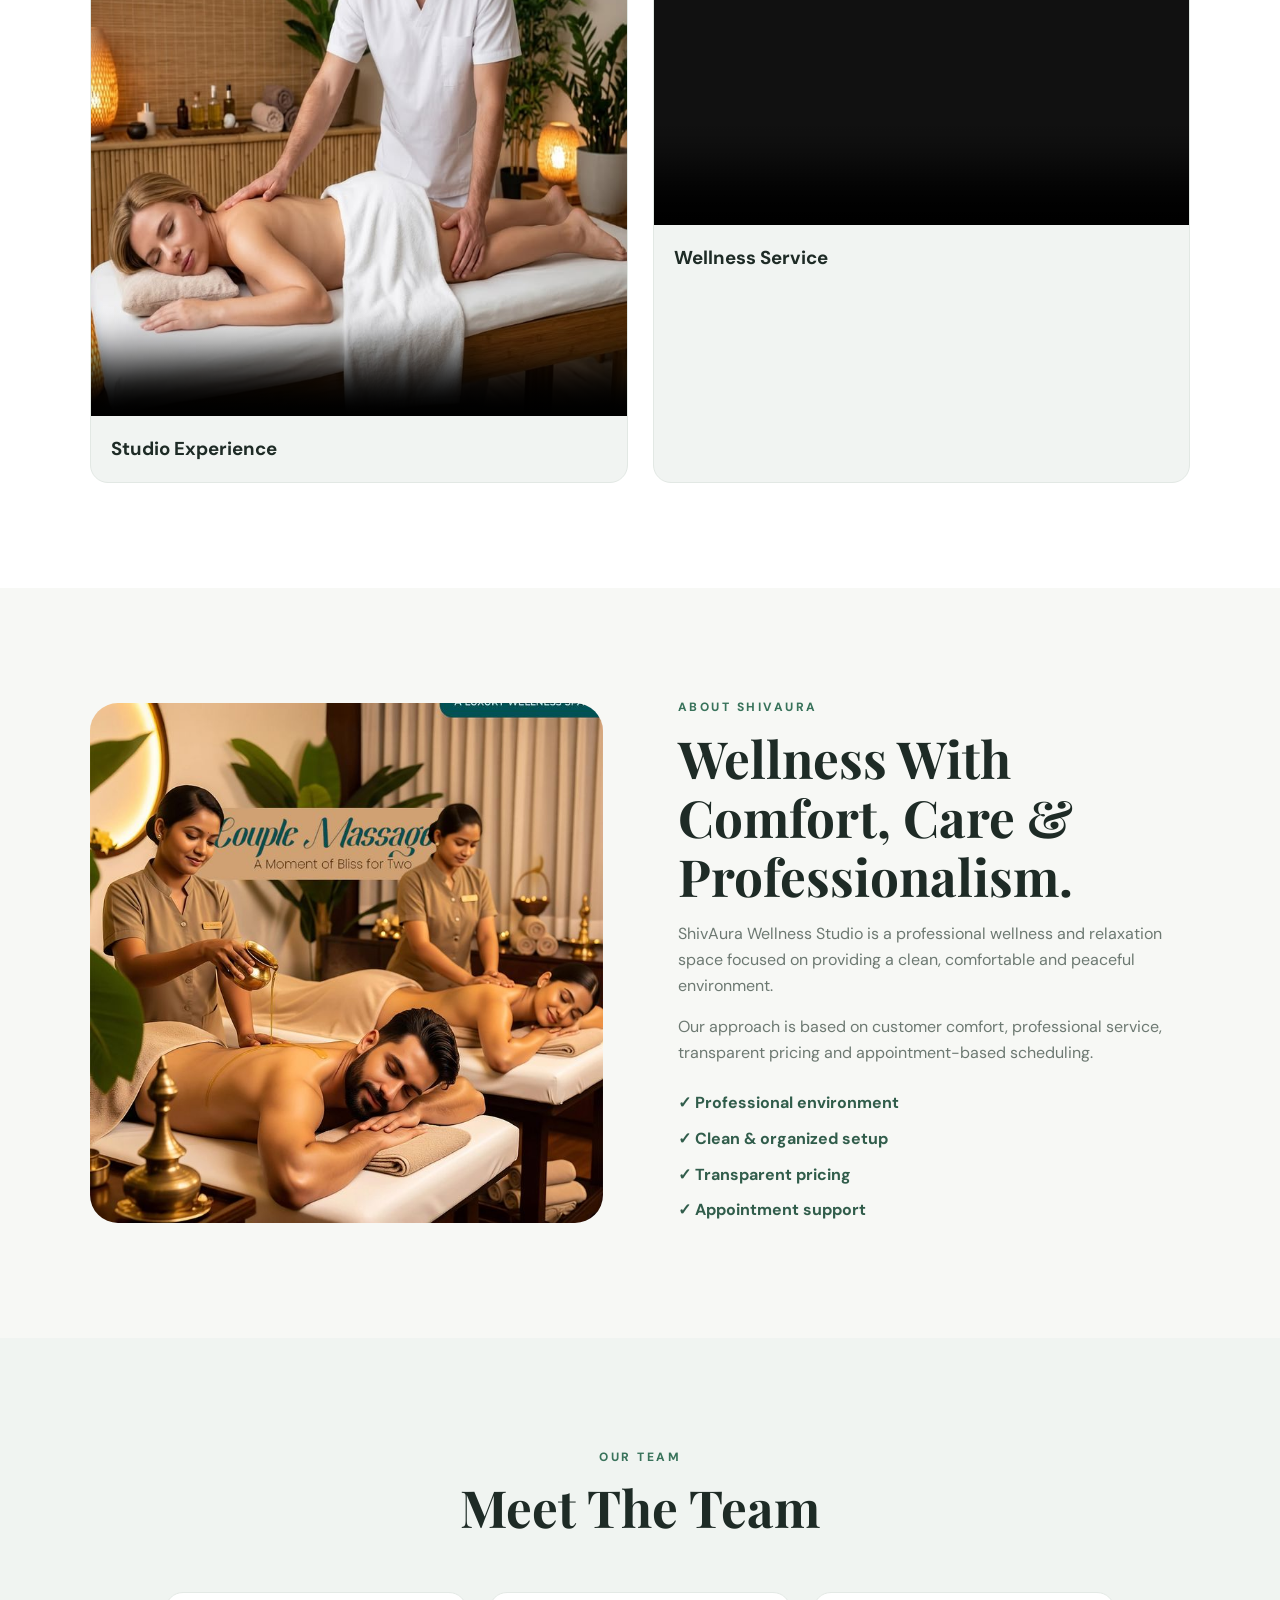
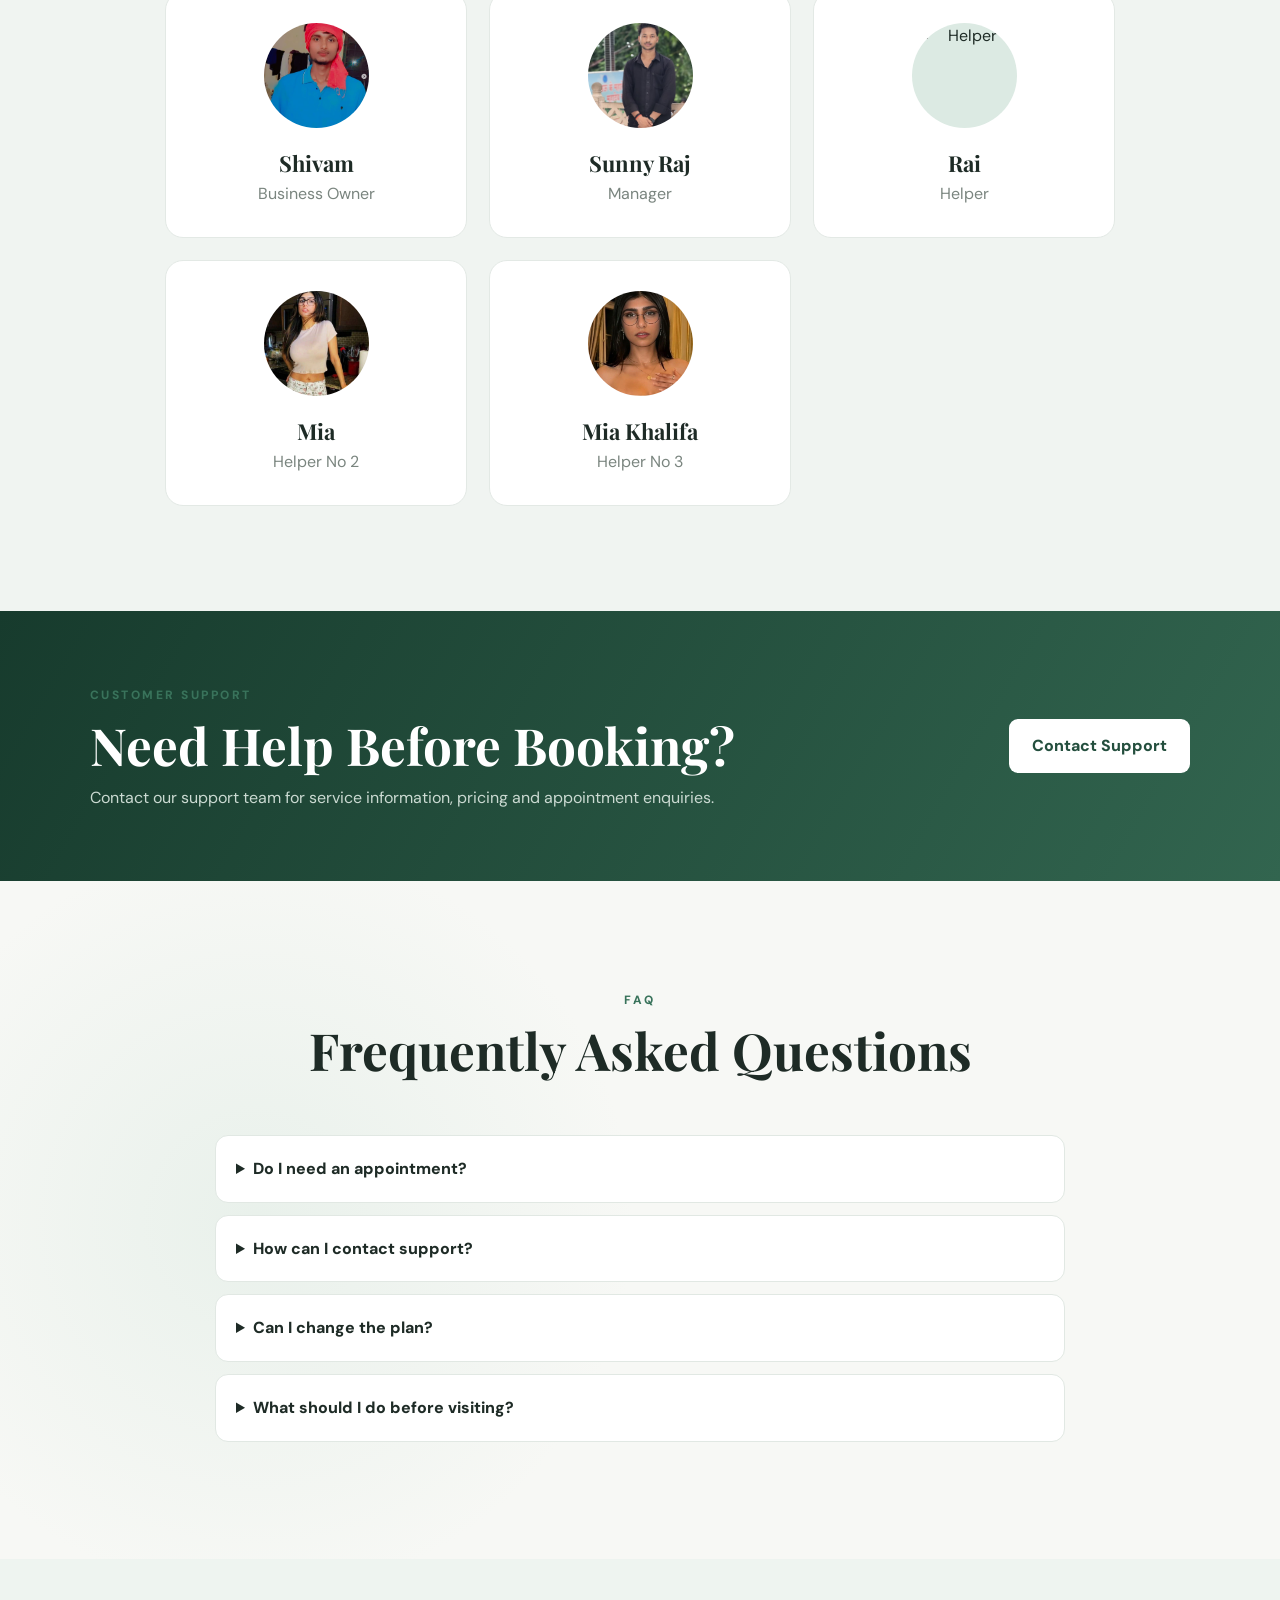
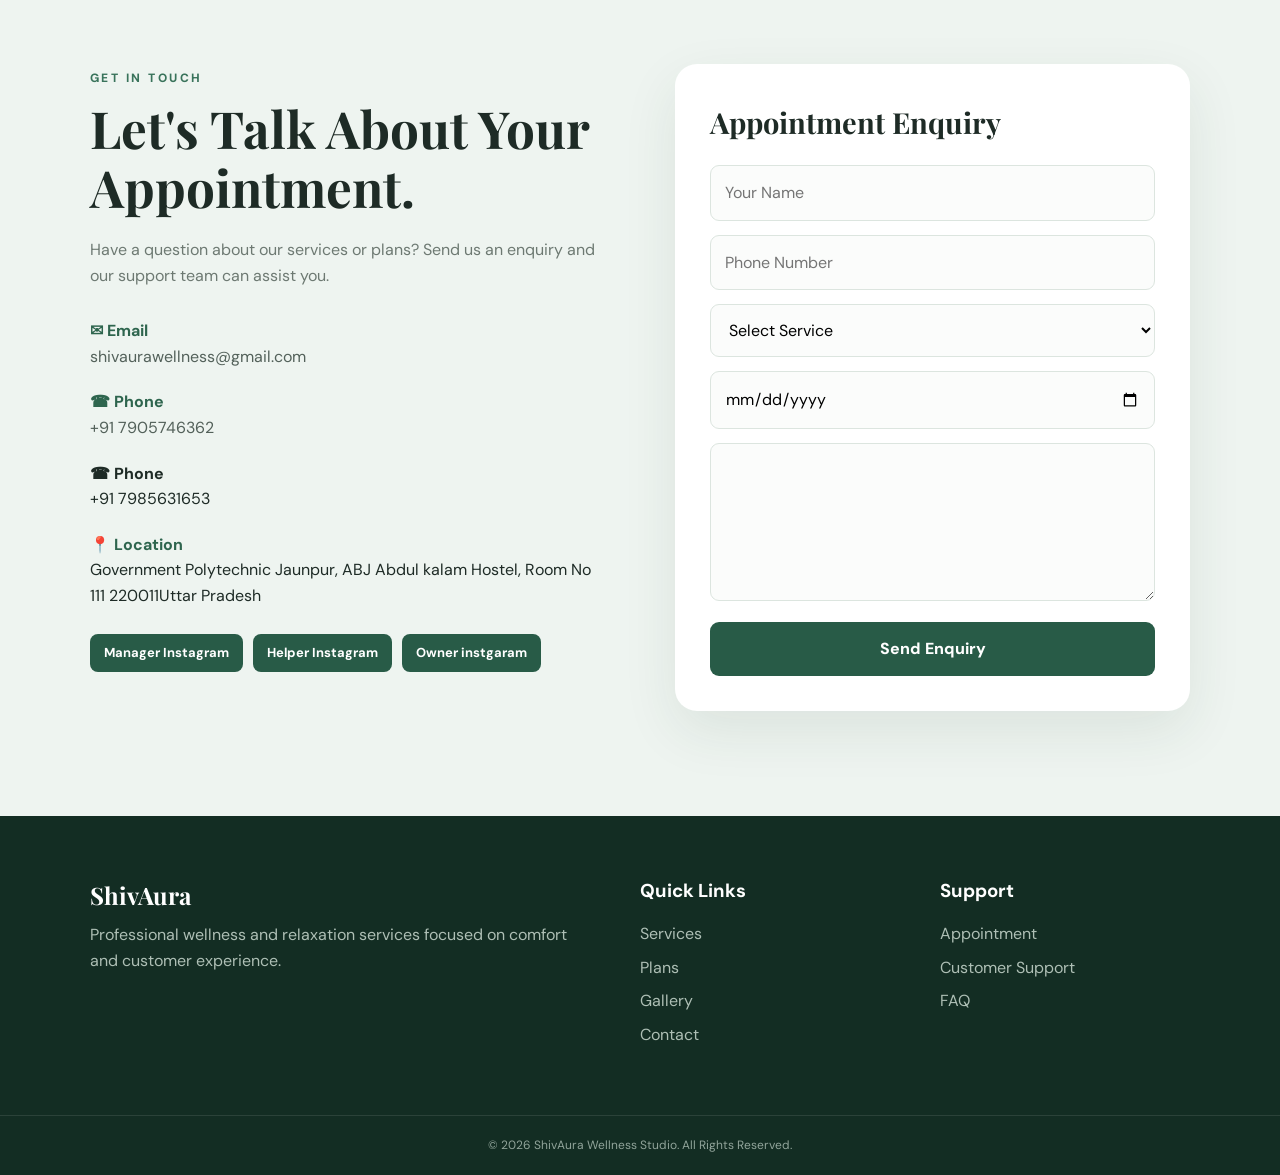
==== commit 5a789088: "Update index.html" ====
--- a/index.html
+++ b/index.html
@@ -658,7 +658,7 @@
 
             <!-- CHANGE IMAGE 5 -->
 
-            <img src="imagesmassage-10.png" alt="Wellness equipment">
+            <img src="imagesmassage-8.png" alt="Wellness equipment">
 
             <!-- CHANGE IMAGE 6 -->
 
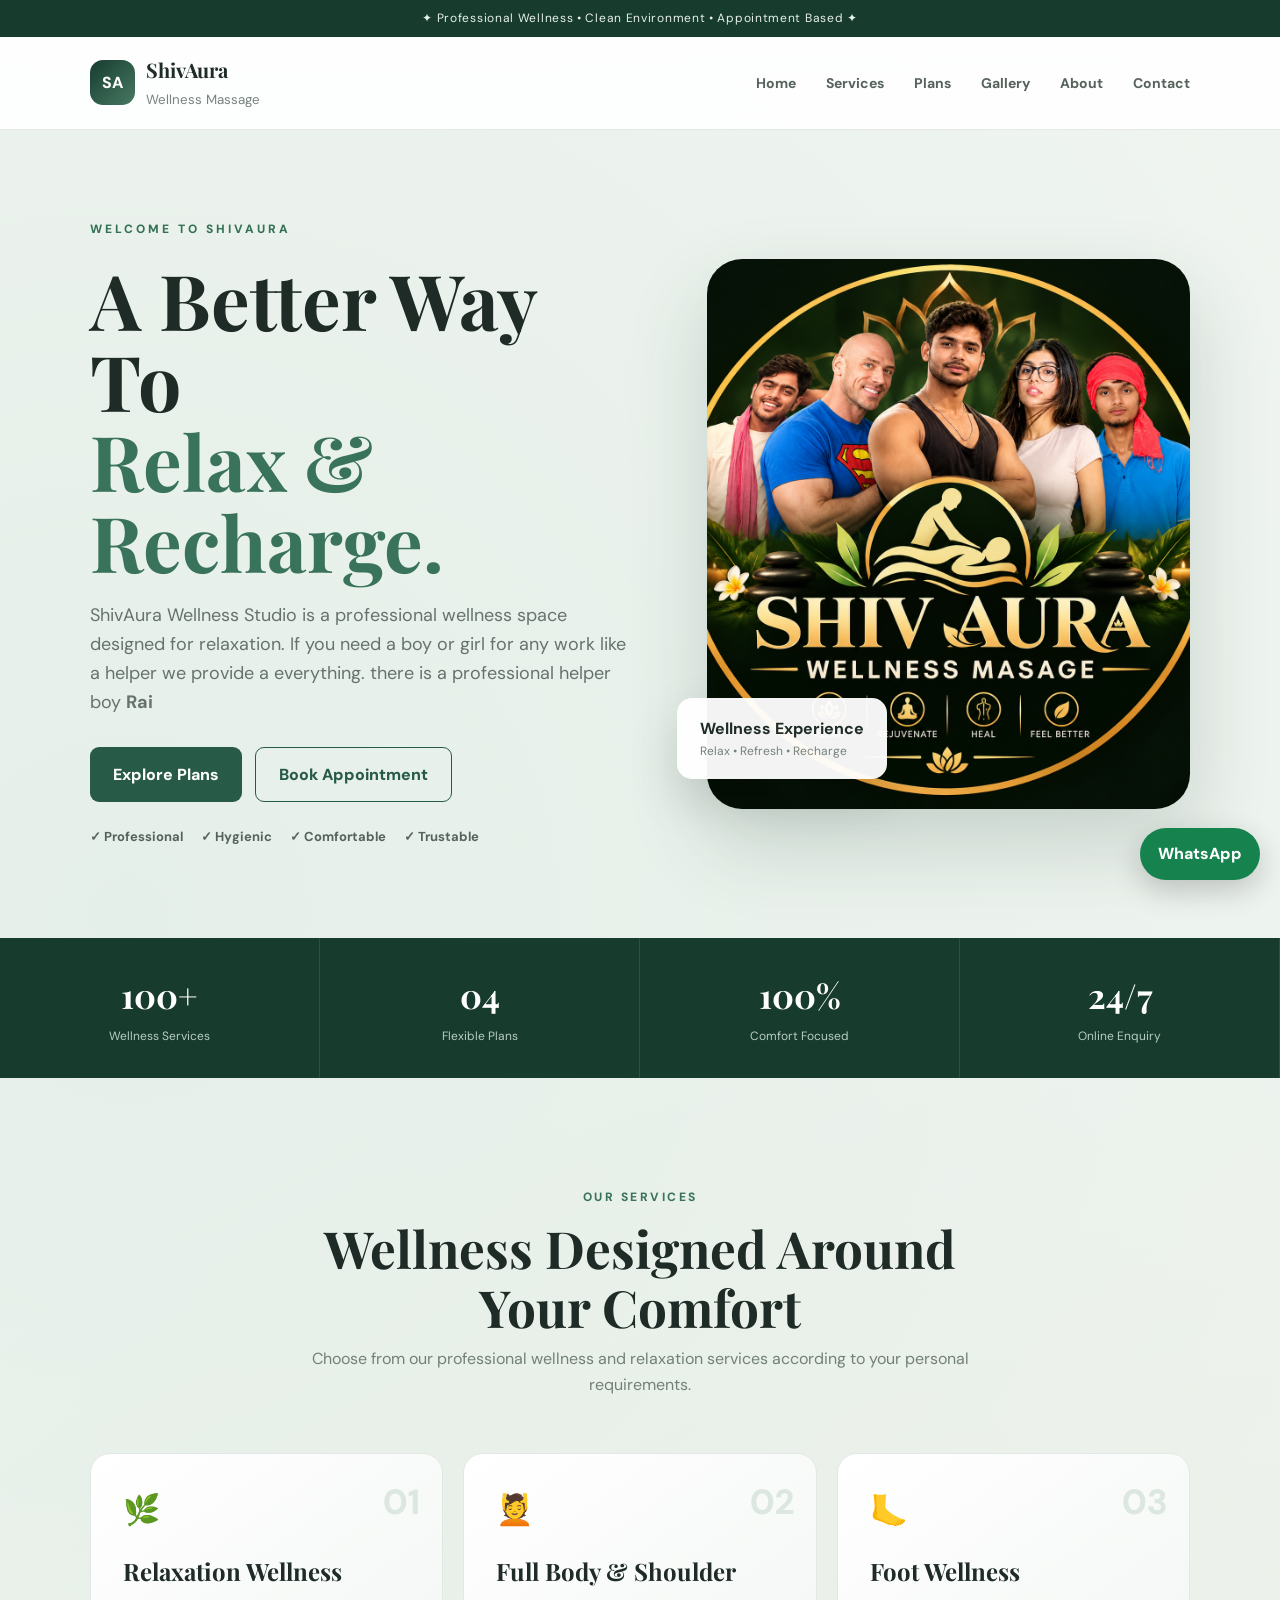
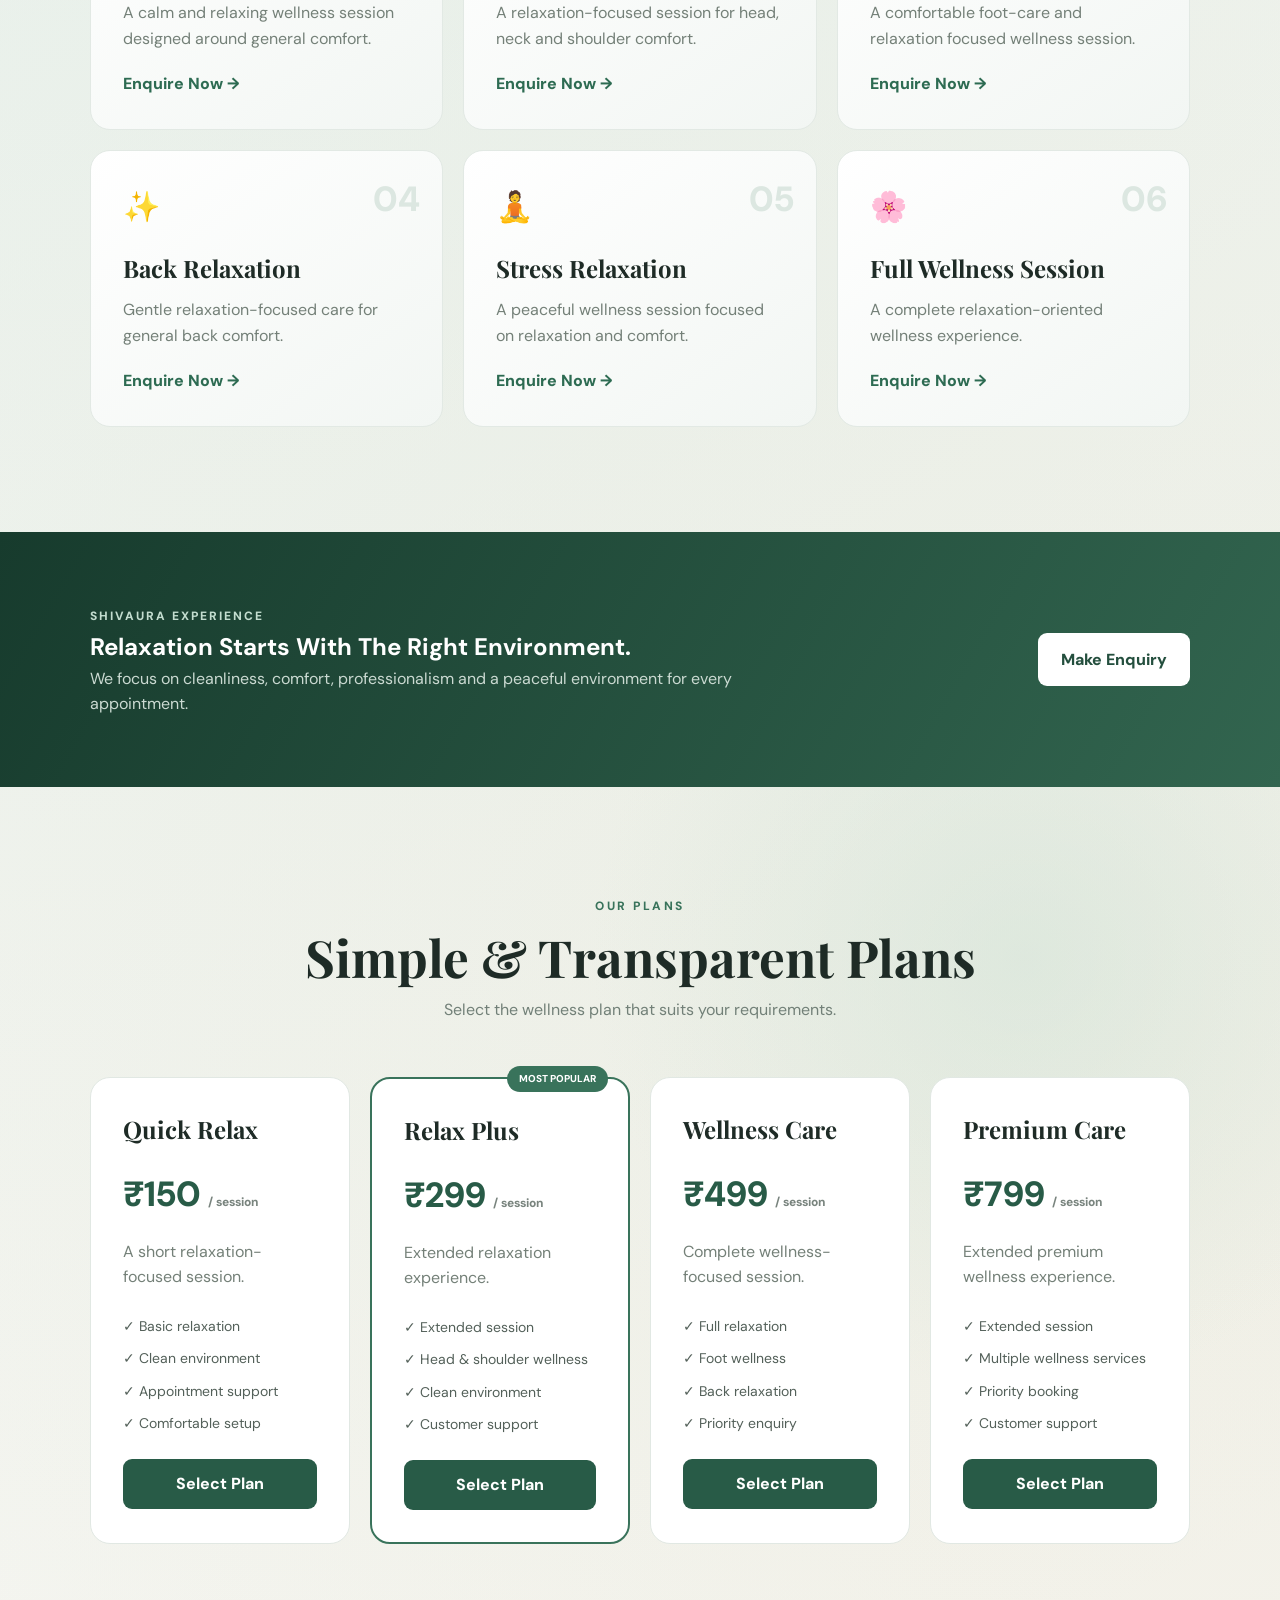
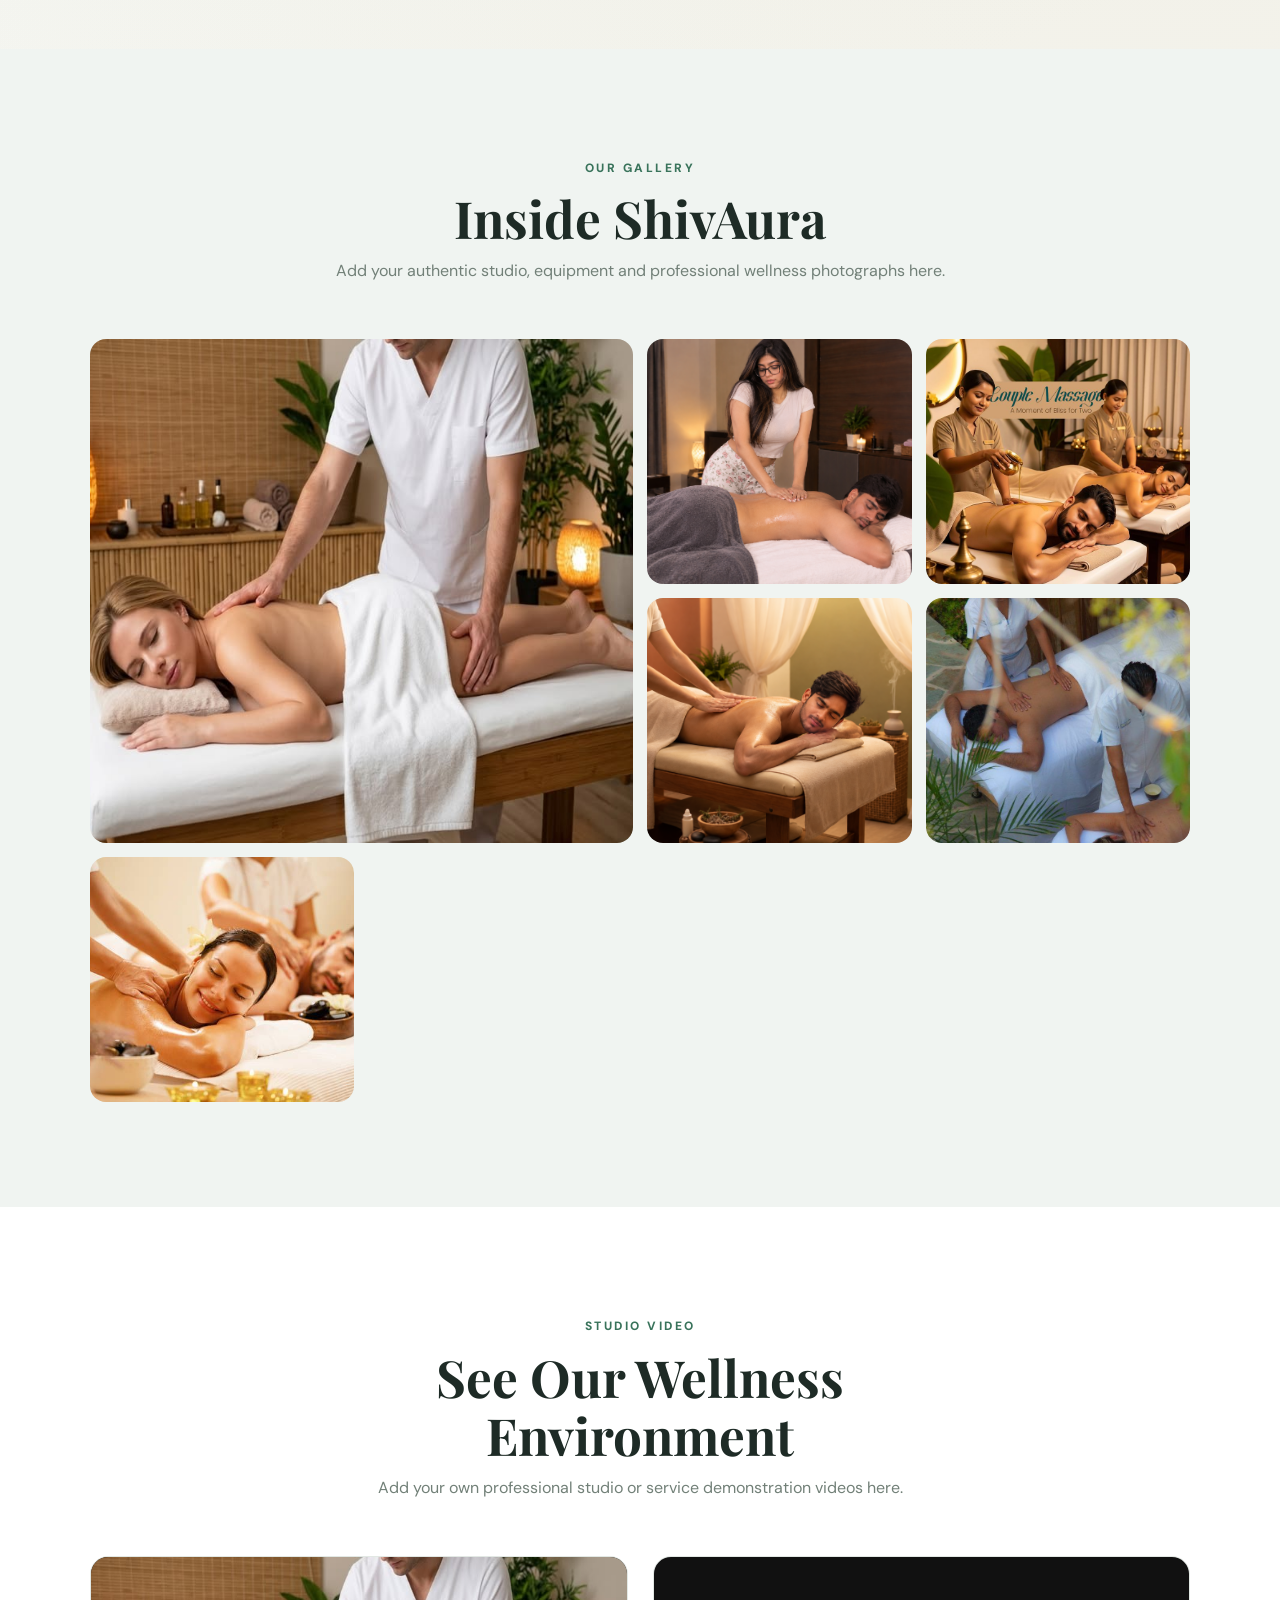
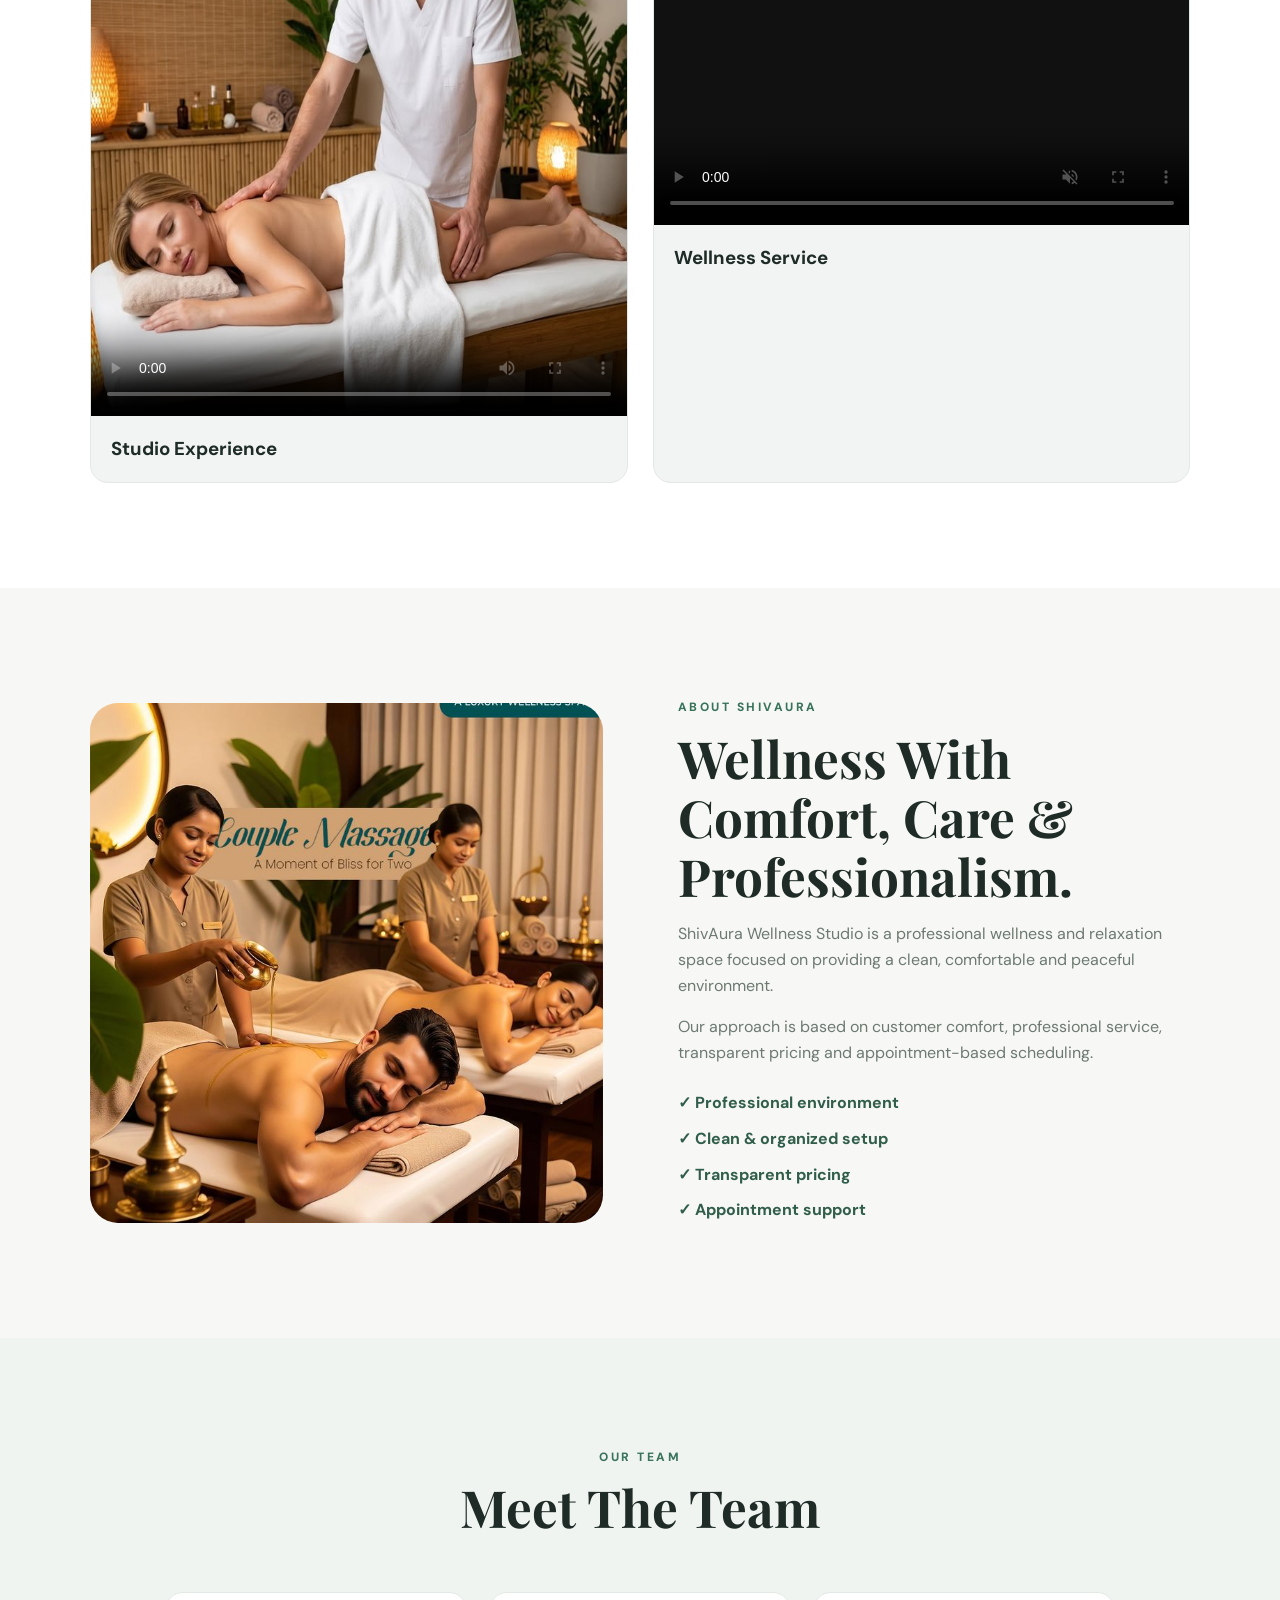
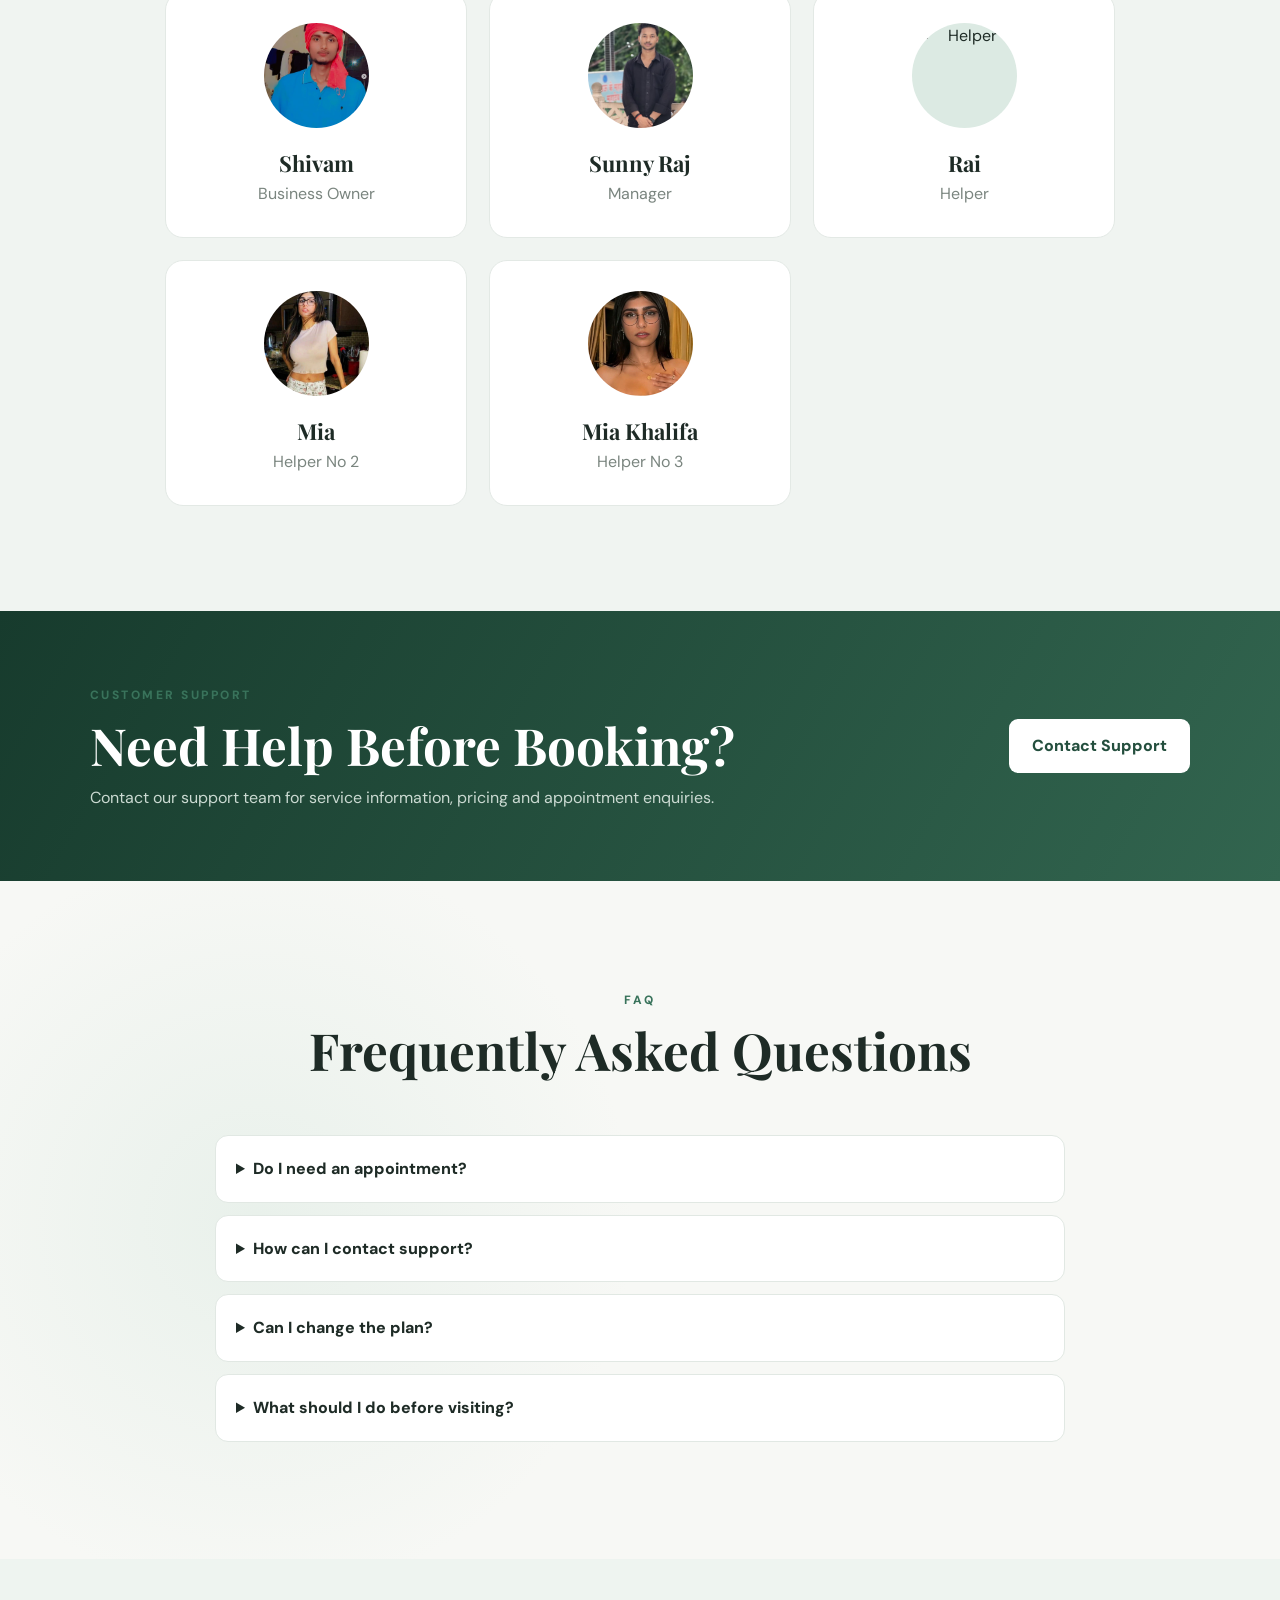
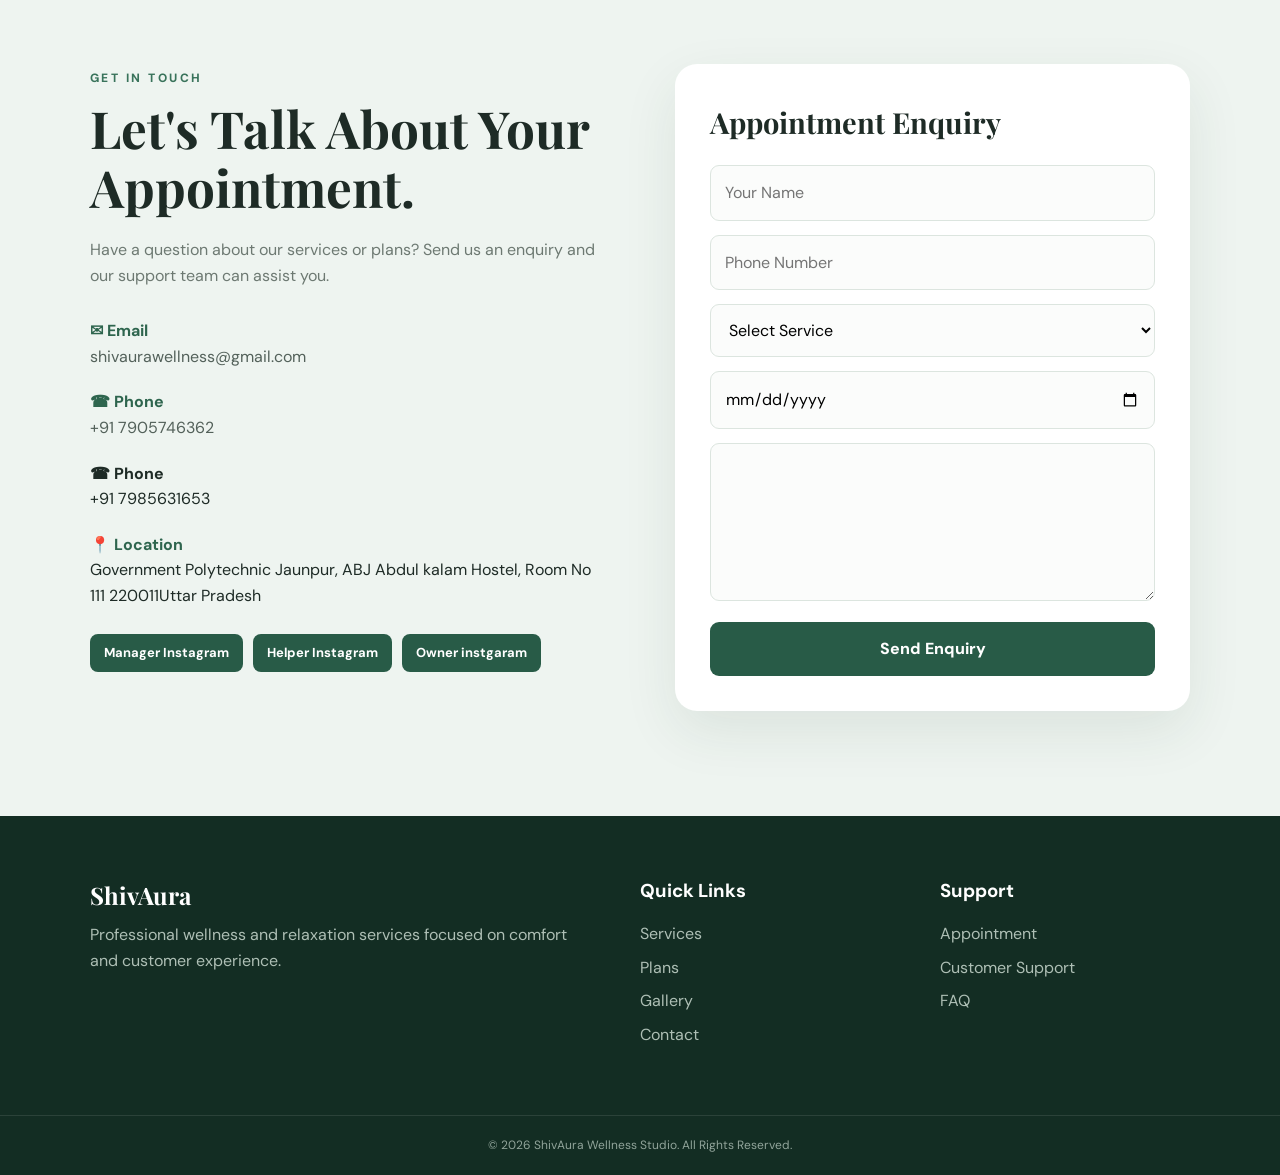
==== commit c52ae38e: "Update index.html" ====
--- a/index.html
+++ b/index.html
@@ -726,7 +726,7 @@
 
             <div class="video-card">
 
-                <video controls poster="imagesmassage-6.png" autoplay muted >
+                <video controls poster="imagesmassage-6.png"  muted >
 
                     <source src="video1.mp4" type="video/mp4">
 
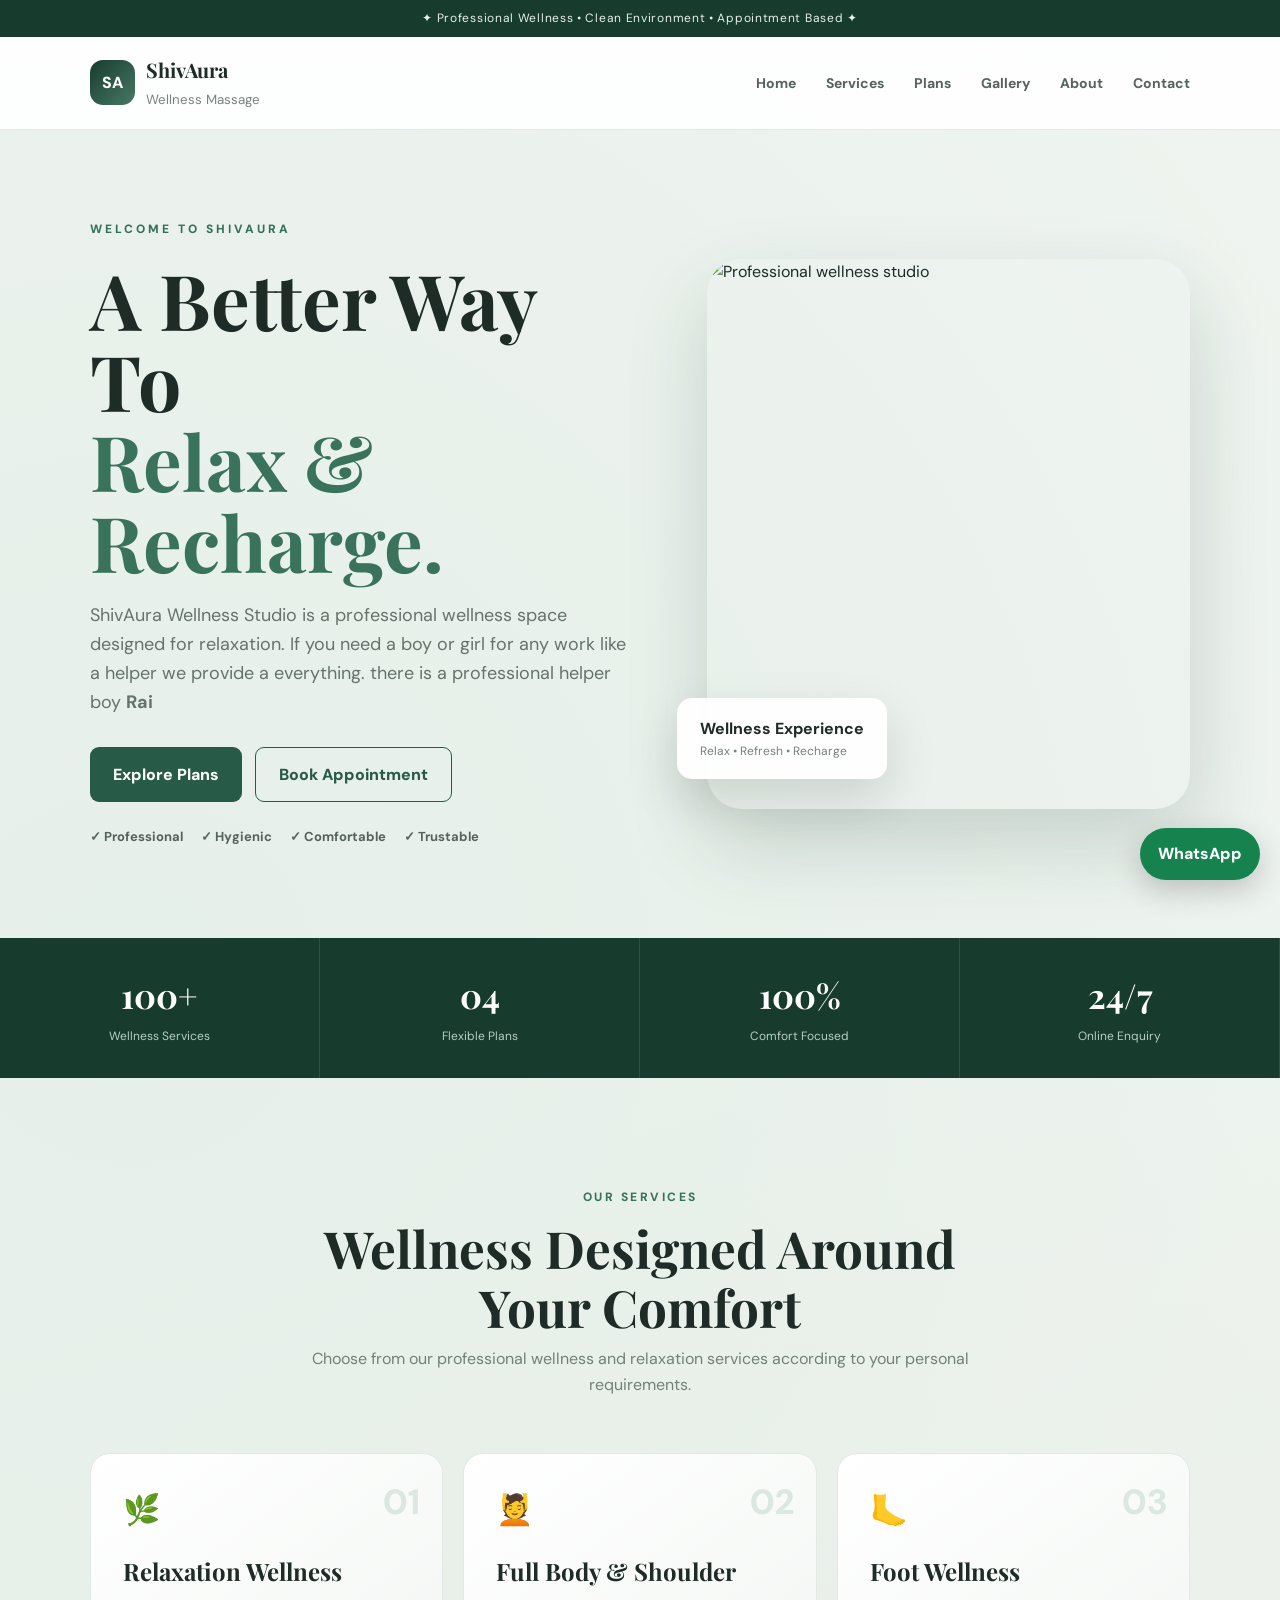
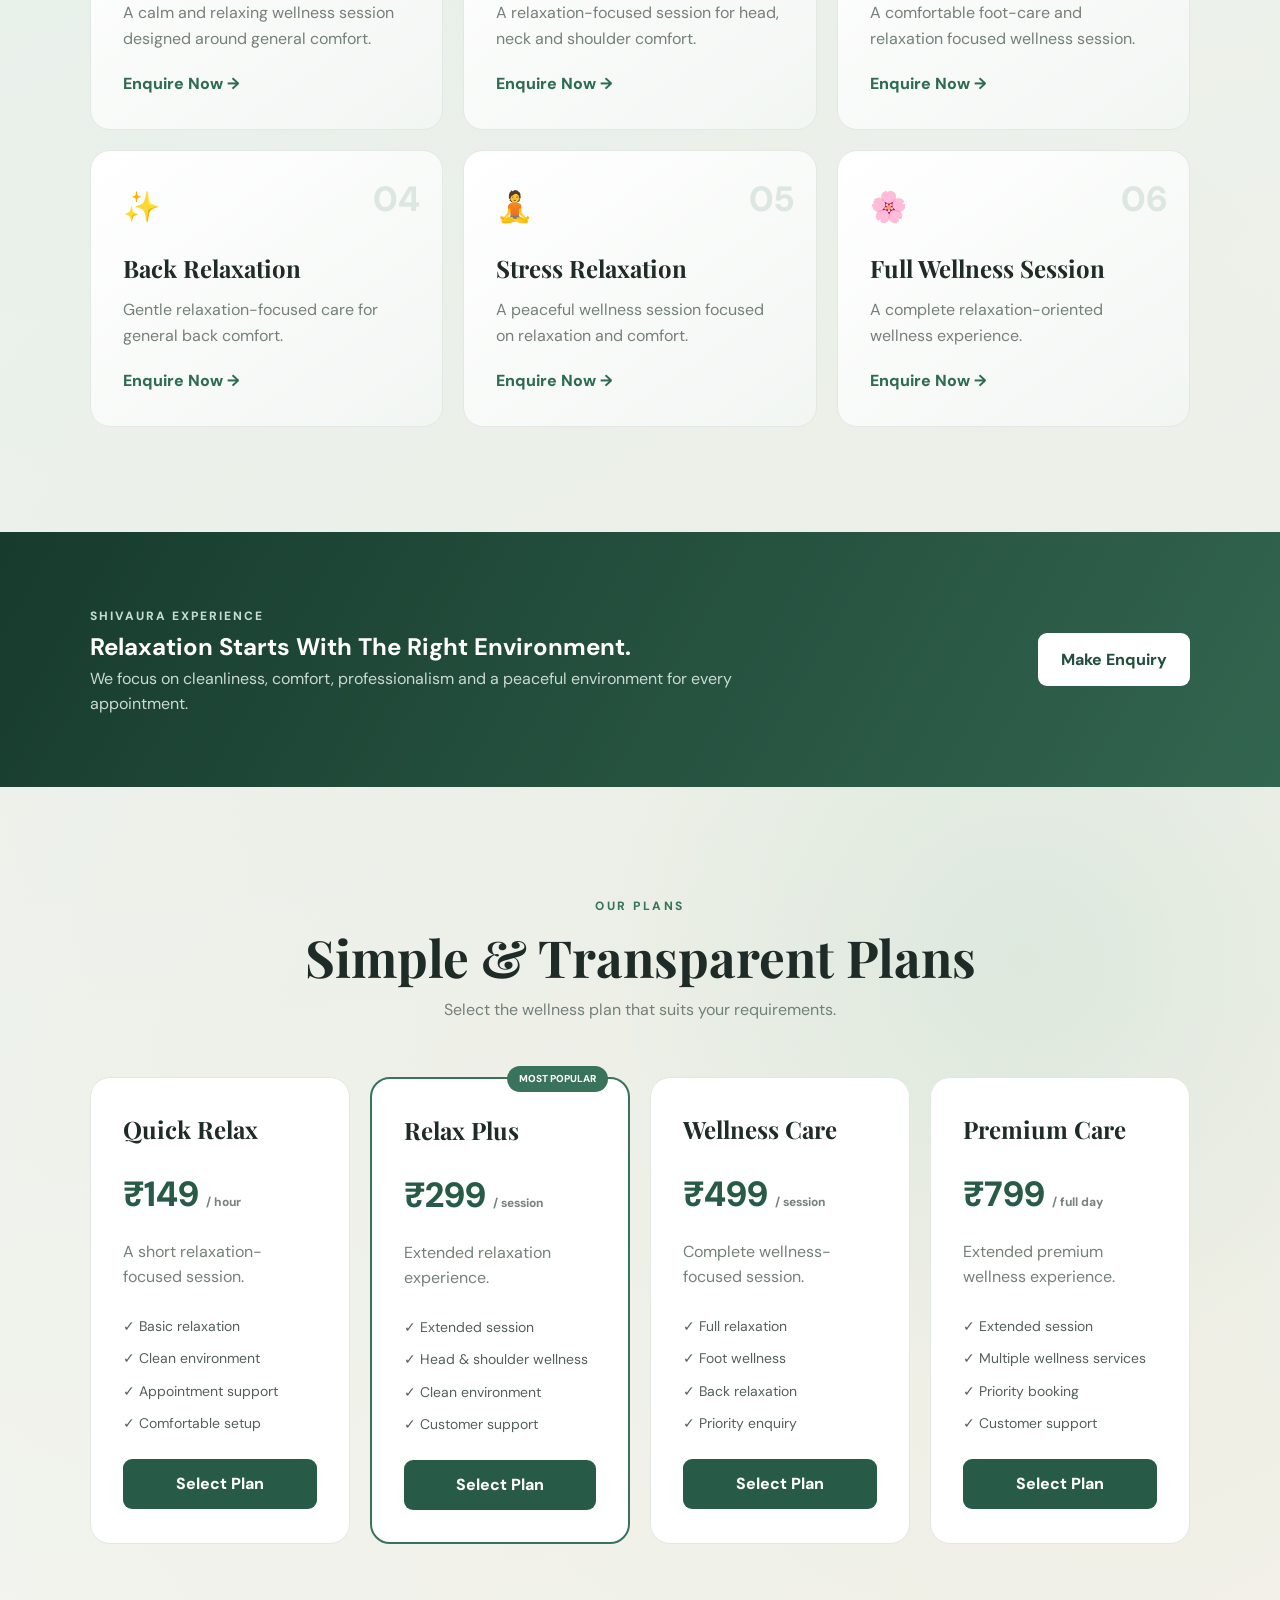
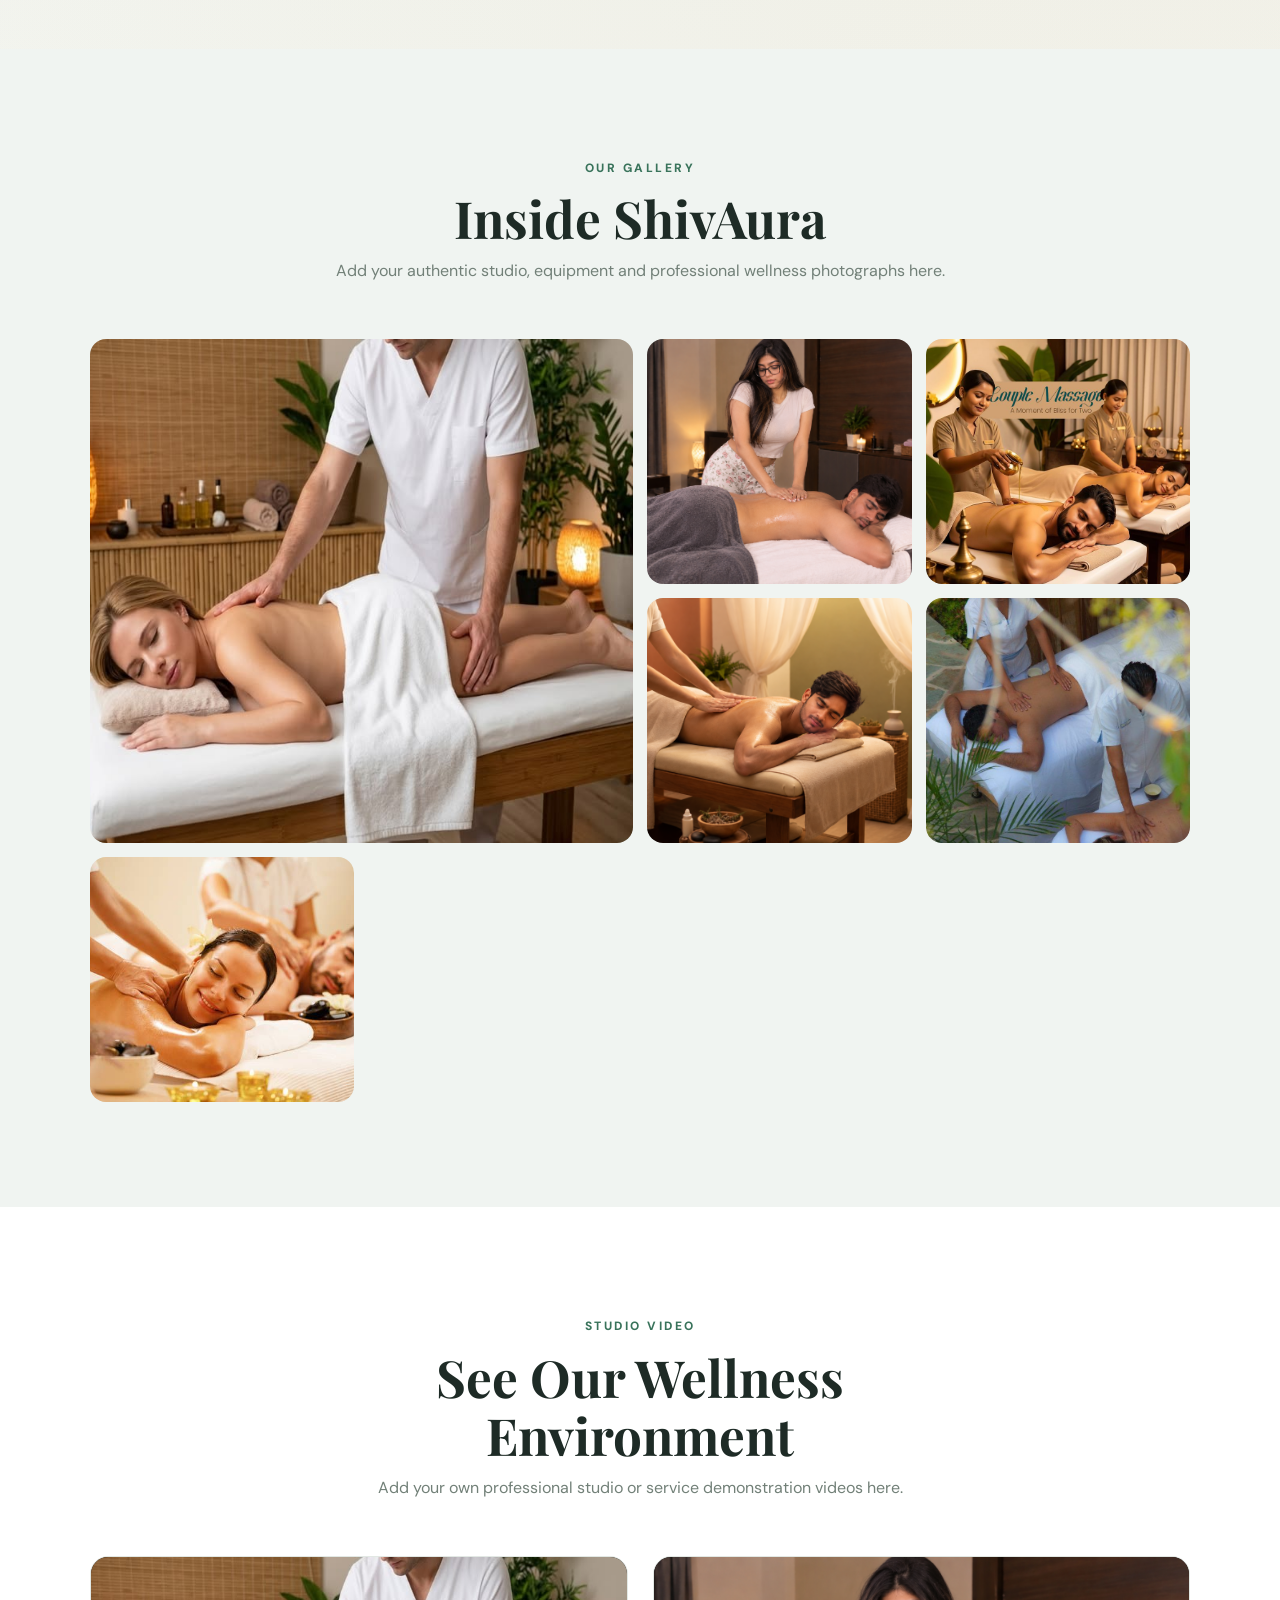
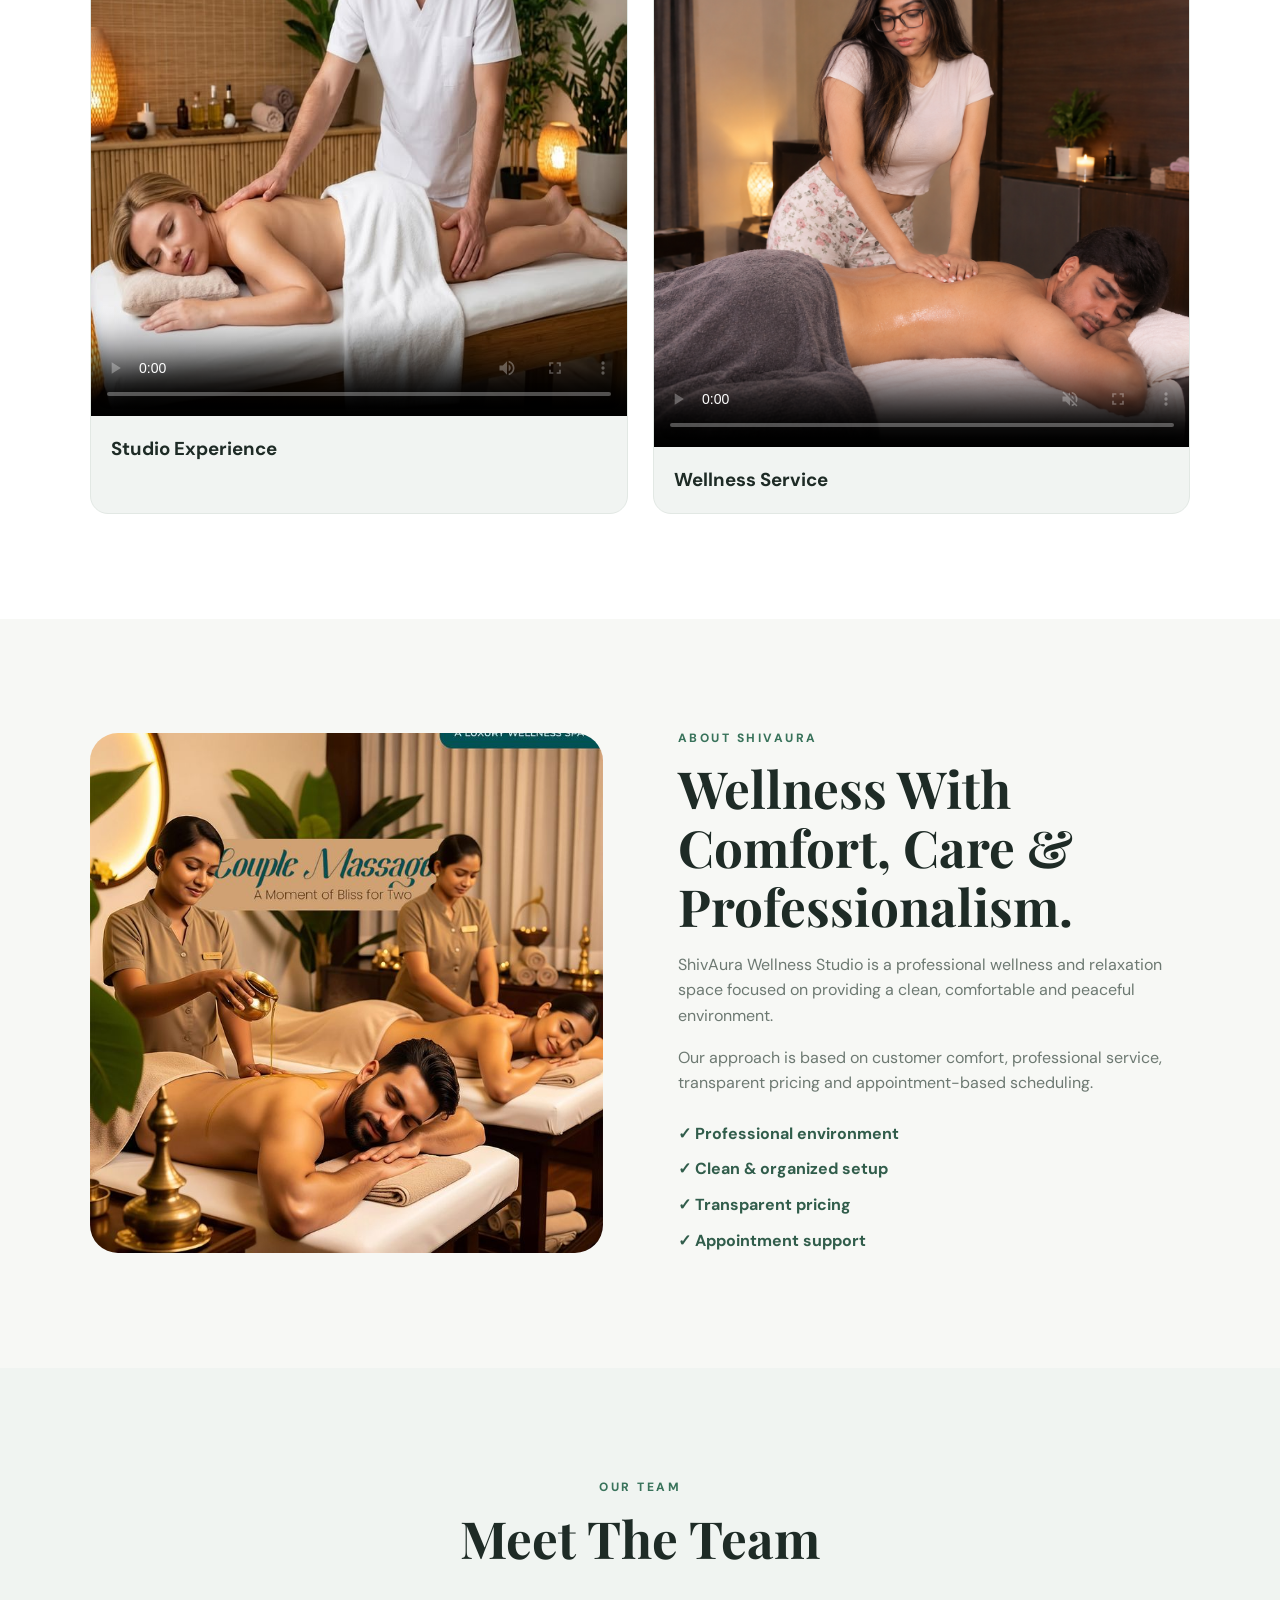
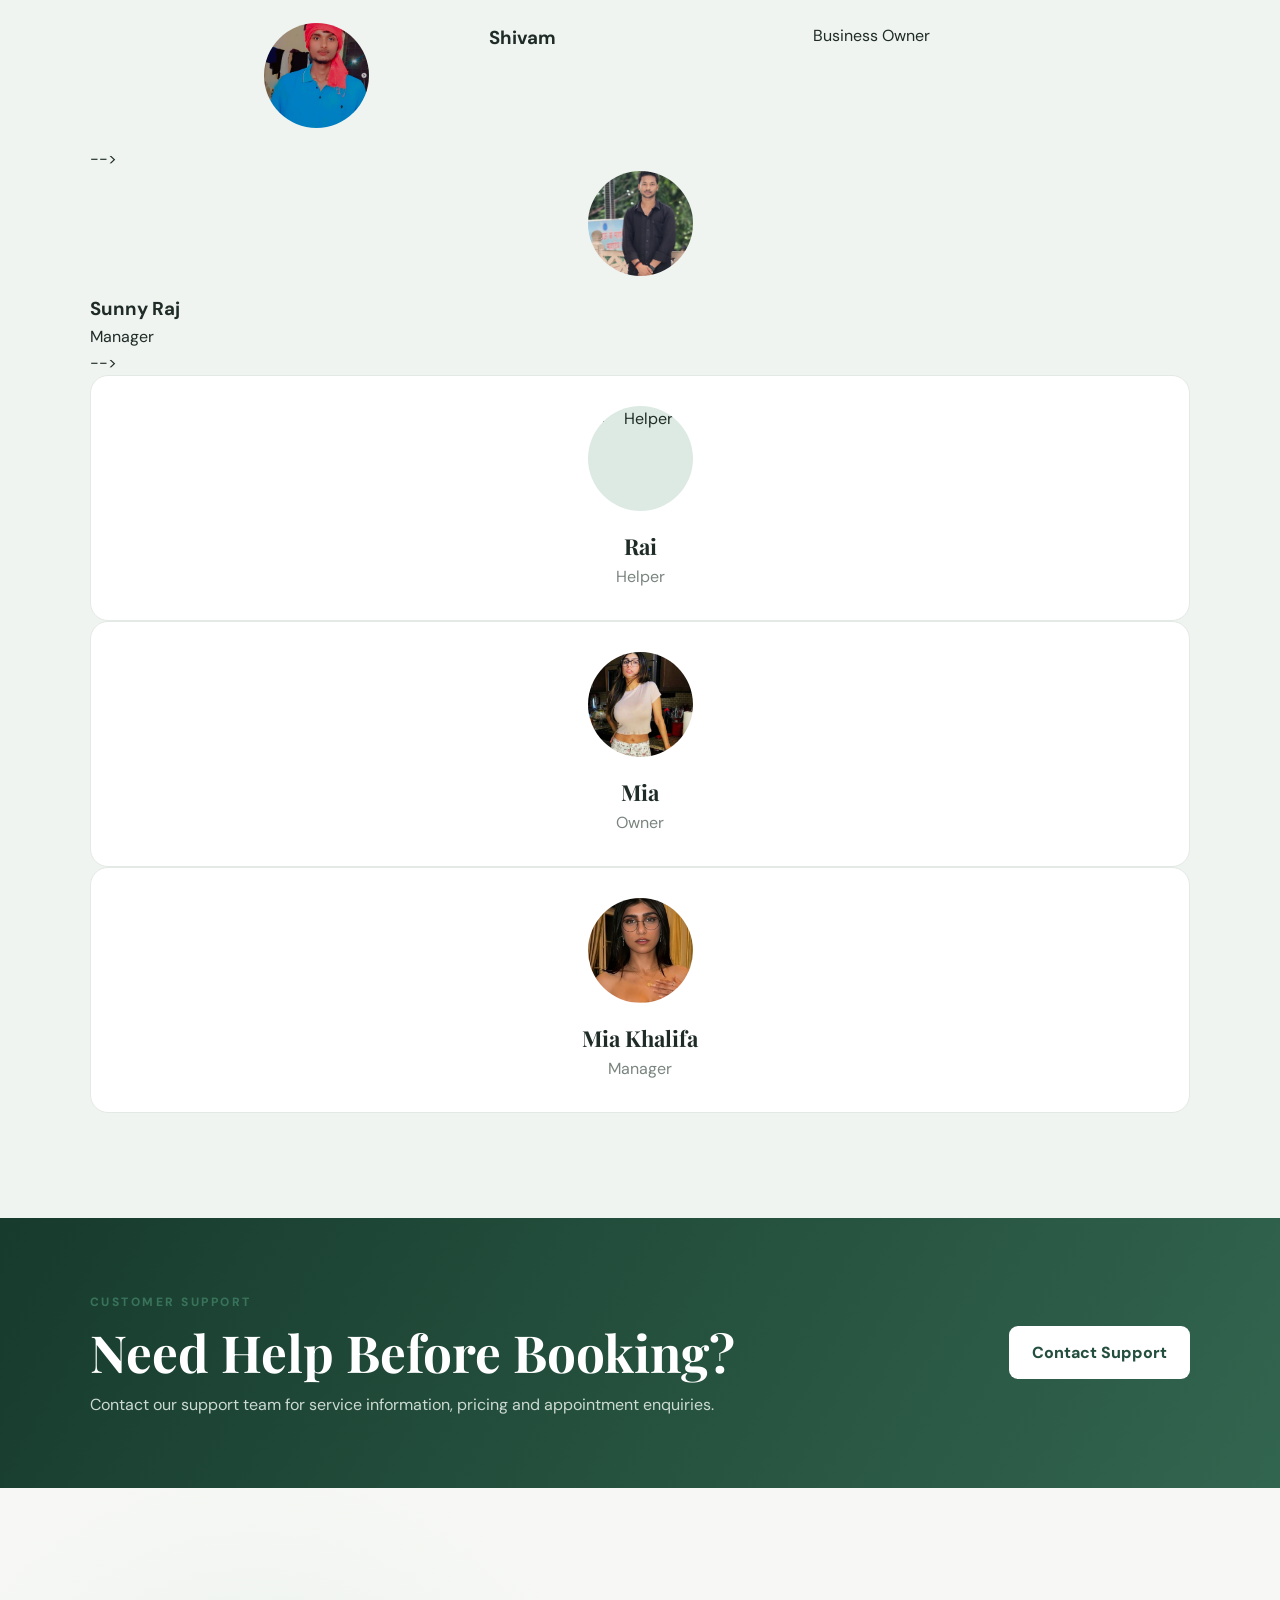
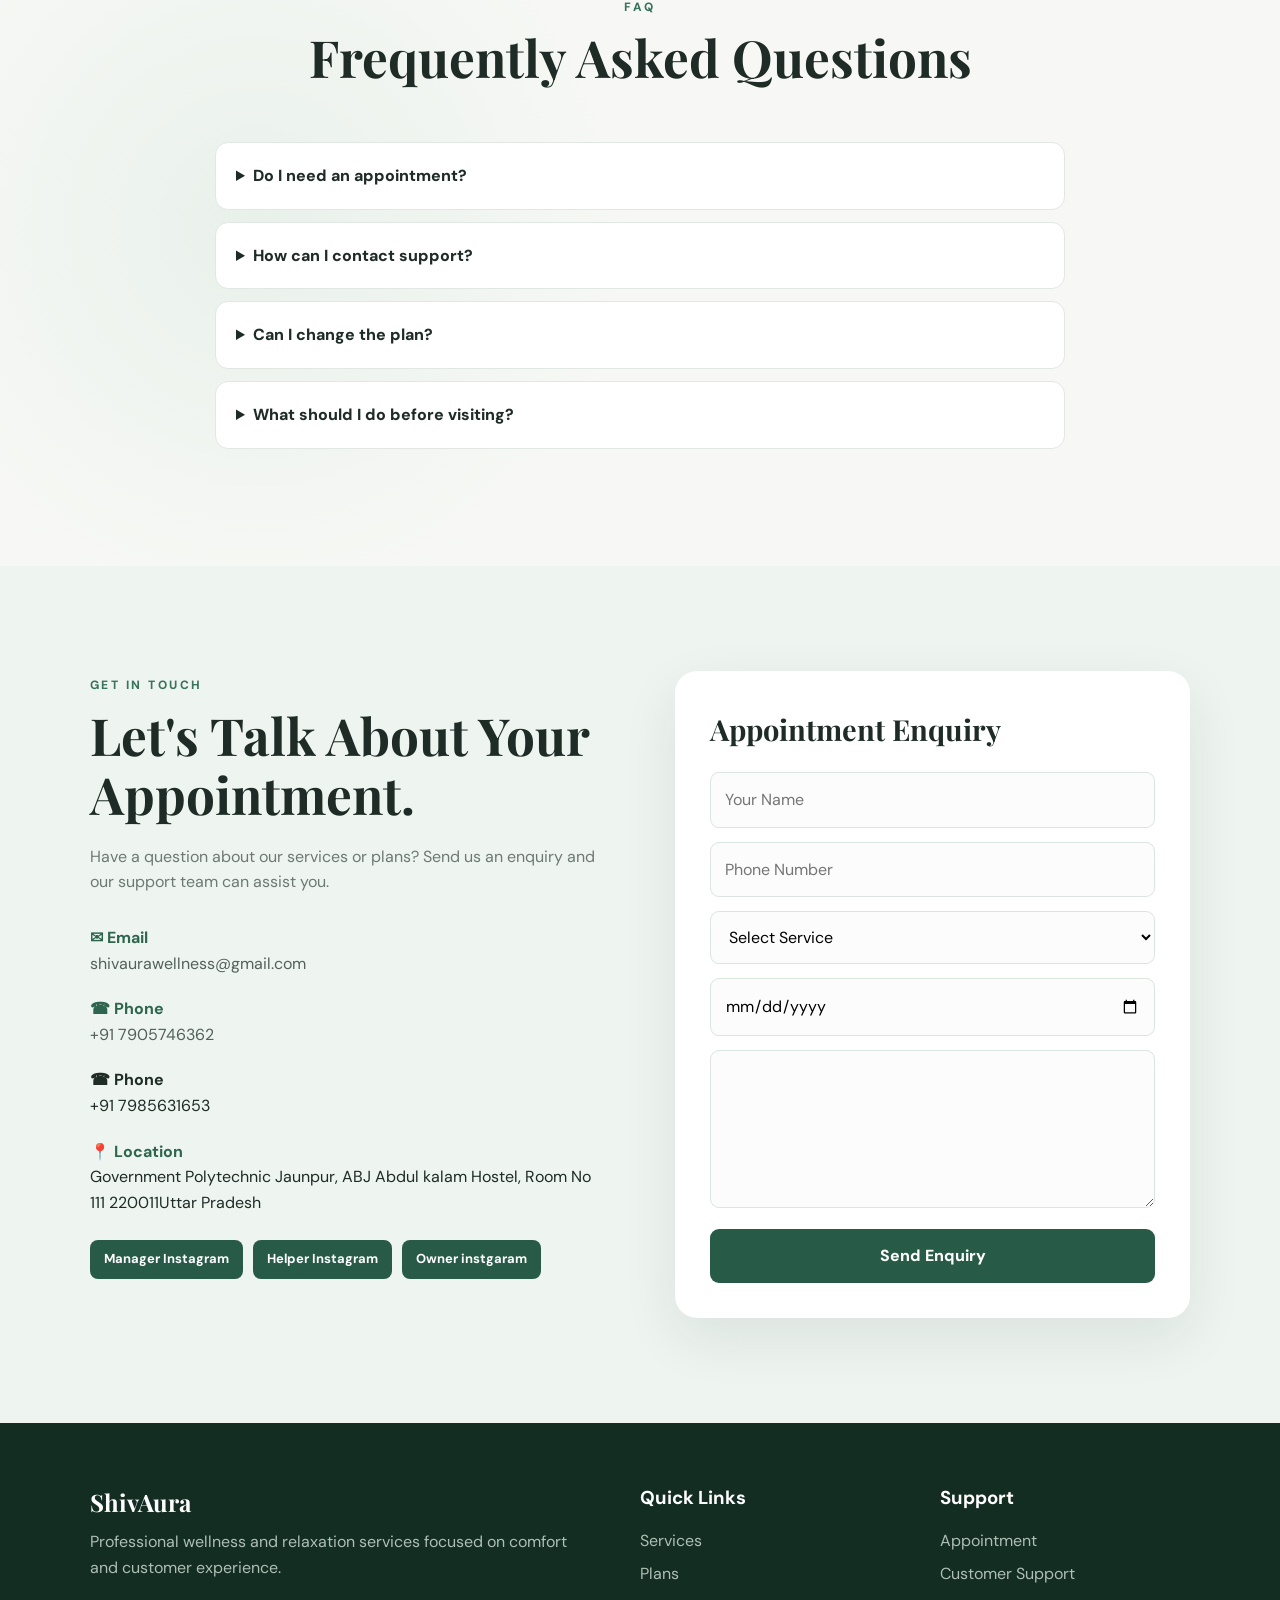
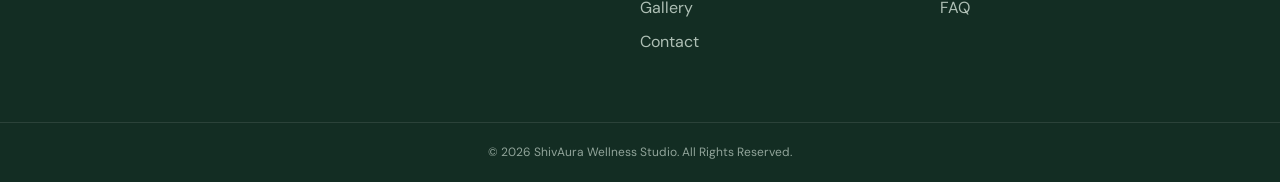
==== commit 5fa61b4b: "Update index.html" ====
--- a/index.html
+++ b/index.html
@@ -162,7 +162,7 @@
 
         <div class="hero-image-wrapper">
 
-            <img src="logo.png" alt="Professional wellness studio">
+            <img src="1.png" alt="Professional wellness studio">
 
             <div class="hero-floating-card">
 
@@ -484,8 +484,8 @@
                 <!-- CHANGE PRICE -->
 
                 <div class="plan-price">
-                    ₹150
-                    <small>/ session</small>
+                    ₹149
+                    <small>/ hour </small>
                 </div>
 
                 <p>
@@ -588,7 +588,7 @@
 
                 <div class="plan-price">
                     ₹799
-                    <small>/ session</small>
+                    <small>/ full day </small>
                 </div>
 
                 <p>
@@ -726,7 +726,7 @@
 
             <div class="video-card">
 
-                <video controls poster="imagesmassage-6.png"  muted >
+                <video controls poster="imagesmassage-11.png"  muted >
 
                     <source src="video1.mp4" type="video/mp4">
 
@@ -833,7 +833,7 @@
 
 
             <!-- OWNER -->
-
+<!-- 
             <div class="team-card">
 
                 <!-- CHANGE OWNER PHOTO -->
@@ -852,12 +852,12 @@
                     Business Owner
                 </p>
 
-            </div>
+            </div> -->
 
 
             <!-- MANAGER -->
 
-            <div class="team-card">
+            <!-- <div class="team-card">
 
                 <!-- CHANGE MANAGER PHOTO -->
 
@@ -875,7 +875,7 @@
                     Manager
                 </p>
 
-            </div>
+            </div> -->
 
 
             <!-- HELPER -->
@@ -902,7 +902,7 @@
 
             <div class="team-card">
                 <div class="team-photo">
-                    <img src="helper3.jpg" alt="Helper No 2">
+                    <img src="helper3.jpg" alt=" Owner">
                 </div>
 
                 <!-- CHANGE HELPER NAME -->
@@ -912,13 +912,13 @@
                 </h3>
 
                 <p>
-                    Helper No 2
+                    Owner
                 </p>
             </div>
 
             <div class="team-card">
                 <div class="team-photo">
-                    <img src="helper4.jpg" alt="Helper No 3">
+                    <img src="helper4.jpg" alt="Manager">
                 </div>
 
                 <!-- CHANGE HELPER NAME -->
@@ -928,7 +928,7 @@
                 </h3>
 
                 <p>
-                    Helper No 3
+                    Manager
                 </p>
             </div>
 
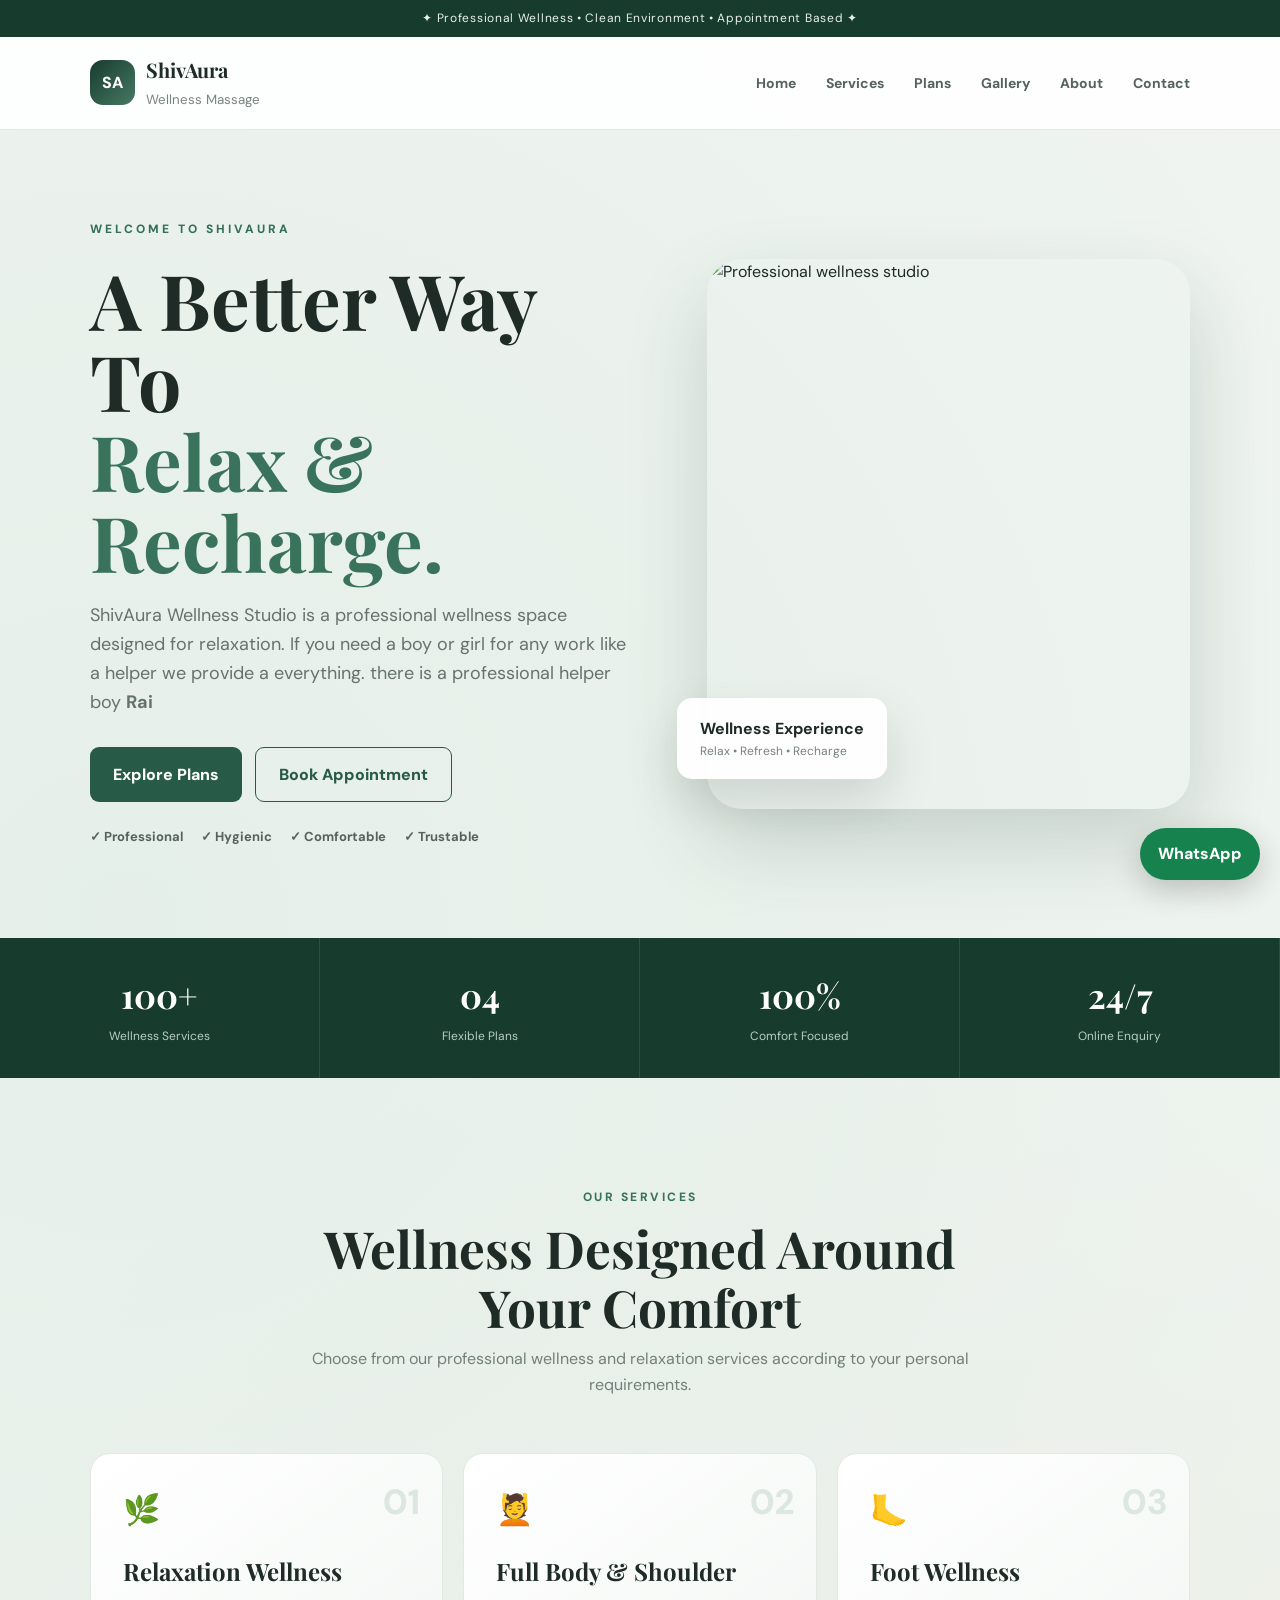
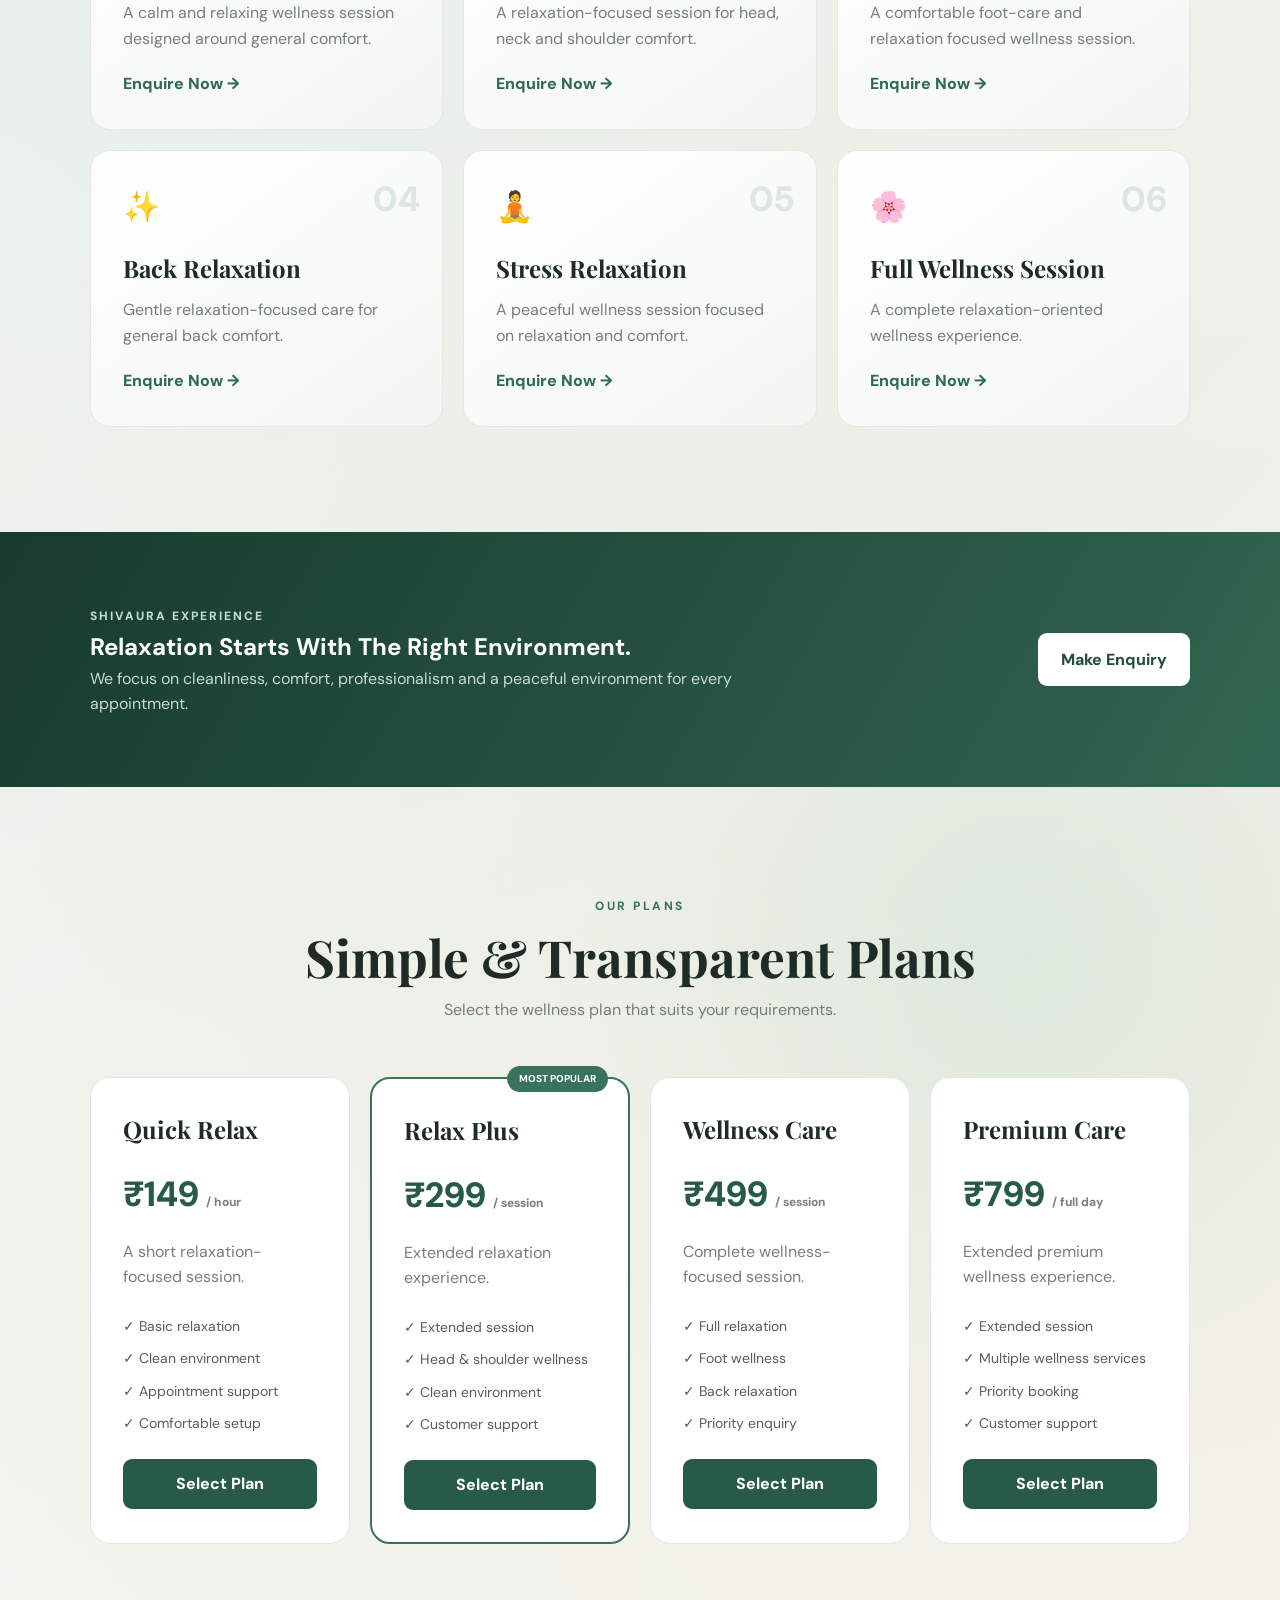
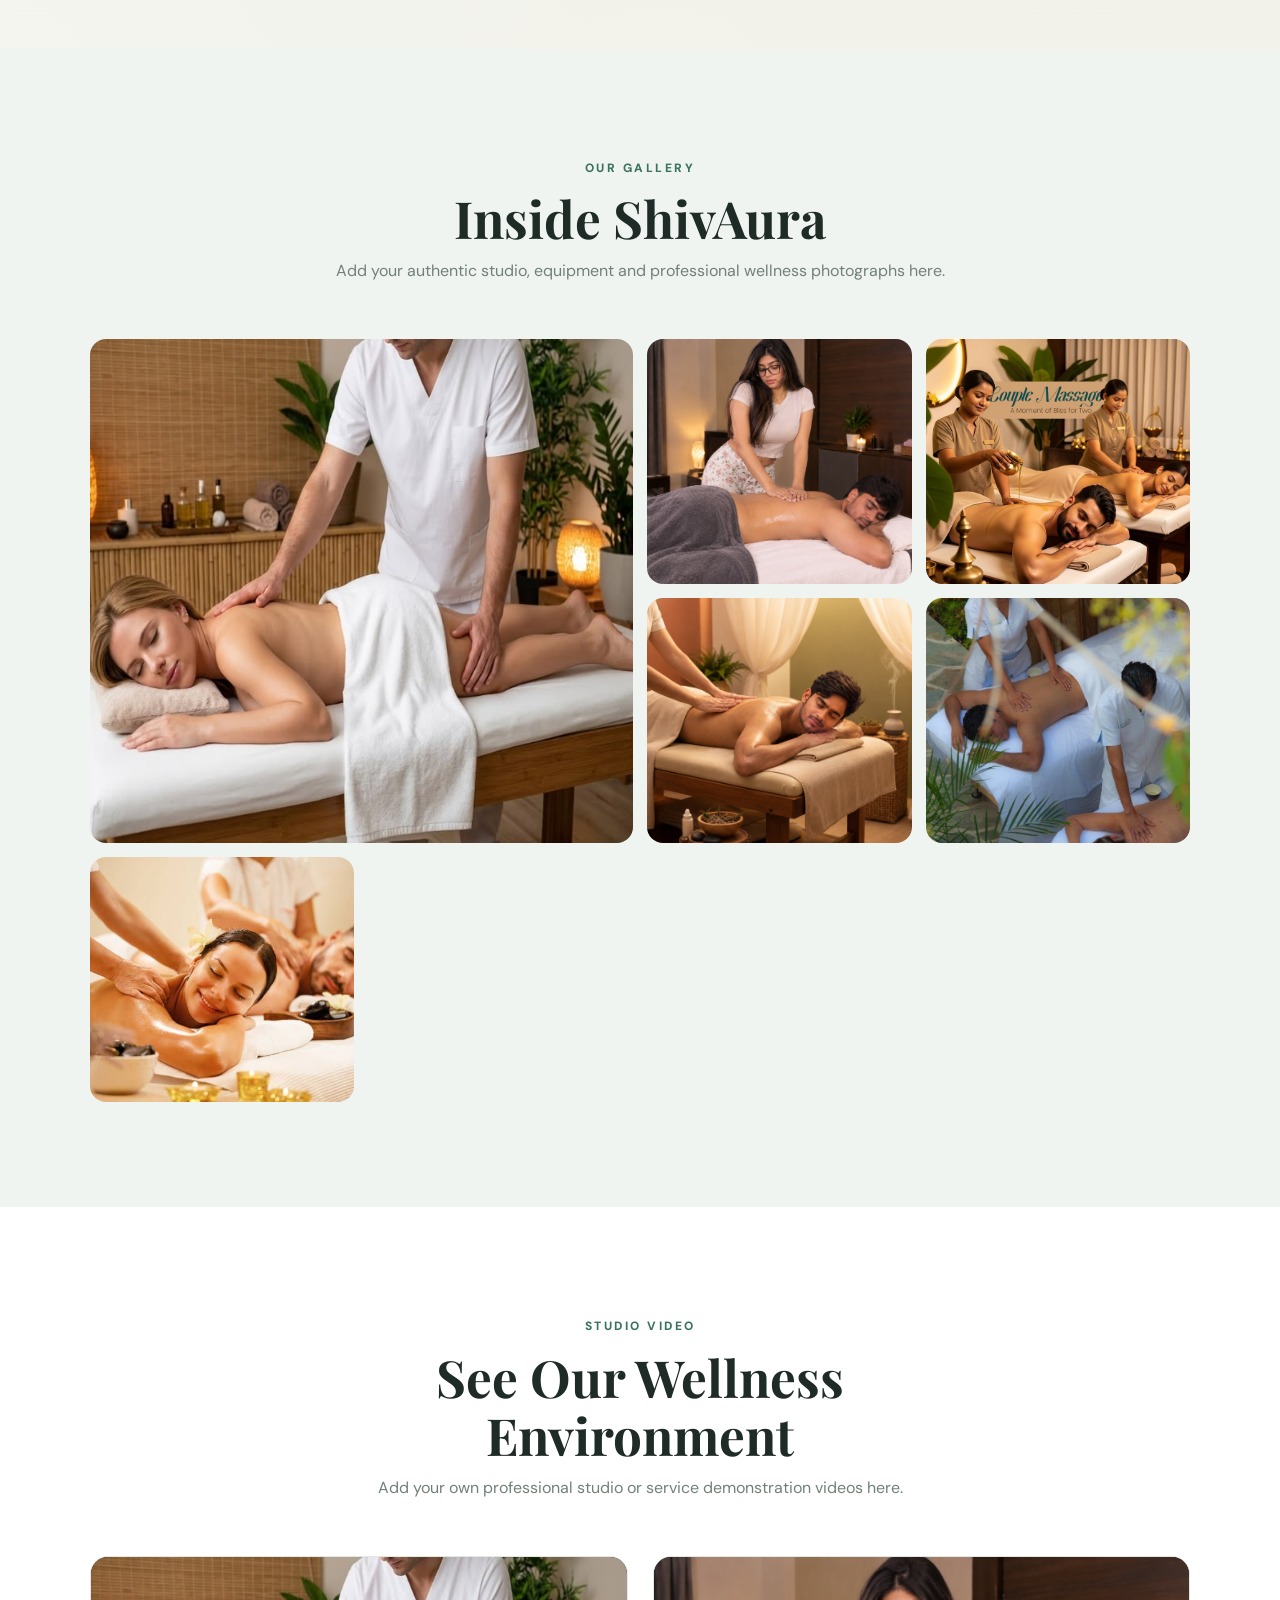
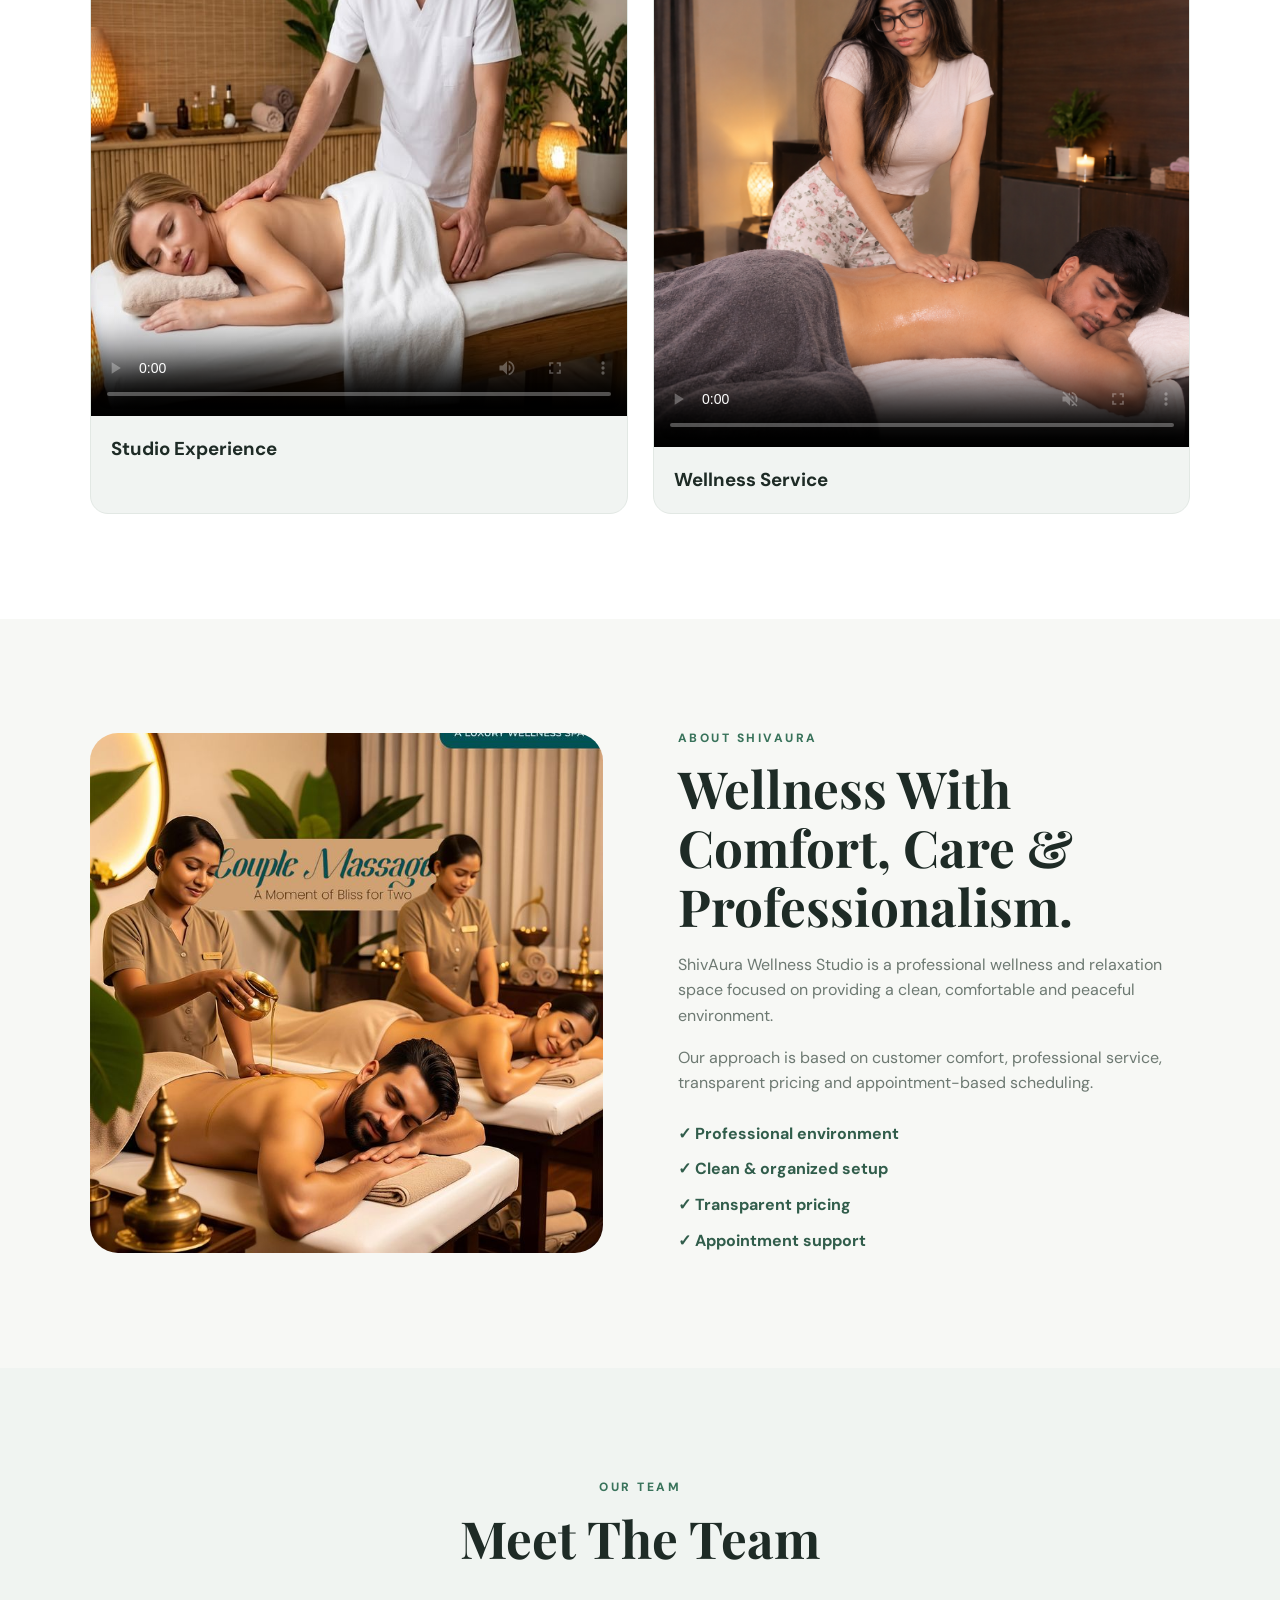
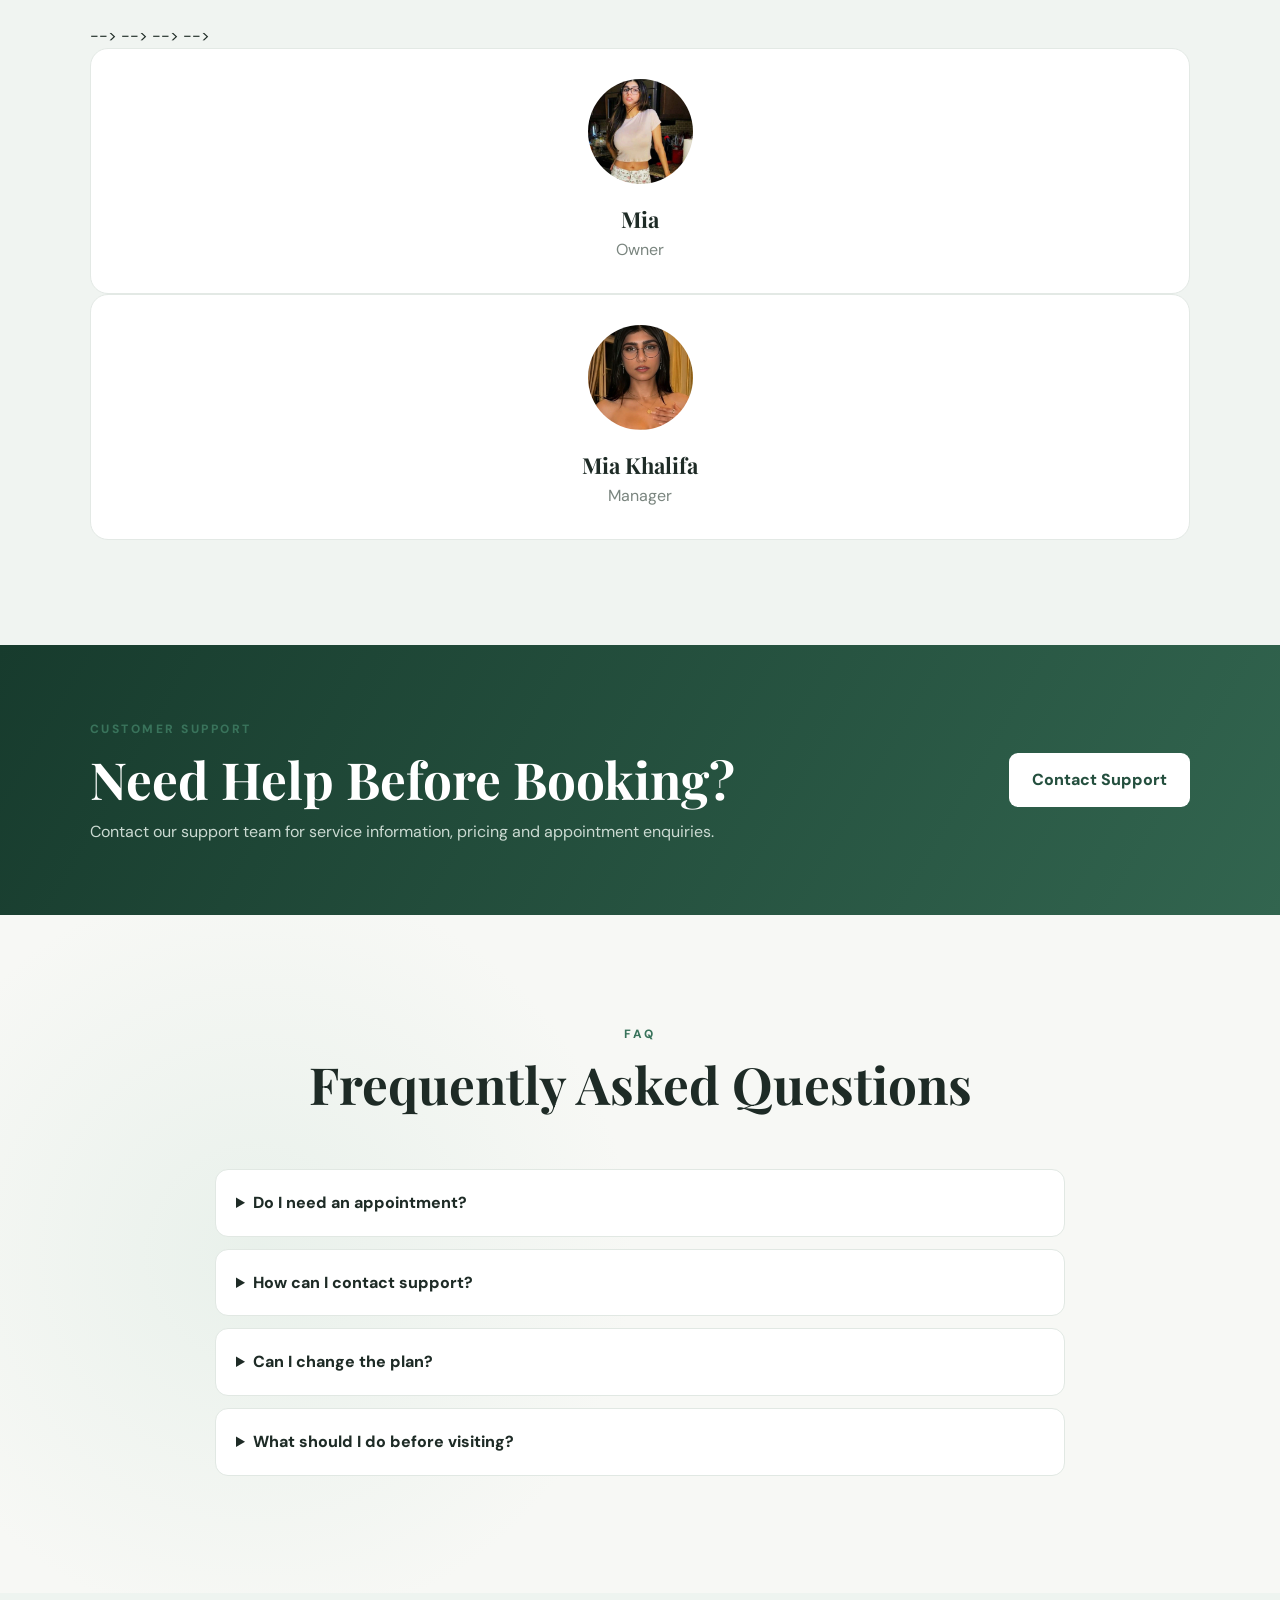
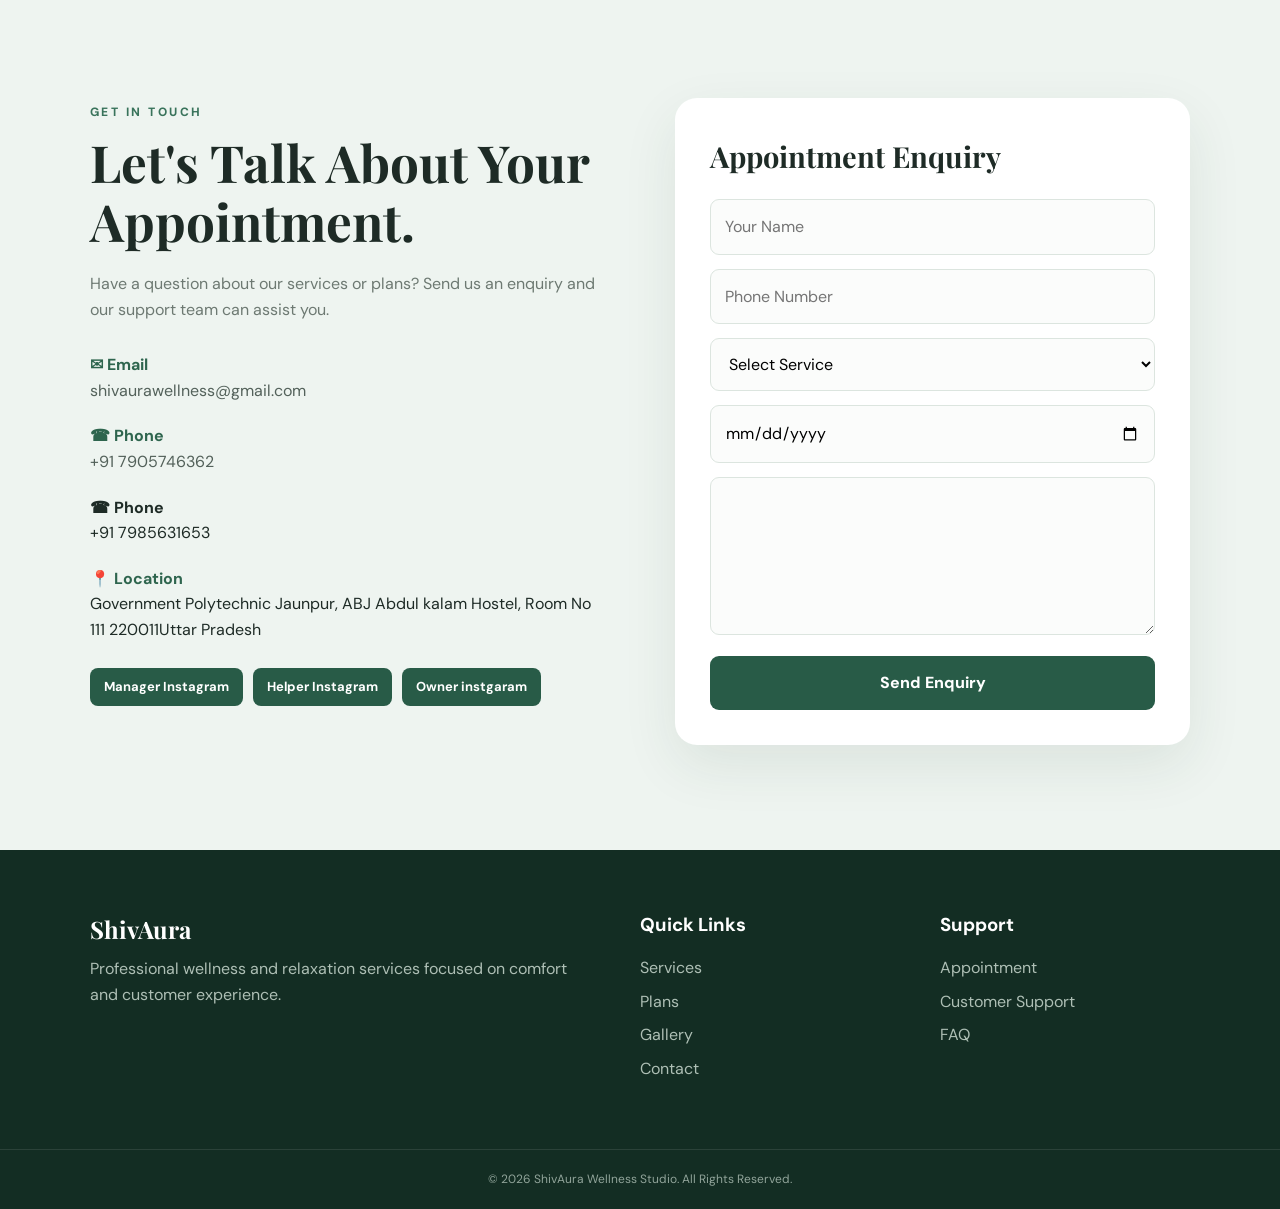
==== commit 6702e664: "Update index.html" ====
--- a/index.html
+++ b/index.html
@@ -5,7 +5,7 @@
     <meta charset="UTF-8">
 
     <!-- ==================================================
-         CHANGE: Website mobile/desktop responsiveness
+         CHANGE: Website mobile/desktop responsiveness 
     =================================================== -->
     <meta name="viewport" content="width=device-width, initial-scale=1.0">
 
@@ -828,8 +828,8 @@
 
         </div>
 
-
-        <div class="team-grid">
+<!-- 
+        <div class="team-grid"> -->
 
 
             <!-- OWNER -->
@@ -837,13 +837,13 @@
             <div class="team-card">
 
                 <!-- CHANGE OWNER PHOTO -->
-
+<!-- 
                 <div class="team-photo">
                     <img src="owner.png" alt="Business Owner">
                 </div>
 
                 <!-- CHANGE OWNER NAME -->
-
+<!-- 
                 <h3>
                     Shivam
                 </h3>
@@ -852,7 +852,7 @@
                     Business Owner
                 </p>
 
-            </div> -->
+            </div> --> --> -->
 
 
             <!-- MANAGER -->
@@ -861,12 +861,12 @@
 
                 <!-- CHANGE MANAGER PHOTO -->
 
-                <div class="team-photo">
+                <!-- <div class="team-photo">
                     <img src="manager.png" alt="Manager">
                 </div>
 
                 <!-- CHANGE MANAGER NAME -->
-
+<!-- 
                 <h3>
                     Sunny  Raj
                 </h3>
@@ -875,30 +875,12 @@
                     Manager
                 </p>
 
-            </div> -->
+            </div> --> --> -->
 
 
             <!-- HELPER -->
 
-            <div class="team-card">
-
-                <!-- CHANGE HELPER PHOTO -->
-
-                <div class="team-photo">
-                    <img src="helper.png" alt="Helper">
-                </div>
-
-                <!-- CHANGE HELPER NAME -->
-
-                <h3>
-                     Rai
-                </h3>
-
-                <p>
-                    Helper
-                </p>
-
-            </div>
+           
 
             <div class="team-card">
                 <div class="team-photo">
@@ -932,6 +914,7 @@
                 </p>
             </div>
 
+               
     </section>
 
 
